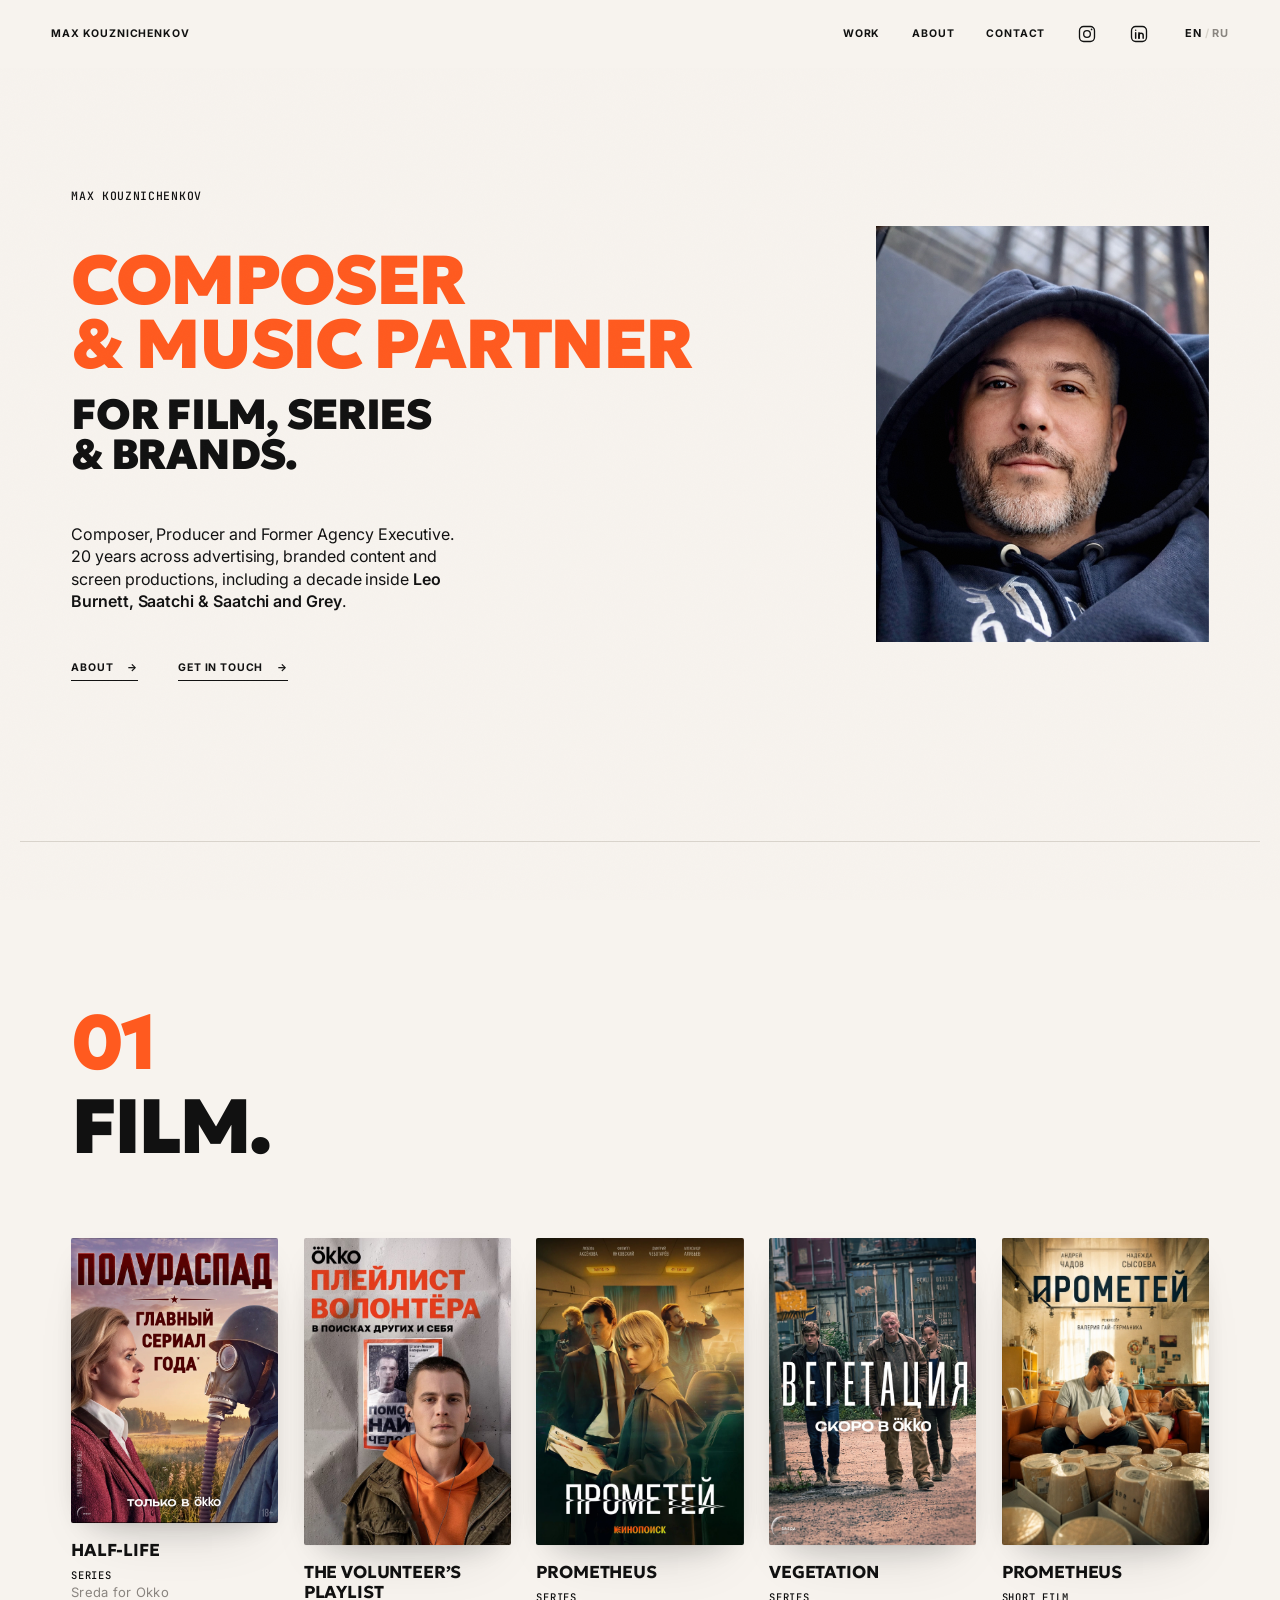
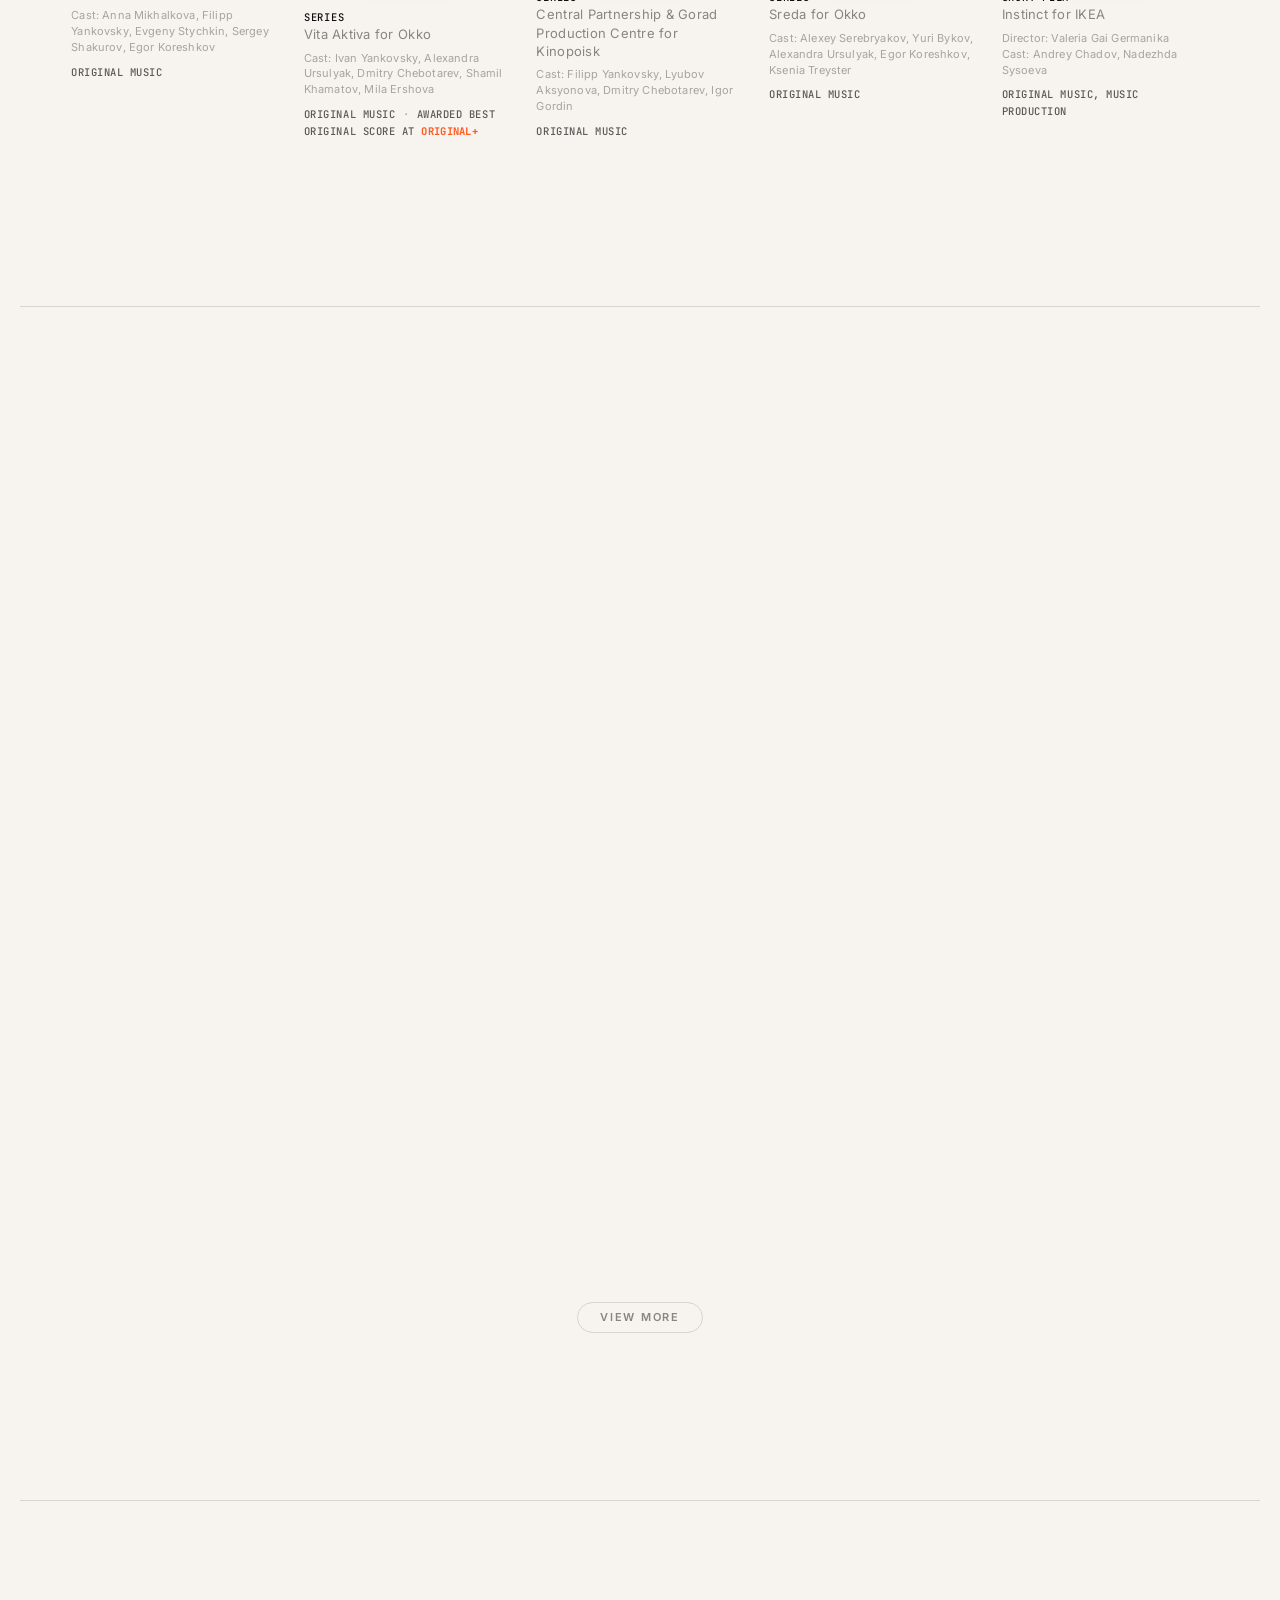
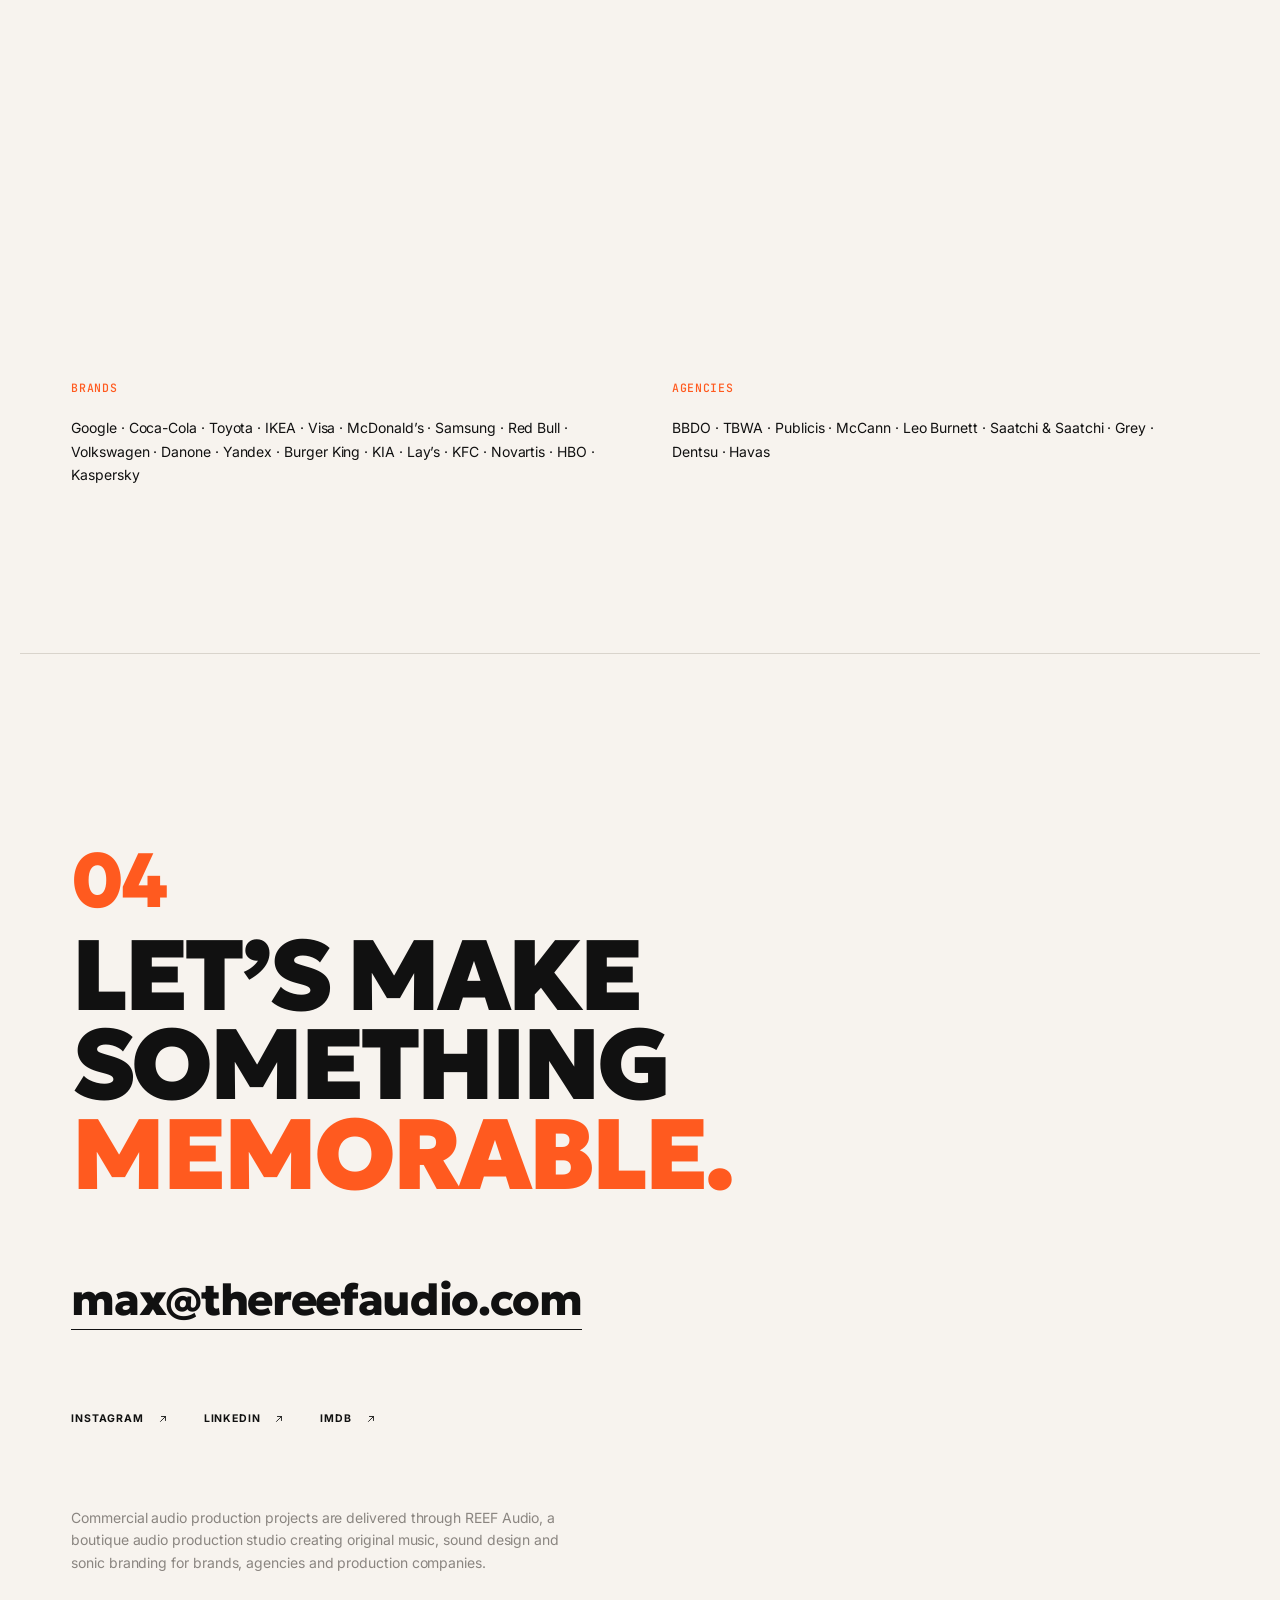
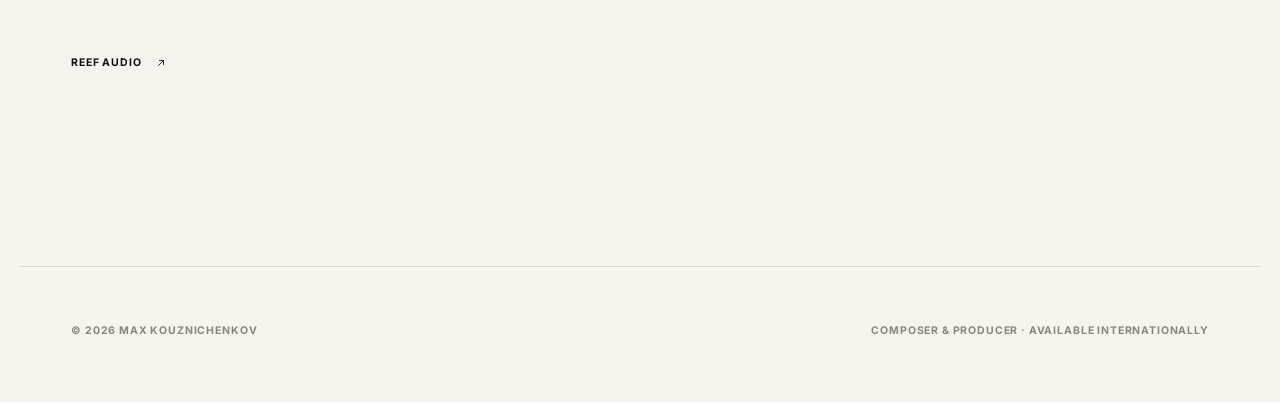
==== index.html @ 39903760 "Replace Poluraspad poster and feature it first in both languages" ====
<!doctype html>
<html lang="en">
  <head>
    <meta charset="utf-8" />
    <meta name="viewport" content="width=device-width, initial-scale=1" />
    <title>Max Kouznichenkov — Composer &amp; Music Partner</title>
    <meta
      name="description"
      content="Composer for film and series. Music partner for brands, agencies and productions. Max Kouznichenkov / Макс Кузниченков. 20 years across advertising and screen productions."
    />
    <meta property="og:title" content="Max Kouznichenkov — Composer &amp; Music Partner" />
    <meta
      property="og:description"
      content="Composer for film and series. Music partner for brands, agencies and productions."
    />
    <link rel="alternate" hreflang="en" href="https://maxkouznichenkov.com/" />
    <link rel="alternate" hreflang="ru" href="https://maxkouznichenkov.com/ru/" />
    <link rel="alternate" hreflang="x-default" href="https://maxkouznichenkov.com/" />
    <meta property="og:locale" content="en_US" />
    <meta property="og:type" content="website" />
    <link rel="canonical" href="https://maxkouznichenkov.com/" />
    <meta property="og:url" content="https://maxkouznichenkov.com/" />
    <meta property="og:site_name" content="Max Kouznichenkov" />
    <meta property="og:image" content="https://maxkouznichenkov.com/images/og-card.jpg" />
    <meta property="og:image:secure_url" content="https://maxkouznichenkov.com/images/og-card.jpg" />
    <meta property="og:image:type" content="image/jpeg" />
    <meta property="og:image:width" content="1200" />
    <meta property="og:image:height" content="630" />
    <meta property="og:image:alt" content="Max Kouznichenkov — Composer &amp; Music Partner" />
    <meta name="twitter:card" content="summary_large_image" />
    <meta name="twitter:title" content="Max Kouznichenkov — Composer &amp; Music Partner" />
    <meta name="twitter:description" content="Composer for film and series. Music partner for brands, agencies and productions." />
    <meta name="twitter:image" content="https://maxkouznichenkov.com/images/og-card.jpg" />
    <meta name="twitter:image:alt" content="Max Kouznichenkov — Composer &amp; Music Partner" />

    <link rel="icon" href="/favicon.ico" sizes="any" />
    <link rel="icon" type="image/png" sizes="32x32" href="/icons/favicon-32.png" />
    <link rel="icon" type="image/png" sizes="192x192" href="/icons/favicon-192.png" />
    <link rel="icon" type="image/png" sizes="512x512" href="/icons/favicon-512.png" />
    <link rel="apple-touch-icon" sizes="180x180" href="/icons/apple-touch-icon.png" />
    <meta name="theme-color" content="#ff5733" />

    <link rel="preconnect" href="https://fonts.googleapis.com" />
    <link rel="preconnect" href="https://fonts.gstatic.com" crossorigin />
    <link
      href="https://fonts.googleapis.com/css2?family=Geologica:wght@500;600;700;800;900&family=Inter:wght@400;500;600;700&family=JetBrains+Mono:wght@500&display=swap"
      rel="stylesheet"
    />
    <link rel="stylesheet" href="/styles.css?v=20261025-poster" />

    <script type="application/ld+json">
    {
      "@context": "https://schema.org",
      "@type": "Person",
      "name": "Max Kouznichenkov",
      "alternateName": ["Maxim Kouznichenkov", "Макс Кузниченков"],
      "url": "https://maxkouznichenkov.com/",
      "image": "https://maxkouznichenkov.com/images/og-card.jpg",
      "jobTitle": "Composer & Music Partner",
      "description": "Composer for film and series. Music partner for brands, agencies and productions. 20 years across advertising and screen productions.",
      "knowsAbout": [
        "Music Composition",
        "Sonic Branding",
        "Sound Design",
        "Advertising Music",
        "Film & TV Scoring",
        "Music Production"
      ],
      "worksFor": {
        "@type": "Organization",
        "name": "REEF Audio",
        "url": "https://www.thereefaudio.com/"
      },
      "sameAs": [
        "https://www.linkedin.com/in/maxkouznichenkov",
        "https://www.imdb.com/name/nm18171581/",
        "https://www.instagram.com/maxkouznichenkov/",
        "https://www.thereefaudio.com/"
      ]
    }
    </script>
    <script src="/motion.js?v=20261009-2" defer></script>
  </head>
  <body>
    <svg width="0" height="0" style="position:absolute" aria-hidden="true" focusable="false">
<path d="M47.26 81.48 C45.18 77.68 38.80 73.98 38.80 73.98 C33.63 73.46 31.64 73.59 31.64 73.59 C32.78 76.11 37.38 79.89 37.38 79.89 C43.89 82.09 47.26 81.48 47.26 81.48 Z" fill="currentColor"/>
<path d="M43.17 74.41 C41.80 70.45 36.33 65.94 36.33 65.94 C31.50 64.65 29.58 64.46 29.58 64.46 C30.27 67.03 34.03 71.36 34.03 71.36 C39.87 74.46 43.17 74.41 43.17 74.41 Z" fill="currentColor"/>
<path d="M41.51 70.55 C40.02 72.14 39.27 75.75 39.27 75.75 C39.85 78.29 40.23 79.21 40.23 79.21 C41.25 78.27 42.32 75.49 42.32 75.49 C42.34 72.06 41.51 70.55 41.51 70.55 Z" fill="currentColor"/>
<path d="M40.10 66.52 C39.35 62.56 34.76 57.52 34.76 57.52 C30.33 55.64 28.54 55.21 28.54 55.21 C28.82 57.76 31.81 62.39 31.81 62.39 C36.94 66.13 40.10 66.52 40.10 66.52 Z" fill="currentColor"/>
<path d="M38.94 62.34 C37.32 63.66 36.14 67.00 36.14 67.00 C36.37 69.49 36.61 70.42 36.61 70.42 C37.71 69.66 39.09 67.16 39.09 67.16 C39.55 63.89 38.94 62.34 38.94 62.34 Z" fill="currentColor"/>
<path d="M38.05 58.06 C37.83 54.19 34.09 48.83 34.09 48.83 C30.10 46.52 28.43 45.89 28.43 45.89 C28.39 48.36 30.65 53.13 30.65 53.13 C35.08 57.31 38.05 58.06 38.05 58.06 Z" fill="currentColor"/>
<path d="M37.41 53.68 C35.70 54.74 34.18 57.79 34.18 57.79 C34.12 60.18 34.24 61.10 34.24 61.10 C35.38 60.51 37.00 58.29 37.00 58.29 C37.81 55.23 37.41 53.68 37.41 53.68 Z" fill="currentColor"/>
<path d="M37.03 49.26 C37.28 45.55 34.34 40.03 34.34 40.03 C30.80 37.38 29.29 36.60 29.29 36.60 C28.95 38.95 30.55 43.75 30.55 43.75 C34.28 48.22 37.03 49.26 37.03 49.26 Z" fill="currentColor"/>
<path d="M36.92 44.81 C35.16 45.62 33.37 48.34 33.37 48.34 C33.05 50.61 33.07 51.50 33.07 51.50 C34.22 51.07 36.02 49.14 36.02 49.14 C37.13 46.33 36.92 44.81 36.92 44.81 Z" fill="currentColor"/>
<path d="M37.06 40.37 C37.74 36.87 35.57 31.30 35.57 31.30 C32.50 28.40 31.15 27.49 31.15 27.49 C30.55 29.68 31.52 34.42 31.52 34.42 C34.55 39.08 37.06 40.37 37.06 40.37 Z" fill="currentColor"/>
<path d="M37.47 35.96 C35.71 36.52 33.70 38.89 33.70 38.89 C33.14 41.02 33.06 41.86 33.06 41.86 C34.21 41.59 36.13 39.97 36.13 39.97 C37.51 37.43 37.47 35.96 37.47 35.96 Z" fill="currentColor"/>
<path d="M38.15 31.62 C39.21 28.38 37.82 22.86 37.82 22.86 C35.25 19.76 34.06 18.75 34.06 18.75 C33.23 20.76 33.57 25.36 33.57 25.36 C35.91 30.12 38.15 31.62 38.15 31.62 Z" fill="currentColor"/>
<path d="M39.09 27.37 C37.34 27.68 35.15 29.68 35.15 29.68 C34.37 31.62 34.19 32.41 34.19 32.41 C35.32 32.30 37.34 31.01 37.34 31.01 C38.95 28.77 39.09 27.37 39.09 27.37 Z" fill="currentColor"/>
<path d="M40.29 23.25 C41.73 20.34 41.13 14.96 41.13 14.96 C39.09 11.71 38.09 10.61 38.09 10.61 C37.03 12.40 36.76 16.78 36.76 16.78 C38.36 21.56 40.29 23.25 40.29 23.25 Z" fill="currentColor"/>
<path d="M41.77 19.29 C40.08 19.33 37.75 20.91 37.75 20.91 C36.75 22.64 36.48 23.37 36.48 23.37 C37.56 23.42 39.65 22.48 39.65 22.48 C41.46 20.59 41.77 19.29 41.77 19.29 Z" fill="currentColor"/>
<path d="M43.52 15.51 C45.31 12.98 45.53 7.86 45.53 7.86 C44.06 4.52 43.28 3.34 43.28 3.34 C42.01 4.87 41.11 8.93 41.11 8.93 C41.93 13.64 43.52 15.51 43.52 15.51 Z" fill="currentColor"/>
<path d="M45.53 11.95 C43.94 11.71 41.51 12.83 41.51 12.83 C40.31 14.30 39.95 14.94 39.95 14.94 C40.96 15.16 43.06 14.62 43.06 14.62 C45.04 13.12 45.53 11.95 45.53 11.95 Z" fill="currentColor"/>
<path d="M47.82 8.63 C49.94 6.58 51.00 1.85 51.00 1.85 C50.18 -1.51 49.64 -2.73 49.64 -2.73 C48.19 -1.53 46.66 2.10 46.66 2.10 C46.64 6.62 47.82 8.63 47.82 8.63 Z" fill="currentColor"/>
<path d="M50.00 6.00 C52.57 4.90 55.12 1.06 55.12 1.06 C55.52 -2.20 55.46 -3.47 55.46 -3.47 C53.76 -2.89 51.18 -0.18 51.18 -0.18 C49.63 3.82 50.00 6.00 50.00 6.00 Z" fill="currentColor"/></g>
<g transform="translate(210 0) scale(-1 1)"><path d="M54.00 89.00 C33.00 71.00 31.00 27.00 50.00 6.00" fill="none" stroke="currentColor" stroke-width="1.7" stroke-linecap="round"/>
<path d="M47.26 81.48 C45.18 77.68 38.80 73.98 38.80 73.98 C33.63 73.46 31.64 73.59 31.64 73.59 C32.78 76.11 37.38 79.89 37.38 79.89 C43.89 82.09 47.26 81.48 47.26 81.48 Z" fill="currentColor"/>
<path d="M43.17 74.41 C41.80 70.45 36.33 65.94 36.33 65.94 C31.50 64.65 29.58 64.46 29.58 64.46 C30.27 67.03 34.03 71.36 34.03 71.36 C39.87 74.46 43.17 74.41 43.17 74.41 Z" fill="currentColor"/>
<path d="M41.51 70.55 C40.02 72.14 39.27 75.75 39.27 75.75 C39.85 78.29 40.23 79.21 40.23 79.21 C41.25 78.27 42.32 75.49 42.32 75.49 C42.34 72.06 41.51 70.55 41.51 70.55 Z" fill="currentColor"/>
<path d="M40.10 66.52 C39.35 62.56 34.76 57.52 34.76 57.52 C30.33 55.64 28.54 55.21 28.54 55.21 C28.82 57.76 31.81 62.39 31.81 62.39 C36.94 66.13 40.10 66.52 40.10 66.52 Z" fill="currentColor"/>
<path d="M38.94 62.34 C37.32 63.66 36.14 67.00 36.14 67.00 C36.37 69.49 36.61 70.42 36.61 70.42 C37.71 69.66 39.09 67.16 39.09 67.16 C39.55 63.89 38.94 62.34 38.94 62.34 Z" fill="currentColor"/>
<path d="M38.05 58.06 C37.83 54.19 34.09 48.83 34.09 48.83 C30.10 46.52 28.43 45.89 28.43 45.89 C28.39 48.36 30.65 53.13 30.65 53.13 C35.08 57.31 38.05 58.06 38.05 58.06 Z" fill="currentColor"/>
<path d="M37.41 53.68 C35.70 54.74 34.18 57.79 34.18 57.79 C34.12 60.18 34.24 61.10 34.24 61.10 C35.38 60.51 37.00 58.29 37.00 58.29 C37.81 55.23 37.41 53.68 37.41 53.68 Z" fill="currentColor"/>
<path d="M37.03 49.26 C37.28 45.55 34.34 40.03 34.34 40.03 C30.80 37.38 29.29 36.60 29.29 36.60 C28.95 38.95 30.55 43.75 30.55 43.75 C34.28 48.22 37.03 49.26 37.03 49.26 Z" fill="currentColor"/>
<path d="M36.92 44.81 C35.16 45.62 33.37 48.34 33.37 48.34 C33.05 50.61 33.07 51.50 33.07 51.50 C34.22 51.07 36.02 49.14 36.02 49.14 C37.13 46.33 36.92 44.81 36.92 44.81 Z" fill="currentColor"/>
<path d="M37.06 40.37 C37.74 36.87 35.57 31.30 35.57 31.30 C32.50 28.40 31.15 27.49 31.15 27.49 C30.55 29.68 31.52 34.42 31.52 34.42 C34.55 39.08 37.06 40.37 37.06 40.37 Z" fill="currentColor"/>
<path d="M37.47 35.96 C35.71 36.52 33.70 38.89 33.70 38.89 C33.14 41.02 33.06 41.86 33.06 41.86 C34.21 41.59 36.13 39.97 36.13 39.97 C37.51 37.43 37.47 35.96 37.47 35.96 Z" fill="currentColor"/>
<path d="M38.15 31.62 C39.21 28.38 37.82 22.86 37.82 22.86 C35.25 19.76 34.06 18.75 34.06 18.75 C33.23 20.76 33.57 25.36 33.57 25.36 C35.91 30.12 38.15 31.62 38.15 31.62 Z" fill="currentColor"/>
<path d="M39.09 27.37 C37.34 27.68 35.15 29.68 35.15 29.68 C34.37 31.62 34.19 32.41 34.19 32.41 C35.32 32.30 37.34 31.01 37.34 31.01 C38.95 28.77 39.09 27.37 39.09 27.37 Z" fill="currentColor"/>
<path d="M40.29 23.25 C41.73 20.34 41.13 14.96 41.13 14.96 C39.09 11.71 38.09 10.61 38.09 10.61 C37.03 12.40 36.76 16.78 36.76 16.78 C38.36 21.56 40.29 23.25 40.29 23.25 Z" fill="currentColor"/>
<path d="M41.77 19.29 C40.08 19.33 37.75 20.91 37.75 20.91 C36.75 22.64 36.48 23.37 36.48 23.37 C37.56 23.42 39.65 22.48 39.65 22.48 C41.46 20.59 41.77 19.29 41.77 19.29 Z" fill="currentColor"/>
<path d="M43.52 15.51 C45.31 12.98 45.53 7.86 45.53 7.86 C44.06 4.52 43.28 3.34 43.28 3.34 C42.01 4.87 41.11 8.93 41.11 8.93 C41.93 13.64 43.52 15.51 43.52 15.51 Z" fill="currentColor"/>
<path d="M45.53 11.95 C43.94 11.71 41.51 12.83 41.51 12.83 C40.31 14.30 39.95 14.94 39.95 14.94 C40.96 15.16 43.06 14.62 43.06 14.62 C45.04 13.12 45.53 11.95 45.53 11.95 Z" fill="currentColor"/>
<path d="M47.82 8.63 C49.94 6.58 51.00 1.85 51.00 1.85 C50.18 -1.51 49.64 -2.73 49.64 -2.73 C48.19 -1.53 46.66 2.10 46.66 2.10 C46.64 6.62 47.82 8.63 47.82 8.63 Z" fill="currentColor"/>
<path d="M50.00 6.00 C52.57 4.90 55.12 1.06 55.12 1.06 C55.52 -2.20 55.46 -3.47 55.46 -3.47 C53.76 -2.89 51.18 -0.18 51.18 -0.18 C49.63 3.82 50.00 6.00 50.00 6.00 Z" fill="currentColor"/></g></symbol>
    </svg>
    <header class="site-header">
      <a href="#" class="wordmark" aria-label="Max Kouznichenkov, home">
        <span>Max&nbsp;Kouznichenkov</span>
      </a>

      <nav aria-label="Primary">
        <a href="#film">Work</a>
        <a href="/about/">About</a>
        <a href="#contact">Contact</a>
        <a
          href="https://www.instagram.com/maxkouznichenkov/"
          target="_blank"
          rel="noopener noreferrer"
          class="social-icon"
          aria-label="Instagram"
        >
          <svg viewBox="0 0 24 24" width="20" height="20" fill="none" stroke="currentColor" stroke-width="1.6" stroke-linecap="round" stroke-linejoin="round" aria-hidden="true">
            <rect x="3" y="3" width="18" height="18" rx="5" ry="5"></rect>
            <circle cx="12" cy="12" r="4"></circle>
            <circle cx="17.5" cy="6.5" r="1" fill="currentColor" stroke="none"></circle>
          </svg>
        </a>
        <a
          href="https://www.linkedin.com/in/maxkouznichenkov"
          target="_blank"
          rel="noopener noreferrer"
          class="social-icon"
          aria-label="LinkedIn"
        >
          <svg viewBox="0 0 24 24" width="20" height="20" fill="none" stroke="currentColor" stroke-width="1.6" stroke-linecap="round" stroke-linejoin="round" aria-hidden="true">
            <rect x="3" y="3" width="18" height="18" rx="5" ry="5"></rect>
            <path d="M8 10.5v6.5" stroke-width="1.8"></path>
            <circle cx="8" cy="7.6" r="0.9" fill="currentColor" stroke="none"></circle>
            <path d="M12 17v-3.5a2.5 2.5 0 0 1 5 0V17" stroke-width="1.8"></path>
            <path d="M12 17v-6.5" stroke-width="1.8"></path>
          </svg>
        </a>
        <a href="/ru/" class="lang-switch" hreflang="ru" aria-label="Перейти на русскую версию"><span class="lang-cur">EN</span><span class="lang-sep">/</span><span class="lang-alt">RU</span></a>
      </nav>
      <a href="#contact" class="header-cta">Contact</a>
      <button
        class="nav-toggle"
        type="button"
        aria-expanded="false"
        aria-controls="mobile-nav"
        aria-label="Open menu"
      >
        <span class="nav-toggle-bars" aria-hidden="true">
          <span></span>
          <span></span>
        </span>
      </button>
    </header>
    <div class="mobile-nav" id="mobile-nav" hidden>
      <nav class="mobile-nav-links" aria-label="Mobile primary">
        <a href="#film">Film</a>
        <a href="#commercial">Commercial</a>
        <a href="#clients">Clients</a>
        <a href="/about/">About</a>
        <a href="#contact">Contact</a>
      </nav>
      <div class="mobile-nav-foot">
        <a href="https://www.instagram.com/maxkouznichenkov/" target="_blank" rel="noopener noreferrer">Instagram</a>
        <a href="https://www.linkedin.com/in/maxkouznichenkov" target="_blank" rel="noopener noreferrer">LinkedIn</a>
        <a href="https://www.imdb.com/name/nm18171581/" target="_blank" rel="noopener noreferrer">IMDb</a>
      </div>
    </div>


    <main>
      <!-- 1. HERO -->
      <section class="hero" aria-labelledby="hero-name">
        <div class="hero-inner">
          <div class="hero-text">
            <p class="eyebrow">Max Kouznichenkov</p>
            <h1 id="hero-name" class="hero-title"><span class="accent"><span class="hero-accent-line">COMPOSER</span><span class="hero-accent-line">&amp;&nbsp;MUSIC PARTNER</span></span><span class="hero-rest"><span class="hero-line">FOR FILM, SERIES</span><span class="hero-line">&amp;&nbsp;BRANDS.</span></span></h1>

            <p class="hero-lede">
              Composer, Producer and Former Agency Executive. 20 years across advertising,
              branded content and screen productions, including a decade inside
              <strong>Leo Burnett, Saatchi &amp; Saatchi and Grey</strong>.
            </p>

            <div class="hero-actions">
              <a class="link-action" href="/about/"><span>About</span><span aria-hidden="true">→</span></a>
              <a class="link-action" href="#contact"><span>Get in touch</span><span aria-hidden="true">→</span></a>
            </div>
          </div>

          <figure class="hero-portrait" aria-hidden="true">
            <img src="images/max-portrait.jpg" alt="" loading="eager" />
          </figure>

        </div>
      </section>

      <hr class="rule" />

      <!-- 01. FILM -->
      <section id="film" class="cinematic reveal" aria-labelledby="cinematic-h">
        <p class="section-num">01</p>
        <h2 id="cinematic-h" class="section-display">FILM.</h2>

        <ul class="cinematic-grid" role="list">
          <li class="cinematic-item">
            <figure>
              <div class="poster poster--poluraspad">
                <img src="images/cinematic/poluraspad-20261025.jpg" alt="Half-Life (Poluraspad) — series poster" loading="lazy" width="1320" height="2603" />
              </div>
              <figcaption>
                <p class="cinematic-title">Half-Life</p>
                <p class="cinematic-meta"><span class="meta-type">Series</span><br />Sreda for Okko</p>
                <p class="cinematic-cast">Cast: Anna Mikhalkova, Filipp Yankovsky, Evgeny Stychkin, Sergey Shakurov, Egor Koreshkov</p>
                <p class="cinematic-credit">Original music</p>
              </figcaption>
            </figure>
          </li>
          <li class="cinematic-item">
            <figure>
              <div class="poster">
                <img src="images/cinematic/volunteer-playlist.jpg" alt="The Volunteer’s Playlist — series poster" loading="lazy" width="600" height="889" />
              </div>
              <figcaption>
                <p class="cinematic-title">The Volunteer’s Playlist</p>
                <p class="cinematic-meta"><span class="meta-type">Series</span><br />Vita Aktiva for Okko</p>
                <p class="cinematic-cast">Cast: Ivan Yankovsky, Alexandra Ursulyak, Dmitry Chebotarev, Shamil Khamatov, Mila Ershova</p>
                <p class="cinematic-credit">Original music <span class="award-sep" aria-hidden="true">&middot;</span> Awarded Best Original Score at <span class="award-fest">ORIGINAL+</span></p>
              </figcaption>
            </figure>
          </li>
          <li class="cinematic-item">
            <figure>
              <div class="poster">
                <img src="images/cinematic/prometheus.jpg" alt="Prometheus — series poster" loading="lazy" width="600" height="889" />
              </div>
              <figcaption>
                <p class="cinematic-title">Prometheus</p>
                <p class="cinematic-meta"><span class="meta-type">Series</span><br />Central Partnership &amp; Gorad Production Centre for Kinopoisk</p>
                <p class="cinematic-cast">Cast: Filipp Yankovsky, Lyubov Aksyonova, Dmitry Chebotarev, Igor Gordin</p>
                <p class="cinematic-credit">Original music</p>
              </figcaption>
            </figure>
          </li>
          <li class="cinematic-item">
            <figure>
              <div class="poster">
                <img src="images/cinematic/vegetation.jpg" alt="Vegetation — series poster" loading="lazy" width="600" height="889" />
              </div>
              <figcaption>
                <p class="cinematic-title">Vegetation</p>
                <p class="cinematic-meta"><span class="meta-type">Series</span><br />Sreda for Okko</p>
                <p class="cinematic-cast">Cast: Alexey Serebryakov, Yuri Bykov, Alexandra Ursulyak, Egor Koreshkov, Ksenia Treyster</p>
                <p class="cinematic-credit">Original music</p>
              </figcaption>
            </figure>
          </li>
          <li class="cinematic-item">
            <figure>
              <div class="poster">
                <img src="images/cinematic/prometheus-short.jpg" alt="Prometheus — short film poster" loading="lazy" width="600" height="889" />
              </div>
              <figcaption>
                <p class="cinematic-title">Prometheus</p>
                <p class="cinematic-meta"><span class="meta-type">Short film</span><br />Instinct for IKEA</p>
                <p class="cinematic-cast">Director: Valeria Gai Germanika<br />Cast: Andrey Chadov, Nadezhda Sysoeva</p>
                <p class="cinematic-credit">Original music, music production</p>
              </figcaption>
            </figure>
          </li>
        </ul>
      </section>

      <hr class="rule" />

      <!-- 02. COMMERCIAL -->
      <section id="commercial" class="cinematic commercial reveal" aria-labelledby="commercial-h">
        <p class="section-num">02</p>
        <h2 id="commercial-h" class="section-display">COMMERCIAL.</h2>

        <ul class="reel-grid" id="reel-grid" role="list">
          <li class="reel-item">
            <button class="reel-open" type="button" data-vimeo="849692144" data-label="California Realtors — Dear California Dream" aria-label="Play California Realtors — Dear California Dream">
              <span class="reel-frame">
                <img src="images/commercial/ca-realtors.jpg" alt="California Realtors — Dear California Dream — commercial still" loading="lazy" width="1280" height="720" />
                <span class="reel-play" aria-hidden="true">
                  <svg viewBox="0 0 24 24" width="22" height="22" aria-hidden="true"><path d="M8 5.5v13l11-6.5z" fill="currentColor"/></svg>
                </span>
              </span>
              <span class="reel-caption">
                <span class="reel-brand">California Realtors</span><span class="reel-campaign">Dear California Dream</span>
              </span>
            </button>
          </li>
          <li class="reel-item">
            <button class="reel-open" type="button" data-vimeo="969668366" data-label="Haval H3 — A Brighter Life" aria-label="Play Haval H3 — A Brighter Life">
              <span class="reel-frame">
                <img src="images/commercial/haval-h3.jpg" alt="Haval H3 — A Brighter Life — commercial still" loading="lazy" width="1280" height="720" />
                <span class="reel-play" aria-hidden="true">
                  <svg viewBox="0 0 24 24" width="22" height="22" aria-hidden="true"><path d="M8 5.5v13l11-6.5z" fill="currentColor"/></svg>
                </span>
              </span>
              <span class="reel-caption">
                <span class="reel-brand">Haval H3</span><span class="reel-campaign">A Brighter Life</span>
              </span>
            </button>
          </li>
          <li class="reel-item">
            <button class="reel-open" type="button" data-vimeo="468648611" data-label="Adrenaline Gold — Baroque Bang" aria-label="Play Adrenaline Gold — Baroque Bang">
              <span class="reel-frame">
                <img src="images/commercial/adrenaline-gold.jpg" alt="Adrenaline Gold — Baroque Bang — commercial still" loading="lazy" width="1280" height="720" />
                <span class="reel-play" aria-hidden="true">
                  <svg viewBox="0 0 24 24" width="22" height="22" aria-hidden="true"><path d="M8 5.5v13l11-6.5z" fill="currentColor"/></svg>
                </span>
              </span>
              <span class="reel-caption">
                <span class="reel-brand">Adrenaline Gold</span><span class="reel-campaign">Baroque Bang</span>
              </span>
            </button>
          </li>
          <li class="reel-item">
            <button class="reel-open" type="button" data-vimeo="1053336088" data-label="KIA — Follow Your Way" aria-label="Play KIA — Follow Your Way">
              <span class="reel-frame">
                <img src="images/commercial/kia-k5.jpg" alt="KIA — Follow Your Way — commercial still" loading="lazy" width="1280" height="720" />
                <span class="reel-play" aria-hidden="true">
                  <svg viewBox="0 0 24 24" width="22" height="22" aria-hidden="true"><path d="M8 5.5v13l11-6.5z" fill="currentColor"/></svg>
                </span>
              </span>
              <span class="reel-caption">
                <span class="reel-brand">KIA</span><span class="reel-campaign">Follow Your Way</span>
              </span>
            </button>
          </li>
          <li class="reel-item">
            <button class="reel-open" type="button" data-vimeo="373855292" data-label="Danone — If" aria-label="Play Danone — If">
              <span class="reel-frame">
                <img src="images/commercial/danone-if.jpg" alt="Danone — If — commercial still" loading="lazy" width="1280" height="720" />
                <span class="reel-play" aria-hidden="true">
                  <svg viewBox="0 0 24 24" width="22" height="22" aria-hidden="true"><path d="M8 5.5v13l11-6.5z" fill="currentColor"/></svg>
                </span>
              </span>
              <span class="reel-caption">
                <span class="reel-brand">Danone</span><span class="reel-campaign">If</span>
              </span>
            </button>
          </li>
          <li class="reel-item">
            <button class="reel-open" type="button" data-vimeo="264404893" data-label="Asian Games — Colors" aria-label="Play Asian Games — Colors">
              <span class="reel-frame">
                <img src="images/commercial/asian-games.jpg" alt="Asian Games — Colors — commercial still" loading="lazy" width="1280" height="720" />
                <span class="reel-play" aria-hidden="true">
                  <svg viewBox="0 0 24 24" width="22" height="22" aria-hidden="true"><path d="M8 5.5v13l11-6.5z" fill="currentColor"/></svg>
                </span>
              </span>
              <span class="reel-caption">
                <span class="reel-brand">Asian Games</span><span class="reel-campaign">Colors</span>
              </span>
            </button>
          </li>
                  <li class="reel-item is-more" hidden>
            <button class="reel-open" type="button" data-vimeo="882659457" data-label="YANGO Maps — A Perfect Way" aria-label="Play YANGO Maps — A Perfect Way">
              <span class="reel-frame">
                <img src="images/commercial/yango-maps.jpg" alt="YANGO Maps — A Perfect Way — commercial still" loading="lazy" width="1280" height="720" />
                <span class="reel-play" aria-hidden="true">
                  <svg viewBox="0 0 24 24" width="22" height="22" aria-hidden="true"><path d="M8 5.5v13l11-6.5z" fill="currentColor"/></svg>
                </span>
              </span>
              <span class="reel-caption">
                <span class="reel-brand">YANGO Maps</span><span class="reel-campaign">A Perfect Way</span>
              </span>
            </button>
          </li>
          <li class="reel-item is-more" hidden>
            <button class="reel-open" type="button" data-vimeo="568883704" data-label="Academy Sports — Further" aria-label="Play Academy Sports — Further">
              <span class="reel-frame">
                <img src="images/commercial/academy-sports.jpg" alt="Academy Sports — Further — commercial still" loading="lazy" width="1280" height="720" />
                <span class="reel-play" aria-hidden="true">
                  <svg viewBox="0 0 24 24" width="22" height="22" aria-hidden="true"><path d="M8 5.5v13l11-6.5z" fill="currentColor"/></svg>
                </span>
              </span>
              <span class="reel-caption">
                <span class="reel-brand">Academy Sports</span><span class="reel-campaign">Further</span>
              </span>
            </button>
          </li>
          <li class="reel-item is-more" hidden>
            <button class="reel-open" type="button" data-vimeo="554243009" data-label="Whole Foods — Food For Our Future" aria-label="Play Whole Foods — Food For Our Future">
              <span class="reel-frame">
                <img src="images/commercial/whole-foods.jpg" alt="Whole Foods — Food For Our Future — commercial still" loading="lazy" width="1280" height="720" />
                <span class="reel-play" aria-hidden="true">
                  <svg viewBox="0 0 24 24" width="22" height="22" aria-hidden="true"><path d="M8 5.5v13l11-6.5z" fill="currentColor"/></svg>
                </span>
              </span>
              <span class="reel-caption">
                <span class="reel-brand">Whole Foods</span><span class="reel-campaign">Food For Our Future</span>
              </span>
            </button>
          </li>
          <li class="reel-item is-more" hidden>
            <button class="reel-open" type="button" data-vimeo="367822805" data-label="IKEA — Play And Study" aria-label="Play IKEA — Play And Study">
              <span class="reel-frame">
                <img src="images/commercial/ikea.jpg" alt="IKEA — Play And Study — commercial still" loading="lazy" width="1280" height="720" />
                <span class="reel-play" aria-hidden="true">
                  <svg viewBox="0 0 24 24" width="22" height="22" aria-hidden="true"><path d="M8 5.5v13l11-6.5z" fill="currentColor"/></svg>
                </span>
              </span>
              <span class="reel-caption">
                <span class="reel-brand">IKEA</span><span class="reel-campaign">Play And Study</span>
              </span>
            </button>
          </li>
          <li class="reel-item is-more" hidden>
            <button class="reel-open" type="button" data-vimeo="215650034" data-label="Toyota — The Boxer" aria-label="Play Toyota — The Boxer">
              <span class="reel-frame">
                <img src="images/commercial/toyota.jpg" alt="Toyota — The Boxer — commercial still" loading="lazy" width="1280" height="720" />
                <span class="reel-play" aria-hidden="true">
                  <svg viewBox="0 0 24 24" width="22" height="22" aria-hidden="true"><path d="M8 5.5v13l11-6.5z" fill="currentColor"/></svg>
                </span>
              </span>
              <span class="reel-caption">
                <span class="reel-brand">Toyota</span><span class="reel-campaign">The Boxer</span>
              </span>
            </button>
          </li>
          <li class="reel-item is-more" hidden>
            <button class="reel-open" type="button" data-vimeo="394209969" data-label="St. Regis — Wonder" aria-label="Play St. Regis — Wonder">
              <span class="reel-frame">
                <img src="images/commercial/st-regis.jpg" alt="St. Regis — Wonder — commercial still" loading="lazy" width="1280" height="720" />
                <span class="reel-play" aria-hidden="true">
                  <svg viewBox="0 0 24 24" width="22" height="22" aria-hidden="true"><path d="M8 5.5v13l11-6.5z" fill="currentColor"/></svg>
                </span>
              </span>
              <span class="reel-caption">
                <span class="reel-brand">St. Regis</span><span class="reel-campaign">Wonder</span>
              </span>
            </button>
          </li>
</ul>
        <div class="reel-more-wrap">
          <button class="reel-more" type="button" aria-controls="reel-grid">View more</button>
        </div>
      </section>

      <hr class="rule" />

      <!-- 03. CLIENTS -->
      <section id="clients" class="clients reveal" aria-labelledby="clients-h">
        <p class="section-num">03</p>
        <h2 id="clients-h" class="section-display">TRUSTED<br />BY.</h2>

        <div class="clients-grid">
          <div>
            <p class="micro-label">Brands</p>
            <p class="client-list">
              <span class="cli">Google&nbsp;&middot;</span> <span class="cli">Coca-Cola&nbsp;&middot;</span> <span class="cli">Toyota&nbsp;&middot;</span> <span class="cli">IKEA&nbsp;&middot;</span> <span class="cli">Visa&nbsp;&middot;</span> <span class="cli">McDonald&rsquo;s&nbsp;&middot;</span> <span class="cli">Samsung&nbsp;&middot;</span> <span class="cli">Red&nbsp;Bull&nbsp;&middot;</span> <span class="cli">Volkswagen&nbsp;&middot;</span> <span class="cli">Danone&nbsp;&middot;</span> <span class="cli">Yandex&nbsp;&middot;</span> <span class="cli">Burger&nbsp;King&nbsp;&middot;</span> <span class="cli">KIA&nbsp;&middot;</span> <span class="cli">Lay&rsquo;s&nbsp;&middot;</span> <span class="cli">KFC&nbsp;&middot;</span> <span class="cli">Novartis&nbsp;&middot;</span> <span class="cli">HBO&nbsp;&middot;</span> <span class="cli">Kaspersky</span>
            </p>
          </div>
          <div>
            <p class="micro-label">Agencies</p>
            <p class="client-list">
              <span class="cli">BBDO&nbsp;&middot;</span> <span class="cli">TBWA&nbsp;&middot;</span> <span class="cli">Publicis&nbsp;&middot;</span> <span class="cli">McCann&nbsp;&middot;</span> <span class="cli">Leo&nbsp;Burnett&nbsp;&middot;</span> <span class="cli">Saatchi&nbsp;&amp;&nbsp;Saatchi&nbsp;&middot;</span> <span class="cli">Grey&nbsp;&middot;</span> <span class="cli">Dentsu&nbsp;&middot;</span> <span class="cli">Havas</span>
            </p>
          </div>
        </div>
      </section>

      <hr class="rule" />

      <!-- 04. CONTACT -->
      <section id="contact" class="contact reveal" aria-labelledby="contact-h">
        <p class="section-num">04</p>
        <h2 id="contact-h" class="contact-headline">
          LET&rsquo;S MAKE<br />SOMETHING<br /><span class="accent">MEMORABLE.</span>
        </h2>

        <p class="contact-email">
          <a href="mailto:max@thereefaudio.com">max@thereefaudio.com</a>
        </p>

        <ul class="contact-links">
          <li><a href="https://instagram.com/maxkouznichenkov" target="_blank" rel="noopener">Instagram<svg class="link-arrow" viewBox="0 0 16 16" width="14" height="14" fill="none" stroke="currentColor" stroke-width="1.4" stroke-linecap="round" stroke-linejoin="round" aria-hidden="true"><path d="M4 12L12 4"/><path d="M5.5 4H12v6.5"/></svg></a></li>
          <li><a href="https://www.linkedin.com/in/maxkouznichenkov" target="_blank" rel="noopener">LinkedIn<svg class="link-arrow" viewBox="0 0 16 16" width="14" height="14" fill="none" stroke="currentColor" stroke-width="1.4" stroke-linecap="round" stroke-linejoin="round" aria-hidden="true"><path d="M4 12L12 4"/><path d="M5.5 4H12v6.5"/></svg></a></li>
          <li><a href="https://www.imdb.com/name/nm18171581/" target="_blank" rel="noopener">IMDb<svg class="link-arrow" viewBox="0 0 16 16" width="14" height="14" fill="none" stroke="currentColor" stroke-width="1.4" stroke-linecap="round" stroke-linejoin="round" aria-hidden="true"><path d="M4 12L12 4"/><path d="M5.5 4H12v6.5"/></svg></a></li>
        </ul>

        <p class="contact-note">
          Commercial audio production projects are delivered through
          REEF Audio, a boutique audio production studio creating original
          music, sound design and sonic branding for brands, agencies and
          production companies.
        </p>

        <ul class="contact-links">
          <li><a href="https://www.thereefaudio.com" target="_blank" rel="noopener">REEF Audio<svg class="link-arrow" viewBox="0 0 16 16" width="14" height="14" fill="none" stroke="currentColor" stroke-width="1.4" stroke-linecap="round" stroke-linejoin="round" aria-hidden="true"><path d="M4 12L12 4"/><path d="M5.5 4H12v6.5"/></svg></a></li>
        </ul>
      </section>
    </main>

    <footer class="site-footer">
      <p>&copy; <span id="year"></span> Max Kouznichenkov</p>
      <p class="footer-meta">Composer &amp; Producer · Available internationally</p>
    </footer>

    <div class="lightbox" id="lightbox" role="dialog" aria-modal="true" aria-label="Video player" hidden>
      <button class="lightbox-close" type="button" aria-label="Close video">
        <svg viewBox="0 0 24 24" width="22" height="22" fill="none" stroke="currentColor" stroke-width="1.6" stroke-linecap="round" aria-hidden="true"><path d="M6 6l12 12M18 6L6 18"/></svg>
      </button>
      <div class="lightbox-stage">
        <div class="lightbox-frame" id="lightbox-frame"></div>
        <p class="lightbox-meta">
          <span id="lightbox-label"></span>
        </p>
      </div>
    </div>

    <script>
      document.getElementById('year').textContent = new Date().getFullYear();

      // Reveal-on-scroll animation
      /* mobile menu */
      (function () {
        var toggle = document.querySelector('.nav-toggle');
        var panel = document.getElementById('mobile-nav');
        if (!toggle || !panel) return;

        function open() {
          panel.hidden = false;
          document.body.classList.add('no-scroll');
          toggle.setAttribute('aria-expanded', 'true');
          toggle.setAttribute('aria-label', 'Close menu');
          requestAnimationFrame(function () { panel.classList.add('is-open'); });
        }

        function close() {
          panel.classList.remove('is-open');
          document.body.classList.remove('no-scroll');
          toggle.setAttribute('aria-expanded', 'false');
          toggle.setAttribute('aria-label', 'Open menu');
          window.setTimeout(function () {
            if (!panel.classList.contains('is-open')) panel.hidden = true;
          }, 300);
        }

        toggle.addEventListener('click', function () {
          if (toggle.getAttribute('aria-expanded') === 'true') close();
          else open();
        });

        panel.querySelectorAll('a').forEach(function (a) {
          a.addEventListener('click', close);
        });

        var mark = document.querySelector('.wordmark');
        if (mark) {
          mark.addEventListener('click', function () {
            if (toggle.getAttribute('aria-expanded') === 'true') close();
          });
        }

        document.addEventListener('keydown', function (e) {
          if (e.key === 'Escape' && toggle.getAttribute('aria-expanded') === 'true') {
            close();
            toggle.focus();
          }
        });

        window.addEventListener('resize', function () {
          if (window.innerWidth > 720 && toggle.getAttribute('aria-expanded') === 'true') close();
        });
      })();

      /* состояние прокрутки для шапки (мобильный CTA) */
      (function () {
        var t = false;
        function sync() {
          document.documentElement.classList.toggle('is-scrolled', window.scrollY > 120);
          t = false;
        }
        window.addEventListener('scroll', function () {
          if (!t) { t = true; window.requestAnimationFrame(sync); }
        }, { passive: true });
        sync();
      })();


      // Commercial reels: progressive reveal
      (function () {
        var btn = document.querySelector('.reel-more');
        var grid = document.getElementById('reel-grid');
        if (!btn || !grid) return;
        var STEP = 6;

        function hiddenItems() {
          return Array.prototype.slice.call(grid.querySelectorAll('.reel-item[hidden]'));
        }

        function sync() {
          var left = hiddenItems().length;
          var wrap = btn.closest('.reel-more-wrap');
          if (!left) {
            if (wrap && wrap.parentNode) wrap.parentNode.removeChild(wrap);
            return;
          }
        }

        btn.addEventListener('click', function () {
          var batch = hiddenItems().slice(0, STEP);
          batch.forEach(function (li, i) {
            li.hidden = false;
          });
          sync();
        });

        sync();
      })();

      // Commercial reel lightbox
      (function () {
        var box = document.getElementById('lightbox');
        if (!box) return;
        var frame = document.getElementById('lightbox-frame');
        var label = document.getElementById('lightbox-label');
        var closeBtn = box.querySelector('.lightbox-close');
        var lastFocus = null;

        function open(id, text) {
          lastFocus = document.activeElement;
          label.textContent = text || '';
          frame.innerHTML =
            '<iframe src="https://player.vimeo.com/video/' + id +
            '?autoplay=1&title=0&byline=0&portrait=0&dnt=1" allow="autoplay; fullscreen; picture-in-picture" allowfullscreen title="' +
            (text || 'Video') + '"></iframe>';
          box.hidden = false;
          document.body.classList.add('no-scroll');
          requestAnimationFrame(function () { box.classList.add('is-open'); });
          closeBtn.focus();
        }

        function close() {
          box.classList.remove('is-open');
          document.body.classList.remove('no-scroll');
          window.setTimeout(function () {
            box.hidden = true;
            frame.innerHTML = '';
          }, 220);
          if (lastFocus && lastFocus.focus) lastFocus.focus();
        }

        document.querySelectorAll('.reel-open').forEach(function (btn) {
          btn.addEventListener('click', function () {
            open(btn.getAttribute('data-vimeo'), btn.getAttribute('data-label'));
          });
        });

        closeBtn.addEventListener('click', close);
        box.addEventListener('click', function (e) {
          if (e.target === box || e.target.classList.contains('lightbox-stage')) close();
        });
        document.addEventListener('keydown', function (e) {
          if (e.key === 'Escape' && !box.hidden) close();
        });
      })();

      // Subtle hero portrait parallax
      (function () {
        var img = document.querySelector('.hero-portrait img');
        if (!img) return;
        var reduce = window.matchMedia('(prefers-reduced-motion: reduce)').matches;
        if (reduce) return;
        var ticking = false;
        window.addEventListener('scroll', function () {
          if (!ticking) {
            window.requestAnimationFrame(function () {
              var y = Math.min(window.scrollY, 600);
              img.style.transform = 'translate3d(0,' + (y * 0.04) + 'px,0)';
              ticking = false;
            });
            ticking = true;
          }
        }, { passive: true });
      })();

    </script>
  </body>
</html>
---- styles.css ----
/* ============================================================
   Max Kouznichenkov — Advertising Composer & Producer
   Editorial / executive tone. Geologica display + Inter body
   Neue body. Brand orange #ff5733 used as a single accent.
   ============================================================ */

:root {
  /* Palette — orange editorial grotesk */
  --ink: #111111;
  --ink-soft: #2a2a2a;
  --ink-mute: #8a8580;
  --paper: #f7f3ee;
  --paper-alt: #efeae3;
  --rule: #d9d4cc;
  --accent: #ff5a1f;
  --accent-hover: #e64a10;

  /* Fonts — Geologica display (латиница + кириллица в одной системе) + Inter body */
  --font-display: 'Geologica', 'Helvetica Neue', Arial, sans-serif;
  --font-body: 'Inter', 'Helvetica Neue', 'Helvetica', Arial, sans-serif;

  /* Layout */
  --max: 1240px;
  --gutter: clamp(20px, 4vw, 56px);

  /* Type scale per brief */
  --text-xs: 11px;
  --text-sm: 12px;
  --text-base: 16px;
  --text-md: 17px;
  --text-lg: 19px;
  --text-statement: clamp(23px, 3.5vw, 42px);
  --text-hero: clamp(42px, 8.6vw, 122px);
  --text-section: clamp(33px, 6vw, 84px);
  --text-contact: clamp(42px, 7.8vw, 104px);
  --text-mega: clamp(48px, 8.6vw, 116px);
}

* {
  box-sizing: border-box;
}

html,
body {
  margin: 0;
  padding: 0;
}

body {
  background: var(--paper);
  color: var(--ink);
  font-family: var(--font-body);
  font-size: var(--text-base);
  line-height: 1.55;
  letter-spacing: -0.005em;
  -webkit-font-smoothing: antialiased;
  -moz-osx-font-smoothing: grayscale;
  text-rendering: optimizeLegibility;
}

::selection {
  background: var(--accent);
  color: #ffffff;
}

a {
  color: inherit;
  text-decoration: none;
}

p {
  margin: 0;
}

.sr-only {
  position: absolute;
  width: 1px;
  height: 1px;
  padding: 0;
  margin: -1px;
  overflow: hidden;
  clip: rect(0, 0, 0, 0);
  white-space: nowrap;
  border: 0;
}

/* ---------- header ---------- */
.site-header {
  position: sticky;
  top: 0;
  z-index: 40;
  display: flex;
  align-items: center;
  justify-content: space-between;
  padding: 22px var(--gutter);
  background: color-mix(in oklab, var(--paper) 92%, transparent);
  backdrop-filter: blur(10px);
  -webkit-backdrop-filter: blur(10px);
}

.wordmark {
  display: inline-flex;
  align-items: center;
  gap: 12px;
  font-family: var(--font-body);
  font-weight: 700;
  font-size: var(--text-xs);
  letter-spacing: 0.08em;
  text-transform: uppercase;
  color: var(--ink);
}

.site-header nav {
  display: flex;
  gap: 32px;
  font-family: var(--font-body);
  font-weight: 700;
  font-size: var(--text-xs);
  letter-spacing: 0.08em;
  text-transform: uppercase;
  color: var(--ink);
}

/* Header nav: animated underline reveal */
.site-header nav a {
  position: relative;
  padding: 4px 0;
  transition: color 0.3s ease;
}

.site-header nav a::after {
  content: '';
  position: absolute;
  left: 0;
  right: 0;
  bottom: 0;
  height: 1px;
  background: var(--accent);
  transform: scaleX(0);
  transform-origin: left center;
  transition: transform 0.35s cubic-bezier(0.2, 0.8, 0.2, 1);
}

.site-header nav a:hover {
  color: var(--accent);
}

.site-header nav a:hover::after {
  transform: scaleX(1);
}

/* Social icons in header */
.site-header nav a.social-icon {
  display: inline-flex;
  align-items: center;
  justify-content: center;
  padding: 0;
  color: var(--ink);
  transition: color 0.3s ease, transform 0.3s ease;
}

.site-header nav a.social-icon::after {
  display: none;
}

.site-header nav a.social-icon:hover {
  color: var(--accent);
  transform: translateY(-1px);
}

.site-header nav a.social-icon svg {
  display: block;
}

/* ---------- hero ---------- */
.hero {
  max-width: var(--max);
  margin: 0 auto;
  padding: clamp(72px, 10vw, 120px) var(--gutter) clamp(96px, 13vw, 160px);
}

.hero-inner {
  display: grid;
  grid-template-columns: minmax(0, 1fr) clamp(260px, 26vw, 340px);
  gap: clamp(40px, 6vw, 96px);
  align-items: start;
}

.hero-text {
  min-width: 0;
}

.hero-portrait {
  margin: clamp(24px, 3vw, 48px) 0 0;
  width: 100%;
  aspect-ratio: 4 / 5;
  overflow: hidden;
  background: #efece5;
  position: relative;
}

.hero-portrait img {
  width: 100%;
  height: 100%;
  object-fit: cover;
  object-position: center 30%;
  display: block;
  will-change: transform;
  transition: transform 0.6s cubic-bezier(0.2, 0.8, 0.2, 1);
}

.hero-portrait:hover img {
  transform: scale(1.02);
}

.eyebrow {
  font-family: var(--font-body);
  font-weight: 700;
  font-size: var(--text-xs);
  letter-spacing: 0.08em;
  text-transform: uppercase;
  color: var(--ink);
  margin-bottom: clamp(24px, 3.5vw, 48px);
}

.hero-title {
  font-family: var(--font-display);
  font-weight: 900;
  font-size: var(--text-hero);
  line-height: 0.9;
  letter-spacing: -0.04em;
  margin: 0 0 clamp(28px, 4vw, 48px);
  color: var(--ink);
  text-transform: uppercase;
  overflow-wrap: break-word;
  word-break: normal;
}

.hero-title .accent {
  color: var(--accent);
}

/* Black continuation: sized to match section headings visually,
   constrained by the narrower hero text column so two lines fit. */
.hero-title .hero-rest {
  display: block;
  font-size: clamp(28px, 3.6vw, 50px);
  line-height: 0.95;
  letter-spacing: -0.03em;
  margin-top: clamp(8px, 1.2vw, 18px);
}

.hero-title .hero-line {
  display: block;
  white-space: normal;
  overflow-wrap: break-word;
}

.hero-lede {
  font-family: var(--font-body);
  font-weight: 400;
  font-size: var(--text-lg);
  line-height: 1.5;
  color: var(--ink);
  max-width: 38ch;
  margin: 0 0 clamp(28px, 4vw, 48px);
}

.hero-lede strong {
  font-weight: 600;
  color: var(--ink);
}

.hero-actions {
  display: flex;
  flex-wrap: wrap;
  gap: 28px 40px;
}

.link-action {
  display: inline-flex;
  align-items: center;
  gap: 14px;
  font-family: var(--font-body);
  font-weight: 700;
  font-size: var(--text-xs);
  letter-spacing: 0.08em;
  text-transform: uppercase;
  color: var(--ink);
  border-bottom: 1px solid var(--ink);
  padding-bottom: 4px;
  transition: color 0.3s ease, border-color 0.3s ease, gap 0.3s ease;
}

.link-action:hover {
  color: var(--accent);
  border-bottom-color: var(--accent);
  gap: 20px;
}

/* ---------- rule between sections ---------- */
.rule {
  border: 0;
  height: 1px;
  background: var(--rule);
  max-width: var(--max);
  margin: 0 auto;
}

/* ---------- shared section spacing (+more air) ---------- */
.about,
.why-early,
.work,
.clients,
.cinematic,
.recognition,
.services,
.contact {
  max-width: var(--max);
  margin: 0 auto;
  padding: clamp(96px, 13vw, 168px) var(--gutter);
}

/* ---------- cinematic ---------- */
.cinematic .section-display {
  max-width: none;
  margin-bottom: clamp(48px, 6vw, 88px);
}

.cinematic-grid {
  list-style: none;
  padding: 0;
  margin: 0;
  display: grid;
  grid-template-columns: repeat(5, 1fr);
  gap: clamp(18px, 2vw, 32px);
}

.cinematic-item {
  margin: 0;
}

.cinematic-item figure {
  margin: 0;
  display: flex;
  flex-direction: column;
  gap: clamp(14px, 1.4vw, 22px);
}

.poster {
  position: relative;
  aspect-ratio: 27 / 40;
  overflow: hidden;
  background: var(--paper-alt);
  border-radius: 2px;
  box-shadow:
    0 1px 0 rgba(0, 0, 0, 0.02),
    0 12px 32px -18px rgba(17, 17, 17, 0.28),
    0 30px 60px -30px rgba(17, 17, 17, 0.18);
  transform: translateZ(0);
  transition: transform 0.5s cubic-bezier(0.2, 0.8, 0.2, 1),
    box-shadow 0.5s cubic-bezier(0.2, 0.8, 0.2, 1);
}

.poster img {
  width: 100%;
  height: 100%;
  object-fit: cover;
  display: block;
  transition: transform 0.6s cubic-bezier(0.2, 0.8, 0.2, 1);
}

.cinematic-item:hover .poster {
  transform: translateY(-4px);
  box-shadow:
    0 1px 0 rgba(0, 0, 0, 0.02),
    0 18px 40px -18px rgba(17, 17, 17, 0.36),
    0 40px 80px -30px rgba(17, 17, 17, 0.24);
}

.cinematic-item:hover .poster img {
  transform: scale(1.03);
}

.cinematic-title {
  font-family: var(--font-display);
  font-weight: 700;
  font-size: clamp(16px, 1.35vw, 20px);
  letter-spacing: -0.01em;
  color: var(--ink);
  margin: 0;
  text-transform: uppercase;
  line-height: 1.15;
}

.cinematic-meta {
  font-family: var(--font-body);
  font-size: 13px;
  line-height: 1.4;
  color: var(--ink-mute);
  margin: 4px 0 0;
  letter-spacing: 0.02em;
}

/* состав: мельче подписи и светлее, чтобы не спорить с названием */
.cinematic-cast {
  font-family: var(--font-body);
  font-size: 11.5px;
  line-height: 1.5;
  color: var(--ink-mute);
  opacity: 0.72;
  margin: 7px 0 0;
  letter-spacing: 0.015em;
}

/* моя роль в проекте — тише состава, но тоном ближе к основному тексту */
.cinematic-credit {
  font-family: var(--font-body);
  font-size: 11.5px;
  line-height: 1.5;
  letter-spacing: 0.015em;
  color: rgba(17, 17, 17, 0.62);
  margin: 6px 0 0;
}

/* Награда — внутри строки роли: акцент только на названии премии */
.award-fest {
  font-weight: 700;
  color: var(--accent);
  letter-spacing: 0.03em;
}

.award-sep {
  color: rgba(17, 17, 17, 0.34);
  padding: 0 1px;
}


/* Large editorial section number — own line, accent color */
.section-num {
  font-family: var(--font-display);
  font-weight: 900;
  font-size: var(--text-section);
  line-height: 0.9;
  letter-spacing: -0.04em;
  color: var(--accent);
  margin: 0 0 clamp(8px, 1.2vw, 20px);
  display: block;
}

/* Section display heading — black per brief */
.section-display {
  font-family: var(--font-display);
  font-weight: 900;
  font-size: var(--text-section);
  line-height: 0.9;
  letter-spacing: -0.04em;
  color: var(--ink);
  margin: 0 0 clamp(56px, 7vw, 96px);
  text-transform: uppercase;
  max-width: 12ch;
}

/* ---------- about / prose ---------- */
.prose {
  max-width: 62ch;
  margin: 0;
}

.prose p {
  font-family: var(--font-body);
  font-size: var(--text-md);
  line-height: 1.55;
  color: var(--ink);
  margin-bottom: 1.4em;
  font-weight: 400;
  max-width: 680px;
}

.prose p:last-child {
  margin-bottom: 0;
}

.prose .prose-close {
  font-weight: 500;
}

/* ---------- inline link ---------- */
.inline-link {
  color: inherit;
  text-decoration: underline;
  text-decoration-thickness: 1px;
  text-underline-offset: 3px;
  text-decoration-color: var(--ink-mute);
  transition: color 0.2s ease, text-decoration-color 0.2s ease;
}

.inline-link:hover {
  color: var(--accent);
  text-decoration-color: var(--accent);
}

.inline-link strong {
  font-weight: 600;
  color: inherit;
}

/* ---------- HOW I CONTRIBUTE — editorial list with orange numbers ---------- */
.service-list {
  list-style: none;
  margin: 0;
  padding: 0;
  border-top: 1px solid var(--rule);
}

.service-list li {
  display: grid;
  grid-template-columns: clamp(60px, 7vw, 84px) minmax(0, 1fr) minmax(0, 1.3fr);
  gap: clamp(20px, 3vw, 48px);
  padding: clamp(32px, 3.6vw, 48px) 0;
  border-bottom: 1px solid var(--rule);
  align-items: baseline;
}

.service-list li:last-child {
  border-bottom: 0;
}

.service-num {
  font-family: var(--font-body);
  font-weight: 700;
  font-size: 10px;
  letter-spacing: 0.08em;
  color: var(--ink-mute);
  text-transform: uppercase;
  line-height: 1;
  display: inline-flex;
  align-items: baseline;
  gap: 4px;
  white-space: nowrap;
}

.service-num .num-parent {
  color: var(--ink-mute);
}

.service-num .num-sep {
  color: var(--ink-mute);
  opacity: 0.6;
  font-weight: 400;
}

.service-num .num-child {
  color: var(--ink);
}

.service-title {
  font-family: var(--font-display);
  font-weight: 800;
  font-size: clamp(22px, 2.4vw, 30px);
  line-height: 1.05;
  letter-spacing: -0.025em;
  color: var(--ink);
  margin: 0;
  text-transform: none;
}

.service-body {
  font-family: var(--font-body);
  font-weight: 400;
  font-size: var(--text-md);
  line-height: 1.5;
  color: var(--ink-soft);
  margin: 0;
  max-width: 52ch;
}

/* ---------- BEYOND THE MUSIC — editorial numbered list ---------- */
.why-list {
  list-style: none;
  margin: 0;
  padding: 0;
  border-top: 1px solid var(--rule);
  counter-reset: why;
}

.why-list li {
  display: grid;
  grid-template-columns: clamp(60px, 7vw, 84px) minmax(0, 1fr);
  gap: clamp(20px, 3vw, 48px);
  align-items: baseline;
  font-family: var(--font-body);
  font-weight: 400;
  font-size: var(--text-md);
  line-height: 1.5;
  color: var(--ink);
  padding: clamp(20px, 2.4vw, 28px) 0;
  border-bottom: 1px solid var(--rule);
  letter-spacing: -0.005em;
  counter-increment: why;
}

.why-list li::before {
  content: '03 / ' counter(why, decimal-leading-zero);
  font-family: var(--font-body);
  font-weight: 700;
  font-size: 10px;
  letter-spacing: 0.08em;
  color: var(--ink-mute);
  line-height: 1;
  white-space: nowrap;
}

/* ---------- CLIENTS — flowing list with middots ---------- */
.clients-grid {
  display: grid;
  grid-template-columns: 1fr 1fr;
  gap: clamp(32px, 5vw, 80px);
}

.micro-label {
  font-family: var(--font-body);
  font-weight: 700;
  font-size: var(--text-xs);
  letter-spacing: 0.08em;
  text-transform: uppercase;
  color: var(--accent);
  margin: 0 0 20px;
}

.client-list {
  font-family: var(--font-body);
  font-weight: 400;
  font-size: var(--text-md);
  line-height: 1.85;
  color: var(--ink);
  letter-spacing: -0.005em;
}

/* ---------- CONTACT — Apple-style balanced ---------- */
.contact {
  padding-top: clamp(112px, 15vw, 192px);
  padding-bottom: clamp(112px, 15vw, 192px);
}

.contact-headline {
  font-family: var(--font-display);
  font-weight: 900;
  font-size: var(--text-contact);
  line-height: 0.9;
  letter-spacing: -0.04em;
  color: var(--ink);
  margin: 0 0 clamp(48px, 6vw, 80px);
  text-transform: uppercase;
  max-width: 14ch;
}

.contact-headline .accent {
  color: var(--accent);
}

.contact-email {
  font-family: var(--font-display);
  font-weight: 800;
  font-size: clamp(26px, 3.6vw, 44px);
  line-height: 1.05;
  letter-spacing: -0.03em;
  margin: 0 0 clamp(48px, 6vw, 80px);
  text-transform: lowercase;
}

.contact-email a {
  display: inline-block;
  padding-bottom: 6px;
  border-bottom: 1px solid var(--ink);
  transition: color 0.3s ease, border-color 0.3s ease;
}

.contact-email a:hover {
  color: var(--accent);
  border-bottom-color: var(--accent);
}

.contact-links {
  list-style: none;
  margin: 0;
  padding: 0;
  display: flex;
  flex-wrap: wrap;
  gap: 14px 36px;
  font-family: var(--font-body);
  font-weight: 700;
  font-size: var(--text-xs);
  letter-spacing: 0.08em;
  text-transform: uppercase;
  color: var(--ink);
}

.contact-links a {
  position: relative;
  display: inline-flex;
  align-items: center;
  gap: 6px;
  padding: 4px 0;
  color: var(--ink);
  transition: color 0.3s ease;
}

.contact-links a::after {
  content: '';
  position: absolute;
  left: 0;
  right: 0;
  bottom: 0;
  height: 1px;
  background: var(--accent);
  transform: scaleX(0);
  transform-origin: left center;
  transition: transform 0.35s cubic-bezier(0.2, 0.8, 0.2, 1);
}

.contact-links a:hover {
  color: var(--accent);
}

.contact-links a:hover::after {
  transform: scaleX(1);
}

.contact-note {
  font-family: var(--font-body);
  font-weight: 400;
  font-size: var(--text-base);
  line-height: 1.6;
  color: var(--ink-mute);
  max-width: 56ch;
  margin: clamp(48px, 6vw, 80px) 0;
}

.contact-note + .contact-links {
  margin-top: clamp(48px, 6vw, 80px);
}

.link-arrow {
  display: inline-block;
  width: 0.95em;
  height: 0.95em;
  color: inherit;
  margin-left: 8px;
  vertical-align: -0.08em;
  overflow: visible;
  transition: transform 0.3s cubic-bezier(0.2, 0.8, 0.2, 1);
}

.contact-links a:hover .link-arrow {
  transform: translate(2px, -2px);
}

/* ---------- footer ---------- */
.site-footer {
  max-width: var(--max);
  margin: 0 auto;
  padding: 56px var(--gutter) 64px;
  display: flex;
  justify-content: space-between;
  align-items: baseline;
  gap: 24px;
  font-family: var(--font-body);
  font-weight: 700;
  font-size: var(--text-xs);
  letter-spacing: 0.08em;
  text-transform: uppercase;
  color: var(--ink-mute);
  border-top: 1px solid var(--rule);
}

.footer-meta {
  text-align: right;
}

/* ---------- REVEAL ANIMATION ---------- */
/* Content stays visible if JavaScript is unavailable. */
/* Subtle hover — single color shift, no movement */
.service-list li,
.why-list li,
.service-title,
.service-num .num-child,
.why-list li::before {
  transition: color 0.35s ease;
}

.service-list li:hover .service-title,
.service-list li:hover .num-child {
  color: var(--accent);
}

.why-list li:hover {
  color: var(--accent);
}

.why-list li:hover::before {
  color: var(--ink);
}

/* Soft entrance for the hero on initial load */
.hero-text .eyebrow,
.hero-text .hero-title,
.hero-text .hero-lede,
.hero-text .hero-actions {
  opacity: 0;
  transform: translateY(16px);
  animation: hero-in 1s cubic-bezier(0.2, 0.8, 0.2, 1) forwards;
}
.hero-text .eyebrow { animation-delay: 0.05s; }
.hero-text .hero-title { animation-delay: 0.15s; }
.hero-text .hero-lede { animation-delay: 0.4s; }
.hero-text .hero-actions { animation-delay: 0.55s; }

.hero-portrait {
  opacity: 0;
  animation: hero-in 1.2s cubic-bezier(0.2, 0.8, 0.2, 1) 0.25s forwards;
}

@keyframes hero-in {
  to {
    opacity: 1;
    transform: translateY(0);
  }
}

@media (prefers-reduced-motion: reduce) {
  .reveal,
  .reveal .stagger {
    opacity: 1;
    transform: none;
    transition: none;
  }
  .hero-text .eyebrow,
  .hero-text .hero-title,
  .hero-text .hero-lede,
  .hero-text .hero-actions,
  .hero-portrait {
    opacity: 1;
    transform: none;
    animation: none;
  }
  .hero-portrait img,
  .link-action,
  .contact-links a,
  .service-list li,
  .why-list li,
  .why-list li::before {
    transition: none !important;
  }
}

/* ---------- responsive ---------- */
@media (max-width: 960px) {
  .service-list li {
    grid-template-columns: clamp(40px, 7vw, 56px) 1fr;
    gap: 10px 20px;
  }
  .service-list li .service-body {
    grid-column: 2 / -1;
  }

  .why-list li {
    grid-template-columns: clamp(40px, 7vw, 56px) 1fr;
  }

  .clients-grid {
    grid-template-columns: 1fr;
  }

  .cinematic-grid {
    grid-template-columns: repeat(2, 1fr);
    gap: 24px;
  }
}

@media (max-width: 720px) {
  :root {
    --text-base: 15px;
    --text-md: 15px;
    --text-lg: 16px;
    --text-hero: clamp(40px, 10.5vw, 56px);
    --text-section: clamp(32px, 9.5vw, 46px);
    --text-contact: clamp(38px, 11vw, 56px);
    --text-statement: clamp(21px, 5.2vw, 27px);
  }

  .site-header nav {
    gap: 20px;
  }

  .hero {
    padding-top: 80px;
  }

  .hero-inner {
    grid-template-columns: 1fr;
    gap: 48px;
  }

  .hero-portrait {
    order: -1;
    max-width: 260px;
    aspect-ratio: 4 / 5;
  }

  .cinematic-grid {
    grid-template-columns: 1fr;
    gap: clamp(28px, 6vw, 40px);
  }

  .cinematic-item figure {
    gap: 14px;
  }

  .poster {
    max-width: 460px;
    margin: 0 auto;
    width: 100%;
  }

  .cinematic-item figcaption {
    text-align: left;
    padding: 0 2px;
  }

  .hero-title {
    max-width: 14ch;
  }

  .hero-title .hero-rest {
    font-size: clamp(26px, 8vw, 42px);
  }

  .site-footer {
    flex-direction: column;
    align-items: flex-start;
  }
  .footer-meta {
    text-align: left;
  }
}

/* ---------- commercial reels ---------- */
.commercial .section-display {
  max-width: none;
  margin-bottom: clamp(48px, 6vw, 88px);
}

.reel-grid {
  list-style: none;
  padding: 0;
  margin: 0;
  display: grid;
  grid-template-columns: repeat(3, 1fr);
  gap: clamp(24px, 2.6vw, 44px) clamp(18px, 2vw, 32px);
}

.reel-item {
  margin: 0;
}

.reel-open {
  appearance: none;
  -webkit-appearance: none;
  display: flex;
  flex-direction: column;
  gap: clamp(14px, 1.4vw, 20px);
  width: 100%;
  padding: 0;
  border: 0;
  background: none;
  text-align: left;
  cursor: pointer;
  color: inherit;
  font: inherit;
}

.reel-frame {
  position: relative;
  display: block;
  aspect-ratio: 16 / 9;
  overflow: hidden;
  background: var(--paper-alt);
  border-radius: 2px;
  box-shadow:
    0 1px 0 rgba(0, 0, 0, 0.02),
    0 12px 32px -18px rgba(17, 17, 17, 0.28),
    0 30px 60px -30px rgba(17, 17, 17, 0.18);
  transform: translateZ(0);
  transition: transform 0.5s cubic-bezier(0.2, 0.8, 0.2, 1),
    box-shadow 0.5s cubic-bezier(0.2, 0.8, 0.2, 1);
}

.reel-frame img {
  width: 100%;
  height: 100%;
  object-fit: cover;
  display: block;
  transition: transform 0.6s cubic-bezier(0.2, 0.8, 0.2, 1);
}

.reel-play {
  position: absolute;
  inset: auto auto 14px 14px;
  display: inline-flex;
  align-items: center;
  justify-content: center;
  width: 44px;
  height: 44px;
  border-radius: 999px;
  color: #fff;
  background: rgba(17, 17, 17, 0.42);
  backdrop-filter: blur(6px);
  -webkit-backdrop-filter: blur(6px);
  border: 1px solid rgba(255, 255, 255, 0.34);
  transition: background 0.35s ease, transform 0.35s cubic-bezier(0.2, 0.8, 0.2, 1);
}

.reel-play svg {
  transform: translateX(1px);
}

.reel-open:focus-visible .reel-frame {
  transform: translateY(-4px);
  box-shadow:
    0 1px 0 rgba(0, 0, 0, 0.02),
    0 18px 40px -18px rgba(17, 17, 17, 0.36),
    0 40px 80px -30px rgba(17, 17, 17, 0.24);
}

.reel-open:focus-visible .reel-frame img {
  transform: scale(1.03);
}

.reel-open:focus-visible .reel-play {
  background: var(--accent);
  border-color: var(--accent);
  transform: scale(1.06);
}

/* hover effects only where a real pointer exists — avoids iOS sticky :hover */
@media (hover: hover) and (pointer: fine) {
  .reel-open:hover .reel-frame {
    transform: translateY(-4px);
    box-shadow:
      0 1px 0 rgba(0, 0, 0, 0.02),
      0 18px 40px -18px rgba(17, 17, 17, 0.36),
      0 40px 80px -30px rgba(17, 17, 17, 0.24);
  }

  .reel-open:hover .reel-frame img {
    transform: scale(1.03);
  }

  .reel-open:hover .reel-play {
    background: var(--accent);
    border-color: var(--accent);
    transform: scale(1.06);
  }
}

.reel-open:focus-visible {
  outline: 2px solid var(--accent);
  outline-offset: 6px;
}

.reel-caption {
  display: block;
}

.reel-brand {
  display: block;
  font-family: var(--font-display);
  font-weight: 700;
  font-size: clamp(16px, 1.35vw, 20px);
  letter-spacing: -0.01em;
  color: var(--ink);
  text-transform: uppercase;
  line-height: 1.15;
}

.reel-campaign {
  display: block;
  font-family: var(--font-body);
  font-weight: 500;
  font-size: 14px;
  line-height: 1.35;
  color: var(--ink);
  margin-top: 3px;
}

.reel-credits {
  display: block;
  font-family: var(--font-body);
  font-size: 13px;
  line-height: 1.4;
  color: var(--ink-mute);
  margin-top: 4px;
  letter-spacing: 0.02em;
}

/* ---------- lightbox ---------- */
body.no-scroll {
  overflow: hidden;
}

.lightbox {
  position: fixed;
  inset: 0;
  z-index: 200;
  display: flex;
  align-items: center;
  justify-content: center;
  padding: clamp(16px, 4vw, 56px);
  background: rgba(12, 11, 10, 0.94);
  opacity: 0;
  transition: opacity 0.22s ease;
}

.lightbox.is-open {
  opacity: 1;
}

.lightbox[hidden] {
  display: none;
}

.lightbox-stage {
  width: 100%;
  max-width: 1180px;
  display: flex;
  flex-direction: column;
  gap: 14px;
}

.lightbox-frame {
  position: relative;
  width: 100%;
  aspect-ratio: 16 / 9;
  background: #000;
  border-radius: 2px;
  overflow: hidden;
}

.lightbox-frame iframe {
  position: absolute;
  inset: 0;
  width: 100%;
  height: 100%;
  border: 0;
}

.lightbox-meta {
  display: flex;
  flex-wrap: wrap;
  align-items: baseline;
  justify-content: space-between;
  gap: 8px 24px;
  margin: 0;
  font-family: var(--font-body);
  font-size: 13px;
  letter-spacing: 0.02em;
  color: rgba(255, 255, 255, 0.62);
}

.lightbox-meta a {
  color: var(--accent);
  text-decoration: none;
  border-bottom: 1px solid transparent;
  transition: border-color 0.25s ease;
}

.lightbox-meta a:hover {
  border-bottom-color: var(--accent);
}

.lightbox-close {
  position: absolute;
  top: clamp(12px, 2.4vw, 28px);
  right: clamp(12px, 2.4vw, 28px);
  display: inline-flex;
  align-items: center;
  justify-content: center;
  width: 44px;
  height: 44px;
  padding: 0;
  border-radius: 999px;
  border: 1px solid rgba(255, 255, 255, 0.26);
  background: rgba(255, 255, 255, 0.06);
  color: #fff;
  cursor: pointer;
  transition: background 0.25s ease, border-color 0.25s ease;
}

.lightbox-close:hover,
.lightbox-close:focus-visible {
  background: var(--accent);
  border-color: var(--accent);
}

@media (max-width: 1024px) {
  .reel-grid {
    grid-template-columns: repeat(2, 1fr);
    gap: 28px 24px;
  }
}

@media (max-width: 720px) {
  .reel-grid {
    grid-template-columns: 1fr;
    gap: clamp(28px, 6vw, 40px);
  }

  .reel-frame {
    max-width: 560px;
    width: 100%;
  }

  .reel-play {
    width: 40px;
    height: 40px;
  }
}

@media (prefers-reduced-motion: reduce) {
  .reel-frame,
  .reel-frame img,
  .reel-play,
  .lightbox {
    transition: none;
  }
}

/* ---------- hero title: long two-part accent ---------- */
.hero-title .accent {
  display: block;
  font-size: clamp(34px, 5.4vw, 76px);
  line-height: 0.92;
  letter-spacing: -0.035em;
}

.hero-title .hero-accent-line {
  display: block;
  white-space: nowrap;
}

.hero-title .hero-rest {
  font-size: clamp(26px, 3.3vw, 46px);
  margin-top: clamp(10px, 1.4vw, 20px);
}

@media (max-width: 720px) {
  .hero-title .accent {
    font-size: clamp(32px, 8.6vw, 44px);
  }

  .hero-title .hero-rest {
    font-size: clamp(24px, 6.6vw, 34px);
  }
}

/* ---------- header: keep nav from colliding on narrow screens ---------- */
@media (max-width: 720px) {
  .site-header {
    gap: 16px;
  }

  .site-header nav {
    gap: 16px;
  }

}

/* ---------- grids: prevent content-driven column drift ---------- */
.cinematic-grid {
  grid-template-columns: repeat(5, minmax(0, 1fr));
}

.reel-grid {
  grid-template-columns: repeat(3, minmax(0, 1fr));
}

@media (max-width: 1024px) {
  .cinematic-grid {
    grid-template-columns: repeat(2, minmax(0, 1fr));
  }

  .reel-grid {
    grid-template-columns: repeat(2, minmax(0, 1fr));
  }
}

@media (max-width: 720px) {
  .cinematic-grid,
  .reel-grid {
    grid-template-columns: minmax(0, 1fr);
  }
}

/* ---------- mobile menu ---------- */
.nav-toggle {
  display: none;
  align-items: center;
  justify-content: center;
  width: 44px;
  height: 44px;
  margin-right: -10px;
  padding: 0;
  border: 0;
  background: none;
  color: var(--ink);
  cursor: pointer;
  position: relative;
  z-index: 30;
}

.nav-toggle-bars {
  display: block;
  position: relative;
  width: 26px;
  height: 12px;
}

.nav-toggle-bars span {
  position: absolute;
  left: 0;
  width: 100%;
  height: 2px;
  background: currentColor;
  transition: transform 0.34s cubic-bezier(0.2, 0.8, 0.2, 1),
    opacity 0.2s ease;
}

.nav-toggle-bars span:first-child {
  top: 0;
}

.nav-toggle-bars span:last-child {
  top: 10px;
}

.nav-toggle[aria-expanded='true'] .nav-toggle-bars span:first-child {
  transform: translateY(5px) rotate(45deg);
}

.nav-toggle[aria-expanded='true'] .nav-toggle-bars span:last-child {
  transform: translateY(-5px) rotate(-45deg);
}

.mobile-nav {
  position: fixed;
  inset: 0;
  z-index: 25;
  display: flex;
  flex-direction: column;
  justify-content: center;
  padding: clamp(92px, 20vw, 124px) 20px clamp(28px, 7vw, 44px);
  background: var(--paper);
  overflow-y: auto;
  opacity: 0;
  transition: opacity 0.28s ease;
}

.mobile-nav[hidden] {
  display: none;
}

.mobile-nav.is-open {
  opacity: 1;
}

.mobile-nav-links {
  display: flex;
  flex-direction: column;
  gap: 0;
}

.mobile-nav-links a {
  display: flex;
  align-items: baseline;
  gap: 14px;
  /* gap у списка обнулён, отступы подобраны так, чтобы просвет
     от линейки до верха прописных равнялся просвету от базовой
     до следующей линейки (проверено на 430/390/320) */
  padding: 13px 0 12px;
  font-family: var(--font-display);
  font-weight: 700;
  font-size: clamp(25px, 7.4vw, 38px);
  line-height: 1.05;
  letter-spacing: -0.03em;
  text-transform: uppercase;
  color: var(--ink);
  border-bottom: 1px solid var(--rule);
  opacity: 0;
  transform: translateY(12px);
}

.mobile-nav.is-open .mobile-nav-links a {
  animation: mnav-in 0.5s cubic-bezier(0.2, 0.8, 0.2, 1) forwards;
}

.mobile-nav.is-open .mobile-nav-links a:nth-child(1) { animation-delay: 0.06s; }
.mobile-nav.is-open .mobile-nav-links a:nth-child(2) { animation-delay: 0.11s; }
.mobile-nav.is-open .mobile-nav-links a:nth-child(3) { animation-delay: 0.16s; }
.mobile-nav.is-open .mobile-nav-links a:nth-child(4) { animation-delay: 0.21s; }
.mobile-nav.is-open .mobile-nav-links a:nth-child(5) { animation-delay: 0.26s; }
.mobile-nav.is-open .mobile-nav-links a:nth-child(6) { animation-delay: 0.31s; }

@keyframes mnav-in {
  to {
    opacity: 1;
    transform: none;
  }
}

.mobile-nav-num {
  font-family: var(--font-body);
  font-weight: 700;
  font-size: 12px;
  letter-spacing: 0.08em;
  color: var(--accent);
}

.mobile-nav-links a:active {
  color: var(--accent);
}

.mobile-nav-foot {
  display: flex;
  flex-wrap: wrap;
  gap: 10px 22px;
  margin-top: clamp(28px, 7vw, 44px);
  font-family: var(--font-body);
  font-weight: 700;
  font-size: 12px;
  letter-spacing: 0.08em;
  text-transform: uppercase;
  color: var(--ink-mute);
  opacity: 0;
  transition: opacity 0.3s ease 0.24s;
}

.mobile-nav.is-open .mobile-nav-foot {
  opacity: 1;
}

.mobile-nav-foot a {
  color: inherit;
}

@media (max-width: 720px) {
  /* на телефоне из шапки остаётся только переключатель языка —
     стоит слева от бургера, остальные ссылки уезжают в меню */
  .site-header nav {
    display: flex;
    align-items: center;
    gap: 0;
    margin-left: auto;
  }

  .site-header nav > a:not(.lang-switch),
  .site-header nav .social-icon {
    display: none;
  }

  .site-header nav a.lang-switch {
    margin: 0 18px 0 0;
    font-size: 12px;
  }

  .nav-toggle {
    display: inline-flex;
  }
}


/* ---------- mobile menu polish — 2026-10-02 ---------- */
@media (max-width: 720px) {
  .mobile-nav {
    justify-content: flex-start;
    padding: clamp(142px, 20vh, 188px) var(--gutter) 32px;
  }

  .mobile-nav-links a {
    padding: 12px 0 13px;
  }

  .mobile-nav-foot {
    margin-top: 30px;
  }

  /* Keep the open-menu header quiet: wordmark + close only. */
  body.no-scroll .site-header nav,
  body.no-scroll .site-header .header-cta {
    display: none !important;
  }
}

@media (prefers-reduced-motion: reduce) {
  .mobile-nav,
  .mobile-nav-foot,
  .nav-toggle-bars span {
    transition: none;
  }

  .mobile-nav.is-open .mobile-nav-links a {
    animation: none;
    opacity: 1;
    transform: none;
  }
}

/* ---------- commercial: view more ---------- */
.reel-item[hidden] {
  display: none;
}

.reel-more-wrap {
  display: flex;
  justify-content: center;
  margin-top: clamp(26px, 3vw, 44px);
}

.reel-more {
  appearance: none;
  cursor: pointer;
  font-family: var(--font-body);
  font-weight: 600;
  font-size: 11px;
  letter-spacing: 0.16em;
  text-transform: uppercase;
  color: var(--ink-mute);
  background: transparent;
  border: 1px solid var(--rule);
  border-radius: 999px;
  padding: 9px 22px;
  line-height: 1;
  transition: color 0.22s ease, border-color 0.22s ease;
}

.reel-more:focus-visible {
  color: var(--ink);
  border-color: var(--ink);
  outline: 2px solid var(--ink);
  outline-offset: 4px;
}

@media (hover: hover) and (pointer: fine) {
  .reel-more:hover {
    color: var(--ink);
    border-color: var(--ink);
  }
}

/* ---------- language switcher ---------- */
.site-header nav a.lang-switch {
  display: inline-flex;
  align-items: baseline;
  gap: 2px;
  padding: 4px 0;
  margin-left: 4px;
  font-size: 11px;
  letter-spacing: 0.1em;
  color: var(--ink-mute);
}
.site-header nav a.lang-switch::after {
  display: none;
}
.lang-switch .lang-cur {
  color: var(--ink);
}
.lang-switch .lang-sep {
  color: var(--rule);
}
.lang-switch .lang-alt {
  color: var(--ink-mute);
  transition: color 0.3s ease;
}
.site-header nav a.lang-switch:hover {
  color: var(--ink-mute);
}
.site-header nav a.lang-switch:hover .lang-alt {
  color: var(--accent);
}

/* блок оставлен на случай возврата: язык теперь в шапке */
.mobile-nav-lang {
  margin-top: clamp(24px, 6vw, 36px);
  font-family: var(--font-body);
  font-weight: 700;
  font-size: 13px;
  letter-spacing: 0.06em;
  text-transform: uppercase;
  opacity: 0;
  transition: opacity 0.3s ease 0.2s;
}
.mobile-nav.is-open .mobile-nav-lang {
  opacity: 1;
}
.mobile-nav-lang a {
  color: var(--accent);
}

/* ---------- russian version ----------
   Geologica несёт и латиницу, и кириллицу, поэтому отдельный
   display-шрифт и собственная типографическая шкала больше не нужны.
   Осталось только то, что связано с длиной русских слов. */

/* Типографическая шкала и трекинг — общие с английской версией.

   Интерлиньяж. Английские заголовки живут на 0.9, потому что латинские
   прописные не выходят ни вверх за cap-height, ни вниз за базовую.
   В Geologica cap-height = 0.70em, но у кириллицы два выхода за эти границы:
     — выносные Д У Ц Щ уходят на 0.18em ниже базовой;
     — краткая над Й и точки над Ё поднимаются до 0.96em.
   Выносные задают минимум около 0.9, поэтому база — 1.0. Краткая и точки
   требовали бы 1.12, поэтому в крупных заголовках Ё не используется
   («ПАРТНЕР»), а Й стоит в конце строки, где над ней пусто
   («КОМПОЗИТОР / И МУЗЫКАЛЬНЫЙ / ПАРТНЕР»). В основном тексте Ё остаётся. */
html[lang='ru'] .hero-title,
html[lang='ru'] .hero-title .accent,
html[lang='ru'] .hero-title .hero-rest,
html[lang='ru'] .section-display,
html[lang='ru'] .contact-headline {
  line-height: 1;
}

/* На 320px самая длинная строка героя «И МУЗЫКАЛЬНЫЙ»
   выходит за поле вёрстки на 20px. */
@media (max-width: 340px) {
  html[lang='ru'] .hero-title .accent {
    font-size: 29px;
  }
}

/* Очень узкие экраны (iPhone SE, 320px): почта одной неразрывной
   строкой выходила за поле вёрстки. */
@media (max-width: 380px) {
  .contact-email {
    font-size: 23px;
  }
}

/* ═══════════════════════════════════════════════════════════════
   REFINEMENT PASS — 2026-08-28
   Моно-слой микротипографики, scroll cue, hover строк услуг,
   sticky-заголовок в 03, горизонтальная лента постеров на мобильном.
   Блок автономный: удаление всего блока = полный откат стилей.
   ═══════════════════════════════════════════════════════════════ */

:root {
  --font-mono: 'JetBrains Mono', ui-monospace, 'SFMono-Regular', Menlo, monospace;
}

/* ---- 1. моно-слой: только лейблы и служебные строки ---- */
.eyebrow,
.micro-label,
.service-num,
.meta-type,
.cinematic-credit,
.header-cta {
  font-family: var(--font-mono);
  font-weight: 500;
  letter-spacing: 0.06em;
  text-transform: uppercase;
}

.eyebrow {
  font-size: 11.5px;
}

.micro-label {
  font-size: 11.5px;
}

.service-num {
  font-size: 11px;
  letter-spacing: 0.05em;
}

.meta-type {
  display: inline-block;
  font-size: 10.5px;
  letter-spacing: 0.07em;
  color: var(--ink);
  margin-bottom: 1px;
}

.cinematic-credit {
  font-size: 10.5px;
  line-height: 1.6;
  letter-spacing: 0.05em;
  color: rgba(17, 17, 17, 0.68);
  margin-top: 8px;
}

/* ---- 3. hover строк в списке услуг ---- */
.service-list li {
  position: relative;
  padding-left: 0;
}

.service-list li::before {
  content: '';
  position: absolute;
  left: 0;
  top: clamp(30px, 3.4vw, 46px);
  bottom: clamp(30px, 3.4vw, 46px);
  width: 1px;
  background: var(--accent);
  opacity: 0;
  transition: opacity 0.35s ease;
}

@media (hover: hover) and (pointer: fine) {
  .service-list li {
    transition: color 0.35s ease, padding-left 0.4s cubic-bezier(0.2, 0.8, 0.2, 1);
  }

  .service-list li:hover {
    padding-left: 14px;
  }

  .service-list li:hover::before {
    opacity: 1;
  }
}

/* ---- 4. sticky-заголовок в 03 ---- */
.about-grid {
  display: grid;
  grid-template-columns: minmax(0, 0.9fr) minmax(0, 1fr);
  gap: clamp(32px, 4.5vw, 64px);
  align-items: start;
}

.about-head {
  position: sticky;
  top: calc(clamp(72px, 8vw, 88px) + 24px);
}

.about-head .section-num,
.about-head .section-display {
  margin-bottom: 0;
}

.about-head .section-num {
  margin-bottom: clamp(8px, 1.2vw, 20px);
}

.about .prose {
  max-width: 62ch;
}

.about .prose p {
  max-width: none;
}

@media (max-width: 1024px) {
  .about-grid {
    grid-template-columns: minmax(0, 1fr);
    gap: clamp(28px, 4vw, 44px);
  }

  .about-head {
    position: static;
  }
}

/* ---- 5. горизонтальная лента постеров на мобильном ---- */
@media (max-width: 720px) {
  .cinematic-grid {
    display: flex;
    grid-template-columns: none;
    gap: 16px;
    overflow-x: auto;
    scroll-snap-type: x proximity;
    scroll-padding-inline: var(--gutter);
    -webkit-overflow-scrolling: touch;
    margin-inline: calc(var(--gutter) * -1);
    padding-inline: var(--gutter);
    padding-bottom: 14px;
    scrollbar-width: thin;
  }

  .cinematic-grid::-webkit-scrollbar {
    height: 4px;
  }

  .cinematic-grid::-webkit-scrollbar-track {
    background: rgba(17, 17, 17, 0.06);
    border-radius: 999px;
  }

  .cinematic-grid::-webkit-scrollbar-thumb {
    background: rgba(17, 17, 17, 0.22);
    border-radius: 999px;
  }

  .cinematic-item {
    flex: 0 0 64vw;
    scroll-snap-align: start;
  }

  .cinematic-item .poster {
    max-width: none;
    margin: 0;
  }

}

@media (prefers-reduced-motion: reduce) {
  .header-cta,
  .service-list li,
  .service-list li::before {
    transition: none !important;
  }
}

/* ═══ REFINEMENT PASS II — 2026-08-28 ═══════════════════════════════
   Убрать целиком, чтобы откатить: моно-строки контекста, строка-заявление,
   мобильный CTA в шапке, плёночное зерно. */

/* ---- 8. мобильный CTA в шапке ---- */
.header-cta {
  display: none;
  font-size: 11px;
  letter-spacing: 0.07em;
  color: var(--accent);
  text-decoration: none;
  border-bottom: 1px solid currentColor;
  padding-bottom: 2px;
  margin-left: auto;
  margin-right: 16px;
  animation: cta-in 0.35s ease both;
}

@keyframes cta-in {
  from {
    opacity: 0;
    transform: translateY(-5px);
  }
  to {
    opacity: 1;
    transform: none;
  }
}

/* на мобильном CTA появляется при прокрутке и занимает место переключателя языка */
@media (max-width: 720px) {
  html.is-scrolled .header-cta {
    display: inline-block;
  }

  html.is-scrolled .site-header nav .lang-switch {
    display: none;
  }
}

/* ---- 9. плёночное зерно ---- */
body::after {
  content: '';
  position: fixed;
  inset: 0;
  z-index: 5;
  pointer-events: none;
  opacity: 0.022;
  background-image: url("data:image/svg+xml,%3Csvg xmlns='http://www.w3.org/2000/svg' width='180' height='180'%3E%3Cfilter id='n'%3E%3CfeTurbulence type='fractalNoise' baseFrequency='0.82' numOctaves='3' stitchTiles='stitch'/%3E%3C/filter%3E%3Crect width='180' height='180' filter='url(%23n)'/%3E%3C/svg%3E");
}

/* ═══ TYPE COMPACTION — 2026-08-28 ═══
   Тело набора собраннее и мельче: тот же Inter, меньше кегль,
   плотнее интерлиньяж, короче межабзацные отбивки.
   Откат = удалить этот блок. */

:root {
  --text-xs: 10.5px;
  --text-sm: 11.5px;
  --text-base: 14px;
  --text-md: 14px;
  --text-lg: 16px;
}

body {
  line-height: 1.45;
}

.hero-lede {
  line-height: 1.4;
  max-width: 40ch;
}

.prose p {
  line-height: 1.5;
  margin-bottom: 1.3em;
  max-width: 31em;
}

/* перебиваем .about .prose p { max-width: none } — специфичность выше */
.about .prose p {
  max-width: 31em;
}

.client-list {
  line-height: 1.68;
}

.service-body {
  line-height: 1.45;
}

.cinematic-cast {
  font-size: 11px;
  line-height: 1.45;
}

@media (max-width: 720px) {
  :root {
    --text-base: 14px;
    --text-md: 14px;
    --text-lg: 15px;
  }

  body {
    line-height: 1.5;
  }

  .prose p {
    line-height: 1.55;
  }
}


/* ---------- numbering hierarchy — 2026-10-07 ---------- */
/* Numbers belong to the homepage sections only. Menus use typography + rules. */
.mobile-nav-links a {
  gap: 0;
}

.mobile-nav-links a[aria-current="page"] {
  color: var(--accent);
}

/* About-page capability rows no longer reserve a number column. */
.service-list li {
  grid-template-columns: minmax(0, 1fr) minmax(0, 1.3fr);
}

@media (max-width: 960px) {
  .service-list li {
    grid-template-columns: minmax(0, 1fr);
    gap: 12px 0;
  }

  .service-list li .service-body {
    grid-column: auto;
  }
}


/* ---------- About mobile layout hardening — 2026-10-07 ---------- */
@media (max-width: 960px) {
  .services .service-list li {
    display: block;
    padding: clamp(28px, 7vw, 40px) 0;
  }

  .services .service-title {
    display: block;
    margin: 0 0 14px;
    max-width: 14ch;
  }

  .services .service-body {
    display: block;
    margin: 0;
    max-width: 36ch;
  }
}

@media (max-width: 720px) {
  .services .service-title {
    font-size: clamp(26px, 8vw, 34px);
    line-height: 0.98;
  }

  .services .service-body {
    font-size: 14px;
    line-height: 1.55;
  }
}


/* ═══ ABOUT ART DIRECTION — 2026-10-07 ═════════════════════════════
   Softer hierarchy: charcoal display type, lighter service titles,
   warmer body copy, small orange editorial marks. Homepage untouched. */

.about-page .section-display {
  color: #1b1a19;
  font-weight: 800;
}

.about-page .about .prose p {
  color: #3f3d3a;
}

.about-page .services .service-list {
  border-top-color: #ded8d0;
}

.about-page .services .service-list li {
  border-bottom-color: #ded8d0;
}

.about-page .services .service-title {
  color: #2f2d2a;
  font-weight: 700;
}

.about-page .services .service-title::before {
  content: '';
  display: block;
  width: 24px;
  height: 2px;
  margin: 0 0 14px;
  background: var(--accent);
}

.about-page .services .service-body {
  color: #595550;
}

@media (max-width: 720px) {
  .about-page .section-display {
    font-weight: 800;
    letter-spacing: -0.035em;
  }

  .about-page .services .service-title {
    font-weight: 700;
    color: #302e2b;
  }

  .about-page .services .service-title::before {
    width: 22px;
    margin-bottom: 12px;
  }

  .about-page .services .service-body {
    color: #56524d;
  }
}


/* ---------- About portrait type scale — 2026-10-07 ---------- */
@media (max-width: 720px) and (orientation: portrait) {
  .about-page .section-display {
    font-size: clamp(30px, 8.2vw, 36px);
    line-height: 0.94;
  }

  .about-page .services .service-title {
    font-size: clamp(23px, 6.7vw, 28px);
    line-height: 1.02;
    max-width: 16ch;
  }
}


/* ---------- About portrait title weight — 2026-10-07 ---------- */
@media (max-width: 720px) and (orientation: portrait) {
  .about-page .services .service-title {
    font-weight: 600;
  }
}

/* Social links belong to the footer, on the same content grid. */
.about-page .services { padding-bottom: clamp(48px, 7vw, 88px); }
.about-page .site-footer {
  display: grid;
  grid-template-columns: 1fr auto;
  row-gap: 28px;
  padding-top: 32px;
}
.about-socials { grid-column: 1 / -1; }
@media (max-width: 720px) {
  .about-page .site-footer { grid-template-columns: 1fr; row-gap: 20px; }
}

/* Slow acceleration and a short travel keep entrances understated. */
.motion-ready,
.service-list > .motion-ready {
  transition: opacity 1400ms cubic-bezier(0.25, 0.1, 0.25, 1),
              transform 1600ms cubic-bezier(0.25, 0.1, 0.25, 1);
  transition-delay: var(--motion-delay, 0ms);
}
.motion-ready.motion-pending {
  opacity: 0;
  transform: translateY(12px);
}
.motion-ready:not(.motion-pending) {
  opacity: 1;
  transform: none;
}
@media (prefers-reduced-motion: reduce) {
  .motion-ready.motion-pending { opacity: 1; transform: none; }
  .motion-ready, .service-list > .motion-ready { transition: none; }
}

/* Show only the original poster artwork (y=262..2075), without resampling. */
.poster--poluraspad {
  aspect-ratio: 1320 / 1814;
}

.poster--poluraspad img {
  position: absolute;
  top: -14.4432194046%;
  left: 0;
  height: auto;
}
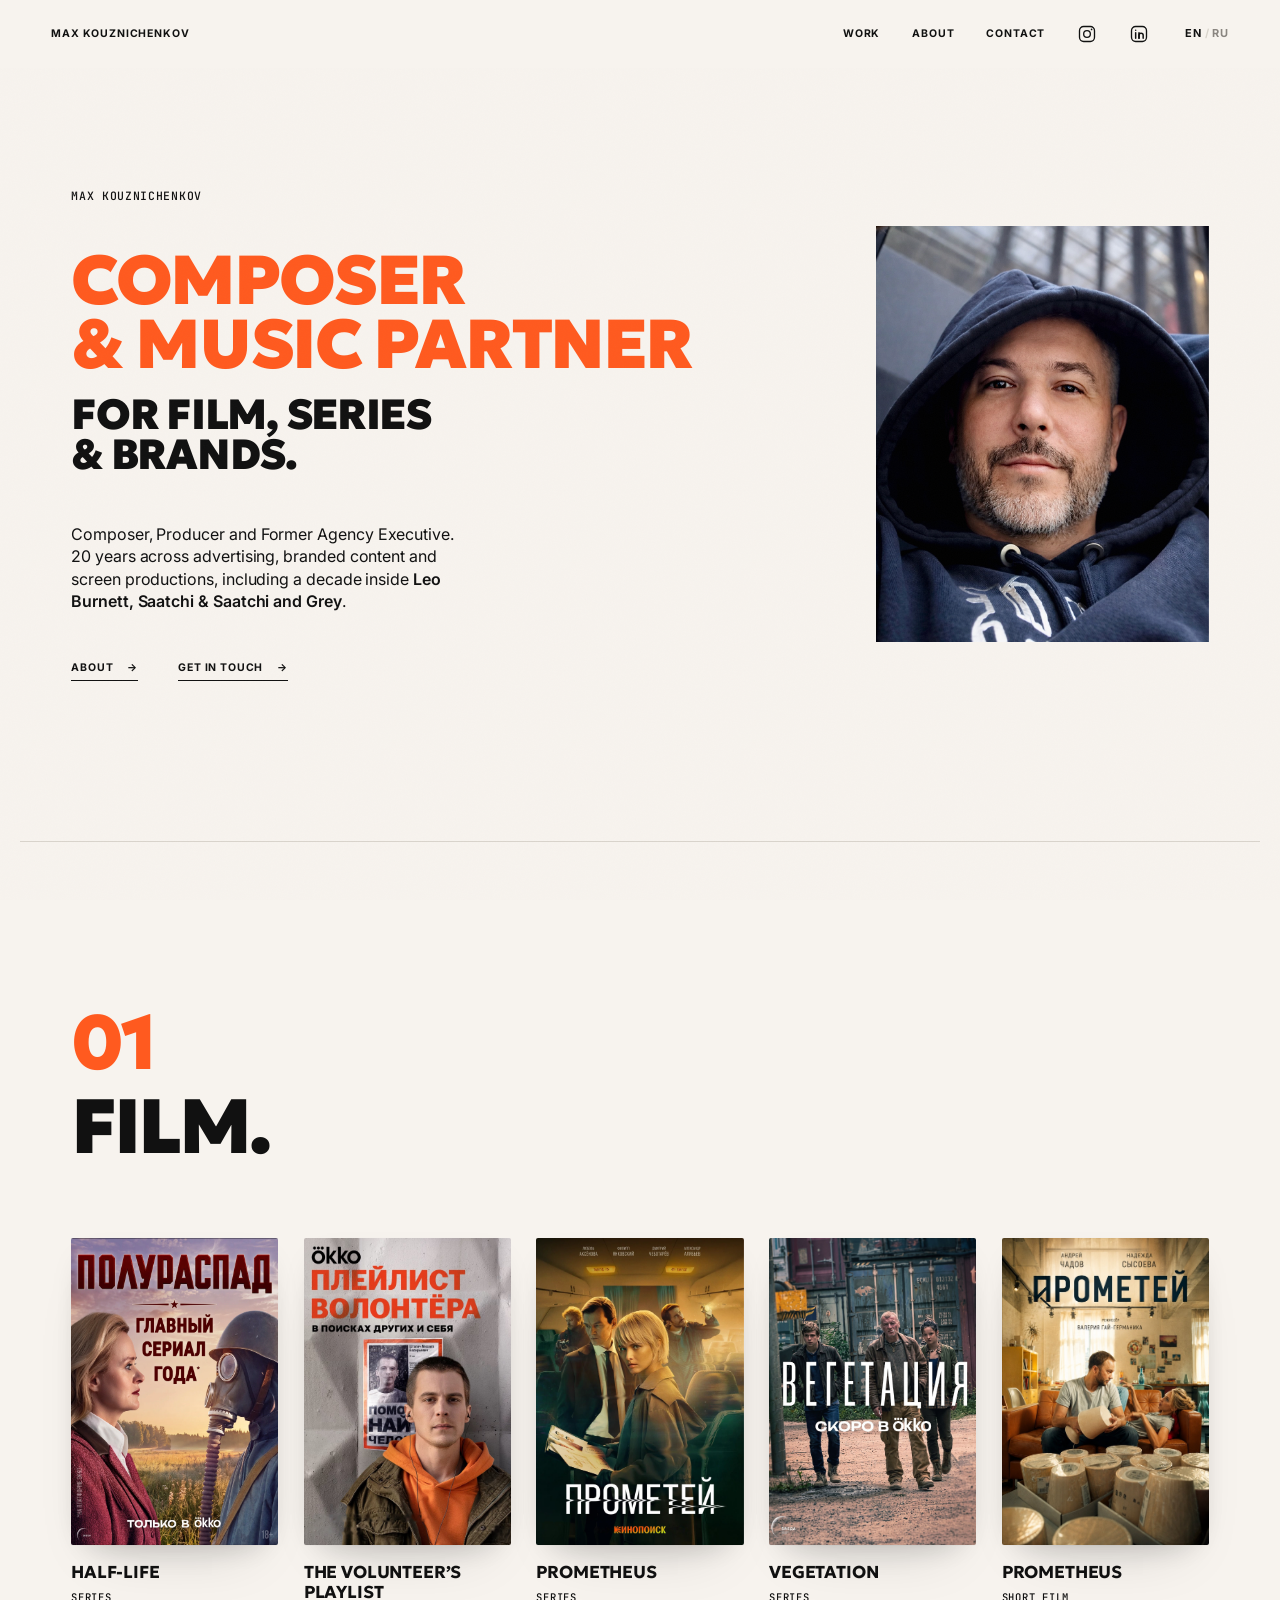
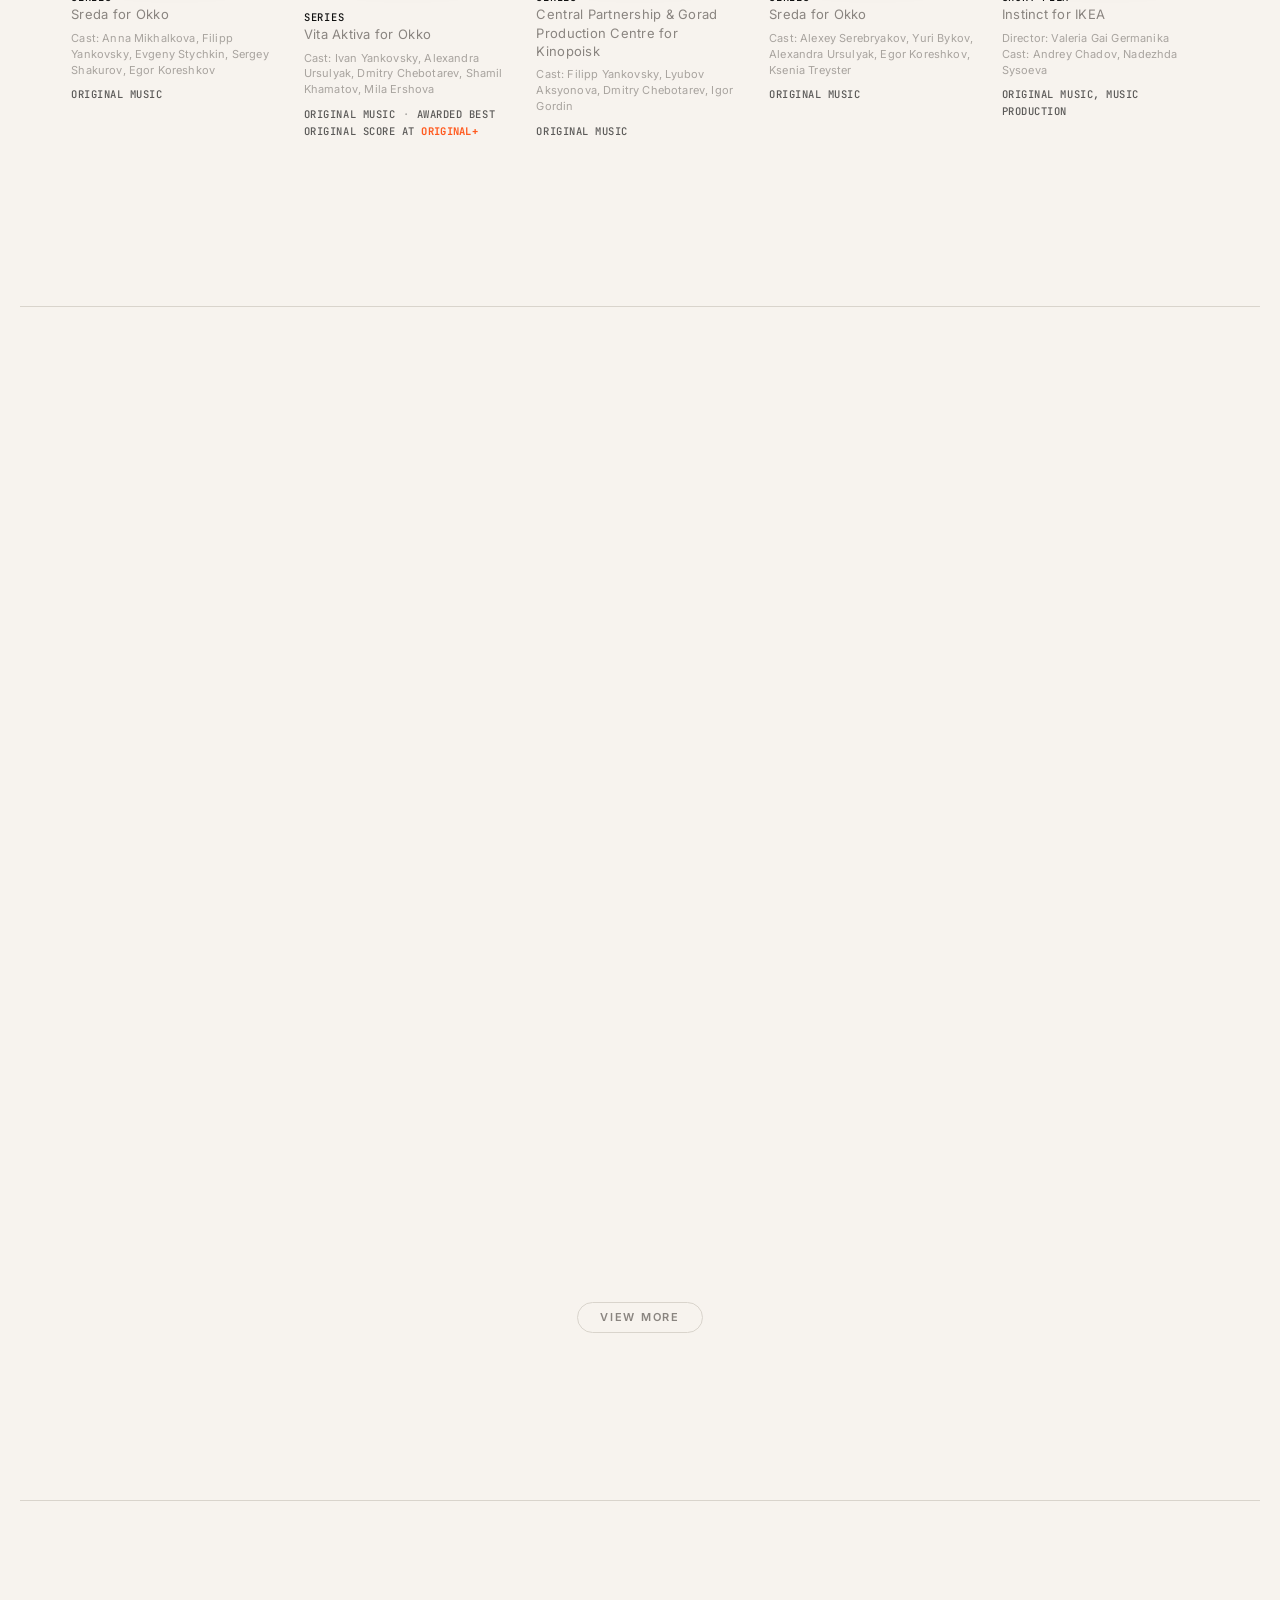
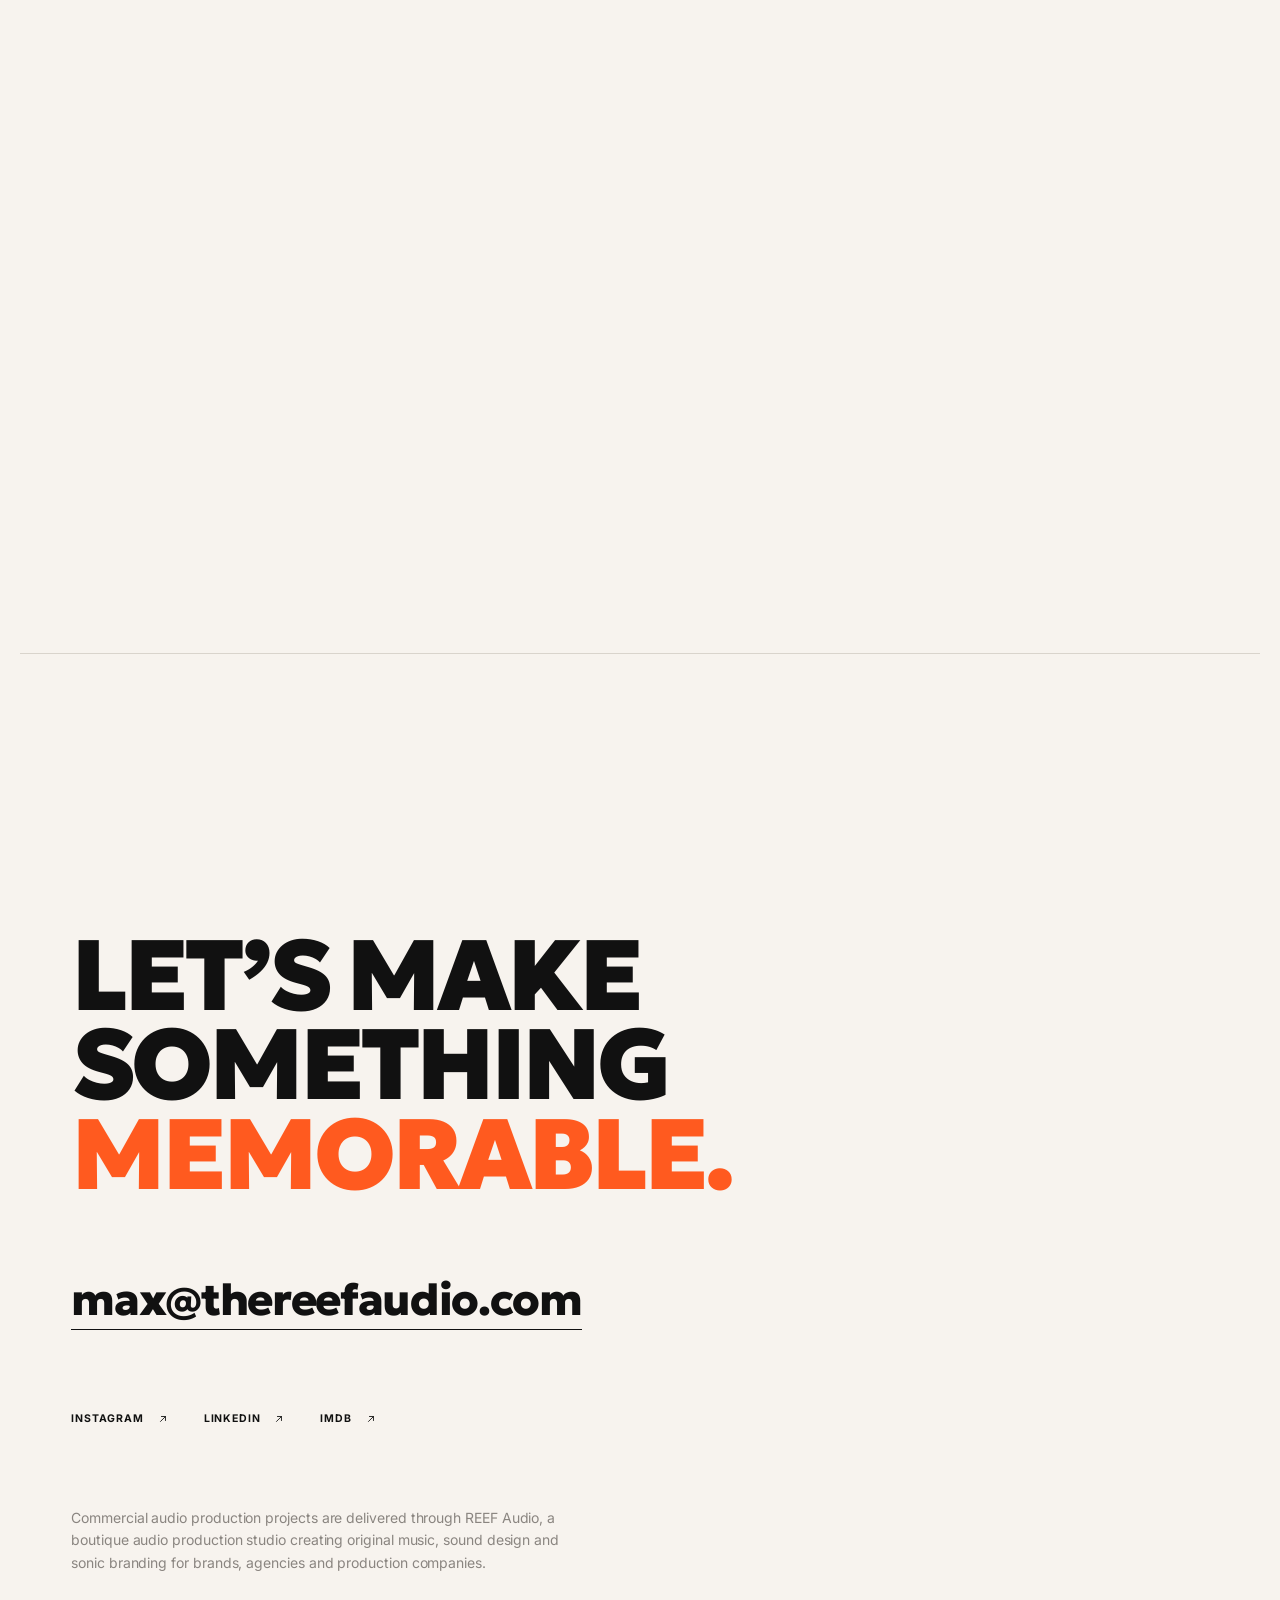
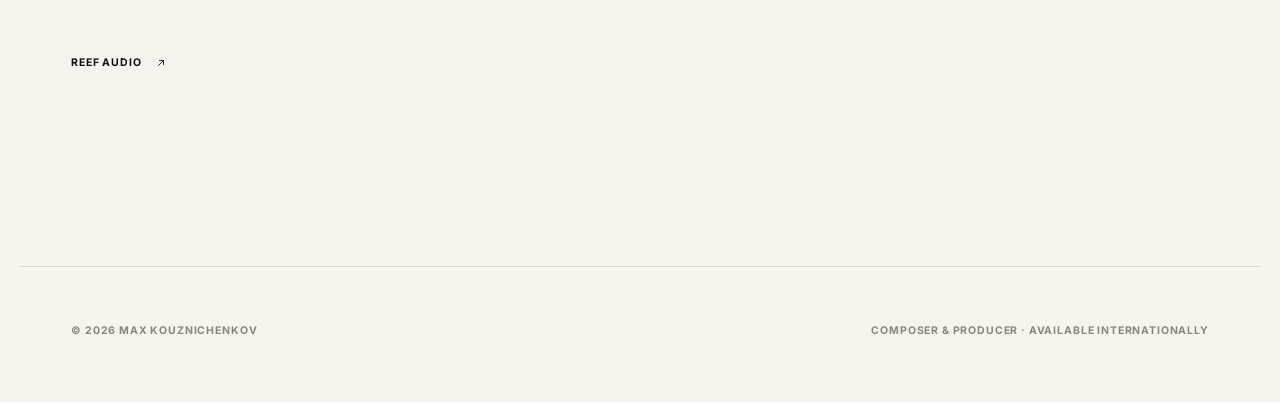
==== commit 735bde7e: "Match Poluraspad poster to the shared card size" ====
--- a/index.html
+++ b/index.html
@@ -46,7 +46,7 @@
       href="https://fonts.googleapis.com/css2?family=Geologica:wght@500;600;700;800;900&family=Inter:wght@400;500;600;700&family=JetBrains+Mono:wght@500&display=swap"
       rel="stylesheet"
     />
-    <link rel="stylesheet" href="/styles.css?v=20261025-poster" />
+    <link rel="stylesheet" href="/styles.css?v=20261025-poster-size" />
 
     <script type="application/ld+json">
     {
--- a/styles.css
+++ b/styles.css
@@ -2112,14 +2112,12 @@
   .motion-ready, .service-list > .motion-ready { transition: none; }
 }
 
-/* Show only the original poster artwork (y=262..2075), without resampling. */
-.poster--poluraspad {
-  aspect-ratio: 1320 / 1814;
-}
-
+/* Fit the complete poster artwork into the shared 27:40 card frame. */
 .poster--poluraspad img {
   position: absolute;
   top: -14.4432194046%;
   left: 0;
-  height: auto;
-}
+  width: 100%;
+  height: 143.4950385888%;
+  object-fit: fill;
+}
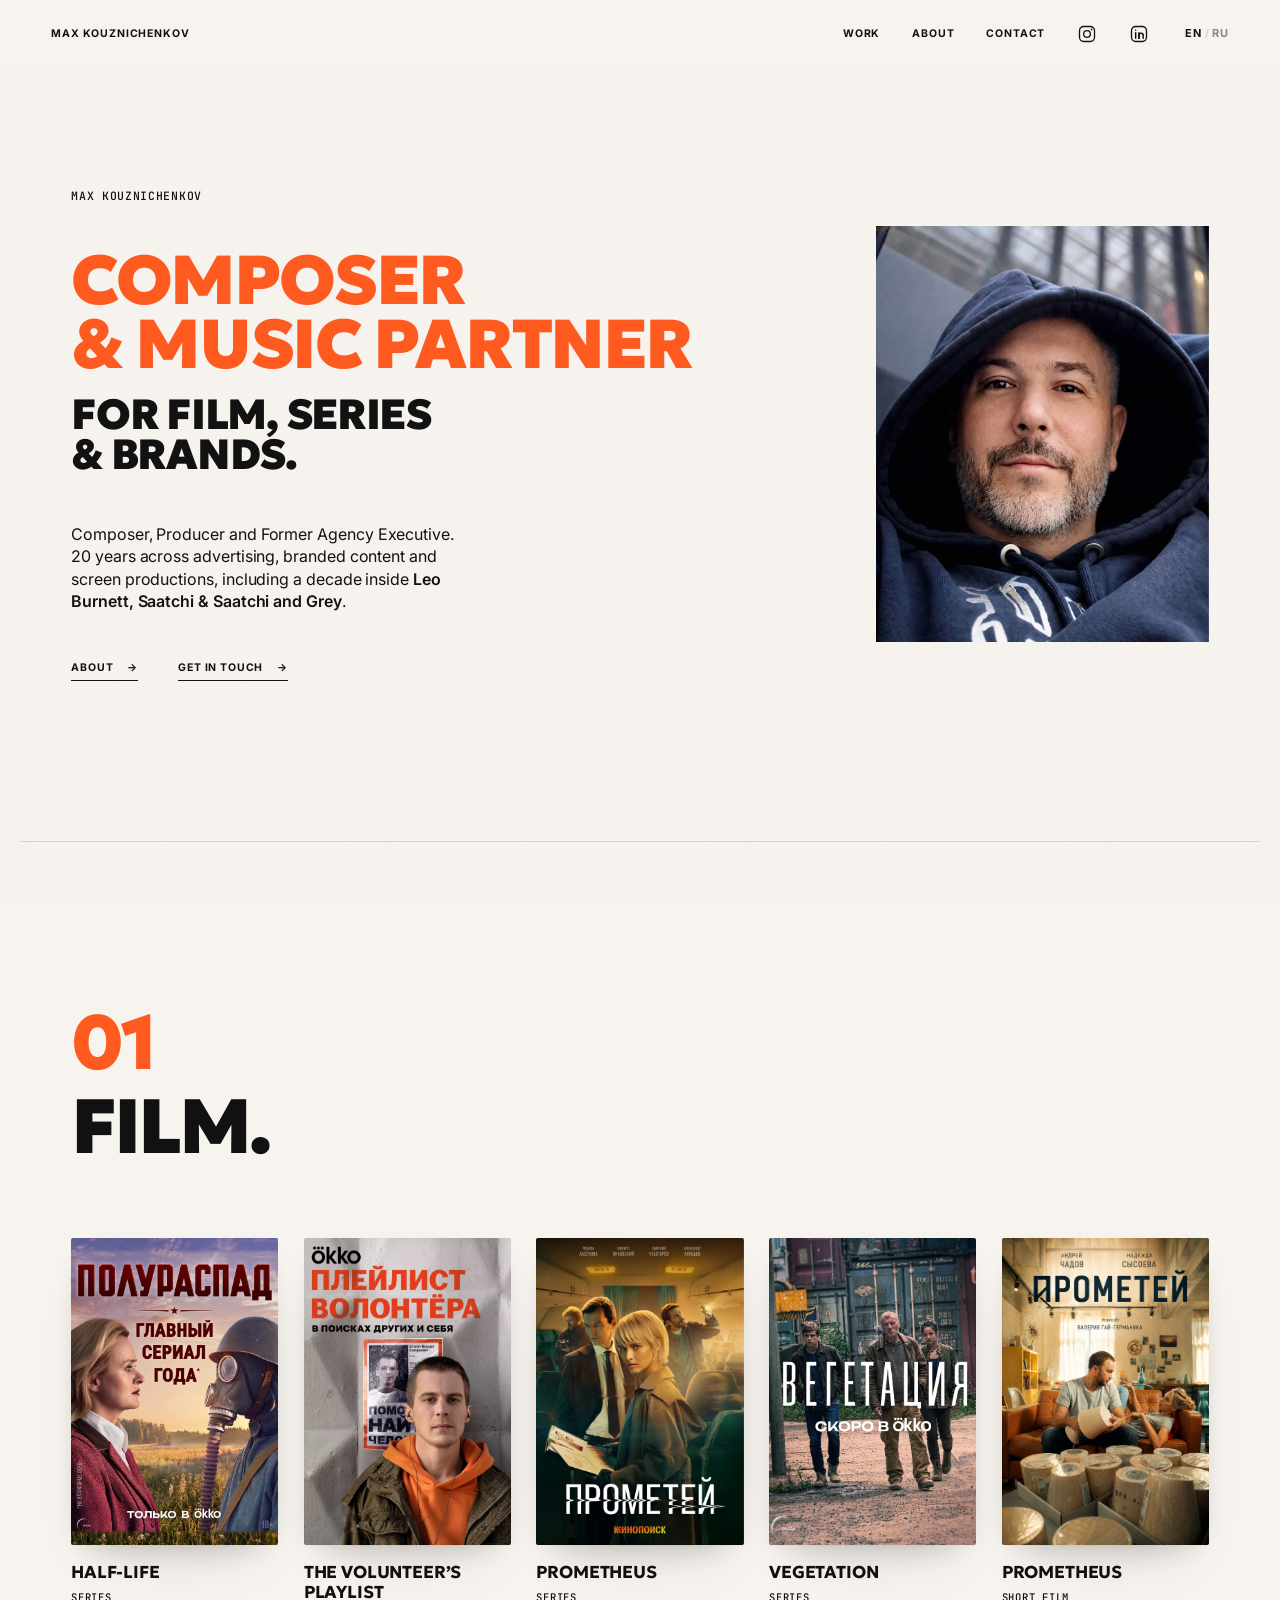
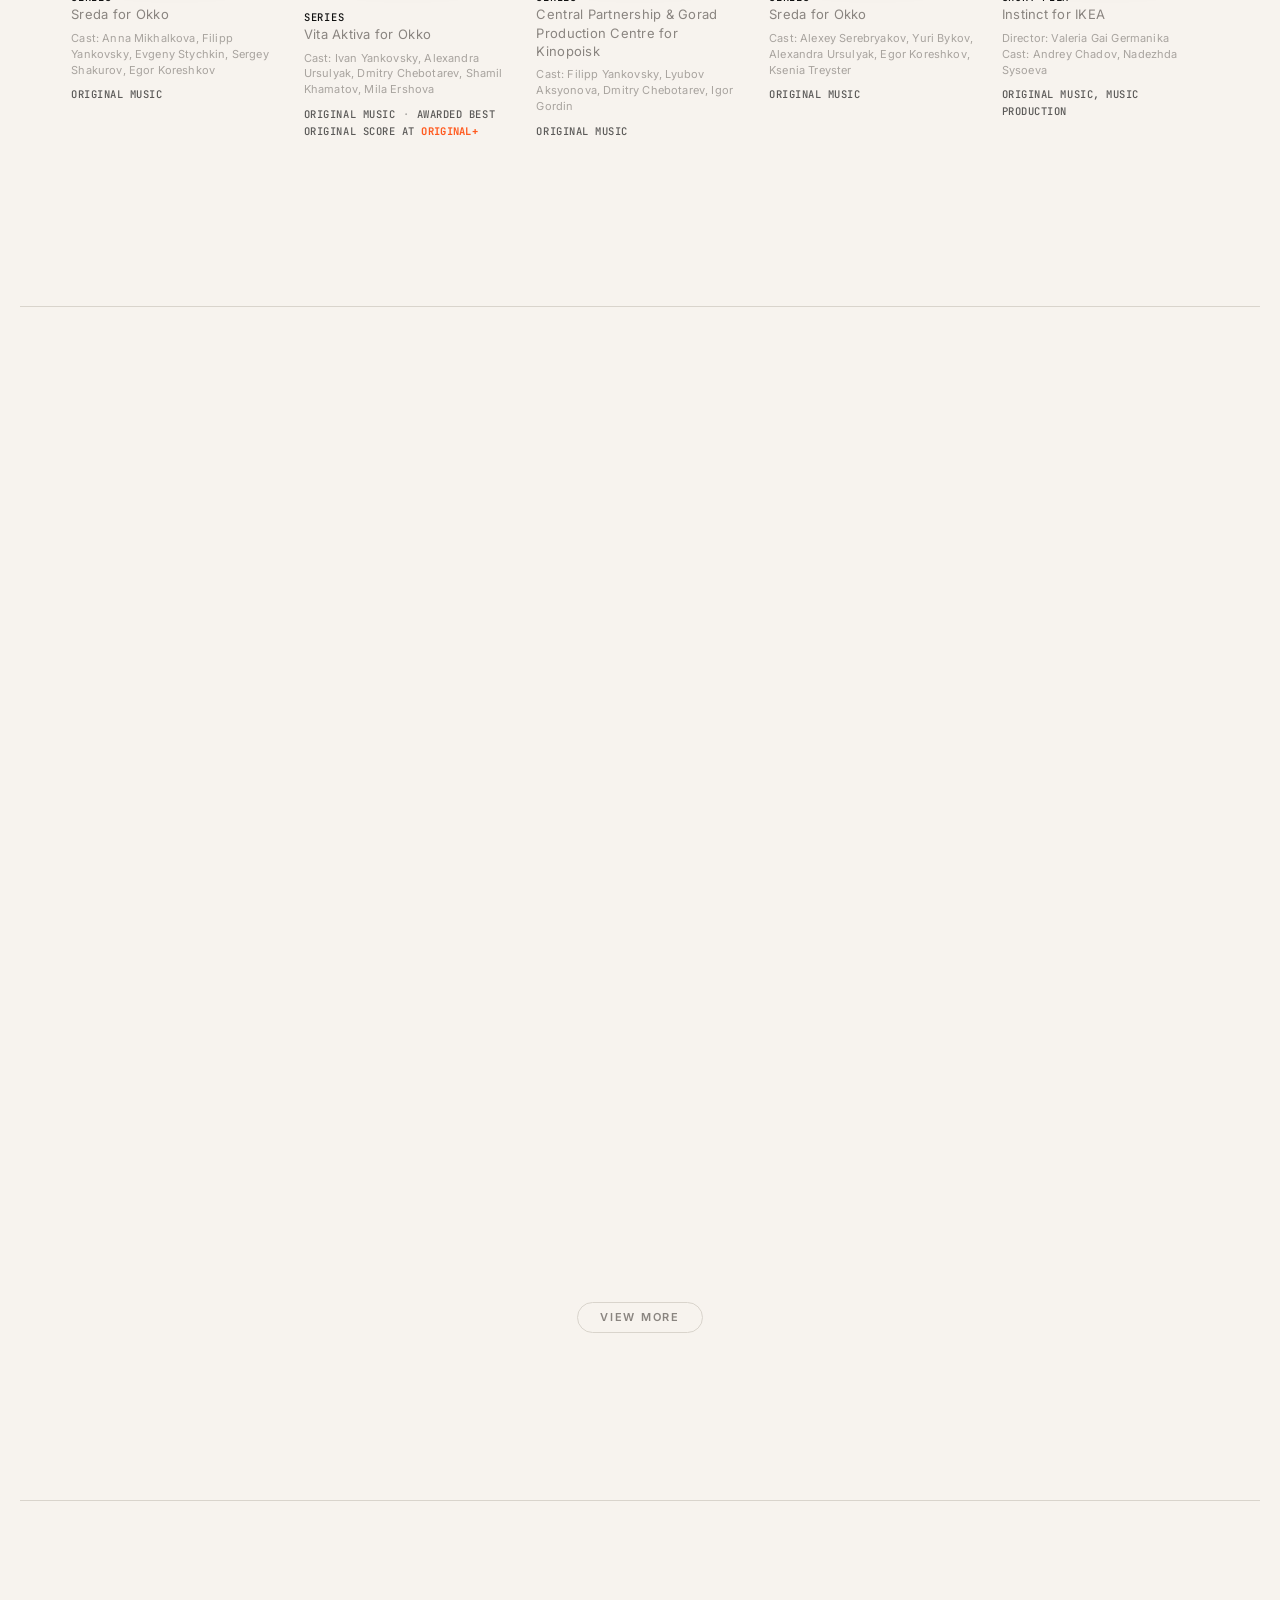
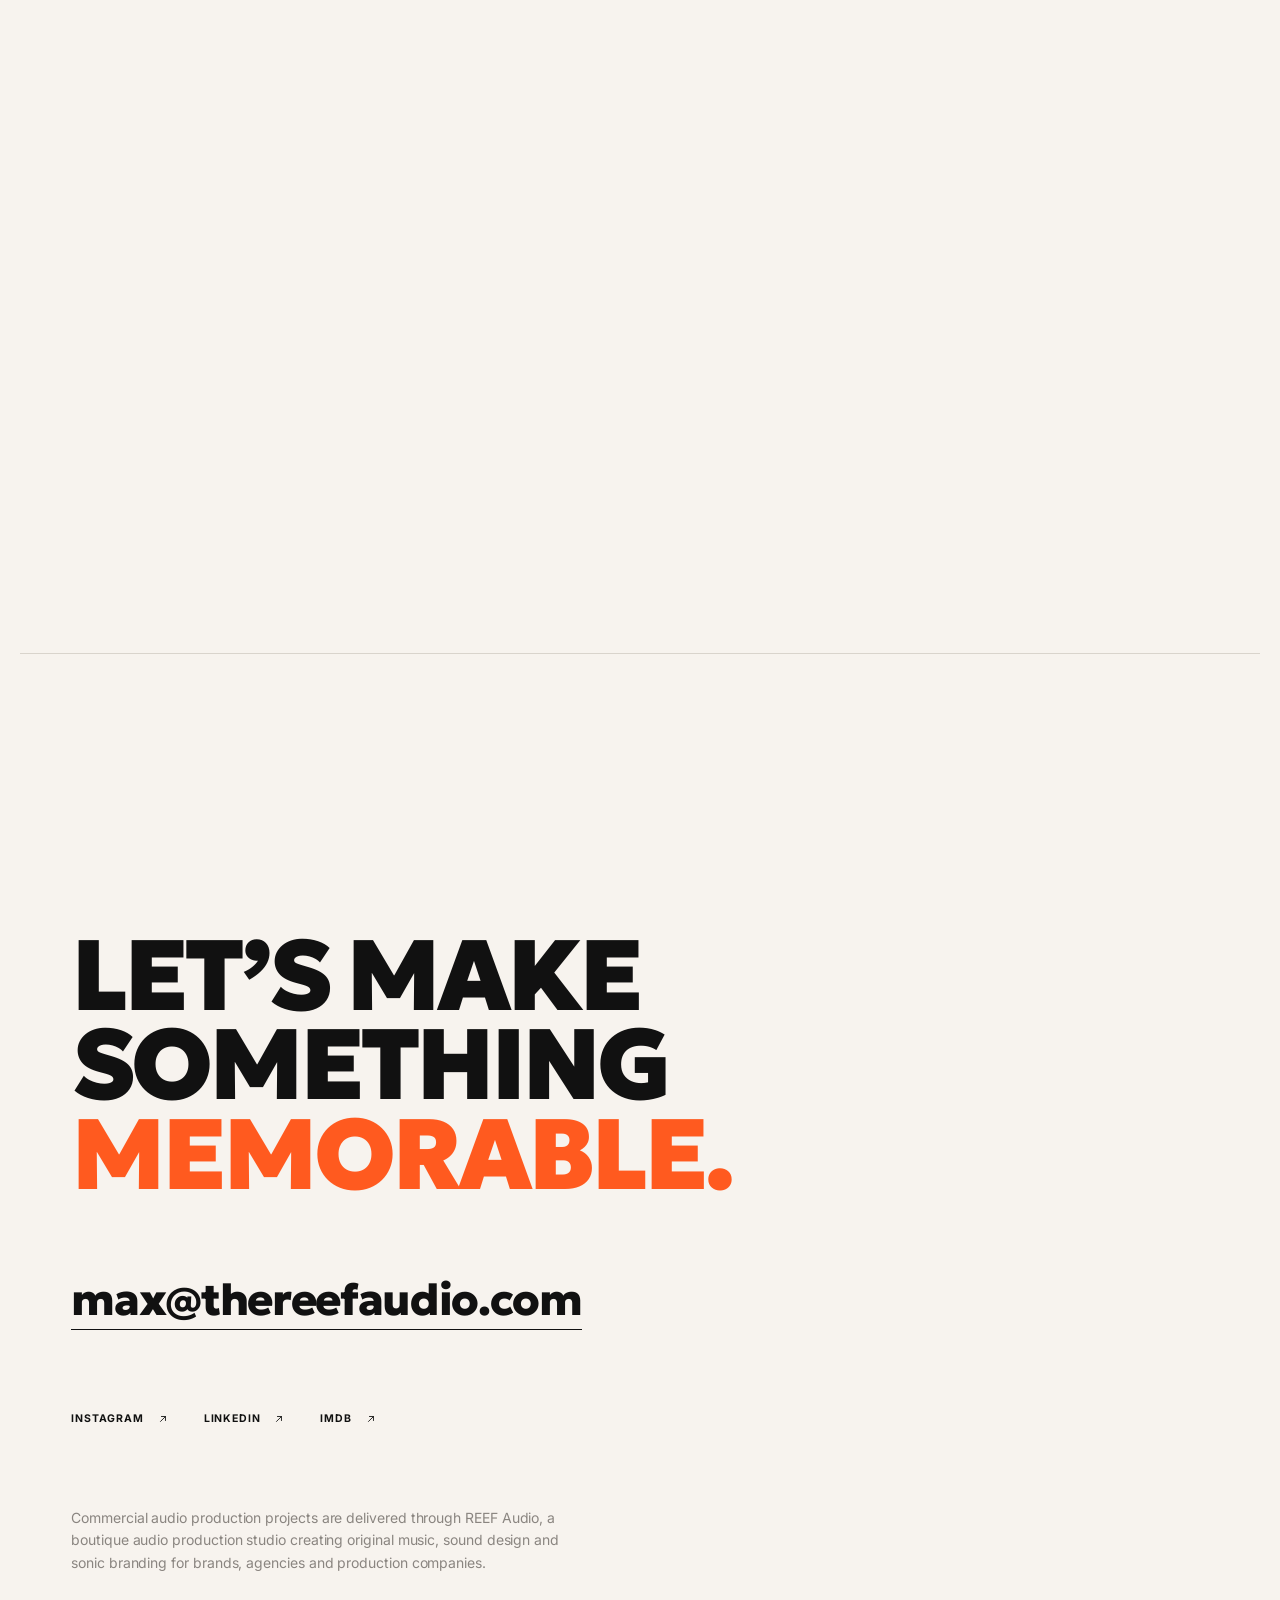
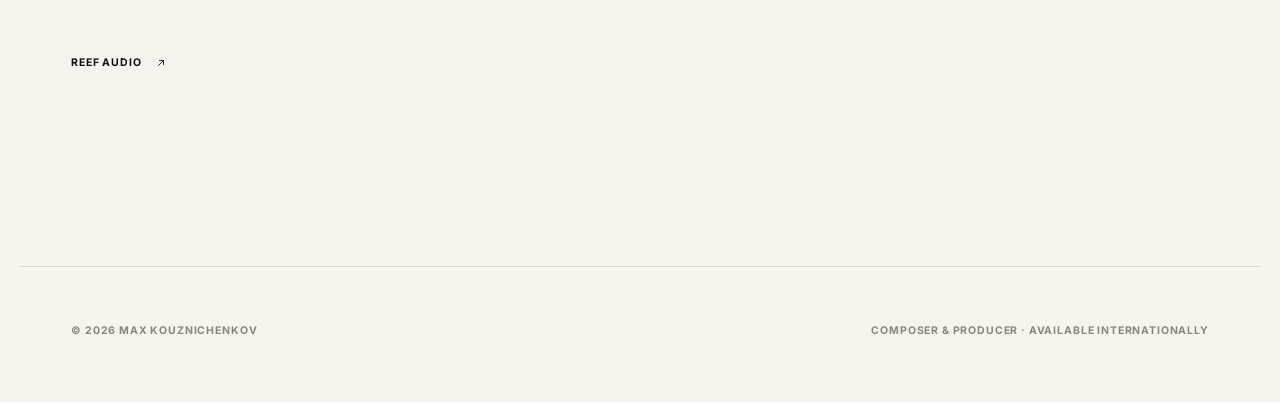
==== commit 3e49f477: "Extend Poluraspad background and preserve original artwork proportions" ====
--- a/index.html
+++ b/index.html
@@ -46,7 +46,7 @@
       href="https://fonts.googleapis.com/css2?family=Geologica:wght@500;600;700;800;900&family=Inter:wght@400;500;600;700&family=JetBrains+Mono:wght@500&display=swap"
       rel="stylesheet"
     />
-    <link rel="stylesheet" href="/styles.css?v=20261025-poster-size" />
+    <link rel="stylesheet" href="/styles.css?v=20261025-poster-extended" />
 
     <script type="application/ld+json">
     {
@@ -230,7 +230,9 @@
           <li class="cinematic-item">
             <figure>
               <div class="poster poster--poluraspad">
+                <span class="poster-artwork">
                 <img src="images/cinematic/poluraspad-20261025.jpg" alt="Half-Life (Poluraspad) — series poster" loading="lazy" width="1320" height="2603" />
+                </span>
               </div>
               <figcaption>
                 <p class="cinematic-title">Half-Life</p>
--- a/styles.css
+++ b/styles.css
@@ -2112,12 +2112,54 @@
   .motion-ready, .service-list > .motion-ready { transition: none; }
 }
 
-/* Fit the complete poster artwork into the shared 27:40 card frame. */
+/* Keep the shared card size while preserving the poster's original proportions. */
+.poster--poluraspad {
+  display: flex;
+  align-items: center;
+}
+
+.poster--poluraspad::before,
+.poster--poluraspad::after {
+  content: "";
+  position: absolute;
+  left: 0;
+  right: 0;
+  height: 50%;
+  background-image: url("/images/cinematic/poluraspad-extension-20261025.webp");
+  background-size: 100% auto;
+  background-repeat: no-repeat;
+}
+
+.poster--poluraspad::before {
+  top: 0;
+  background-position: center top;
+}
+
+.poster--poluraspad::after {
+  bottom: 0;
+  background-position: center bottom;
+}
+
+.poster--poluraspad .poster-artwork {
+  position: relative;
+  z-index: 1;
+  display: block;
+  flex: none;
+  width: 100%;
+  aspect-ratio: 1320 / 1814;
+  overflow: hidden;
+  mask-image: linear-gradient(to bottom, transparent, #000 1.6%, #000 98.4%, transparent);
+  -webkit-mask-image: linear-gradient(to bottom, transparent, #000 1.6%, #000 98.4%, transparent);
+}
+
 .poster--poluraspad img {
   position: absolute;
   top: -14.4432194046%;
   left: 0;
   width: 100%;
-  height: 143.4950385888%;
-  object-fit: fill;
-}
+  height: auto;
+}
+
+.cinematic-item:hover .poster--poluraspad img {
+  transform: none;
+}
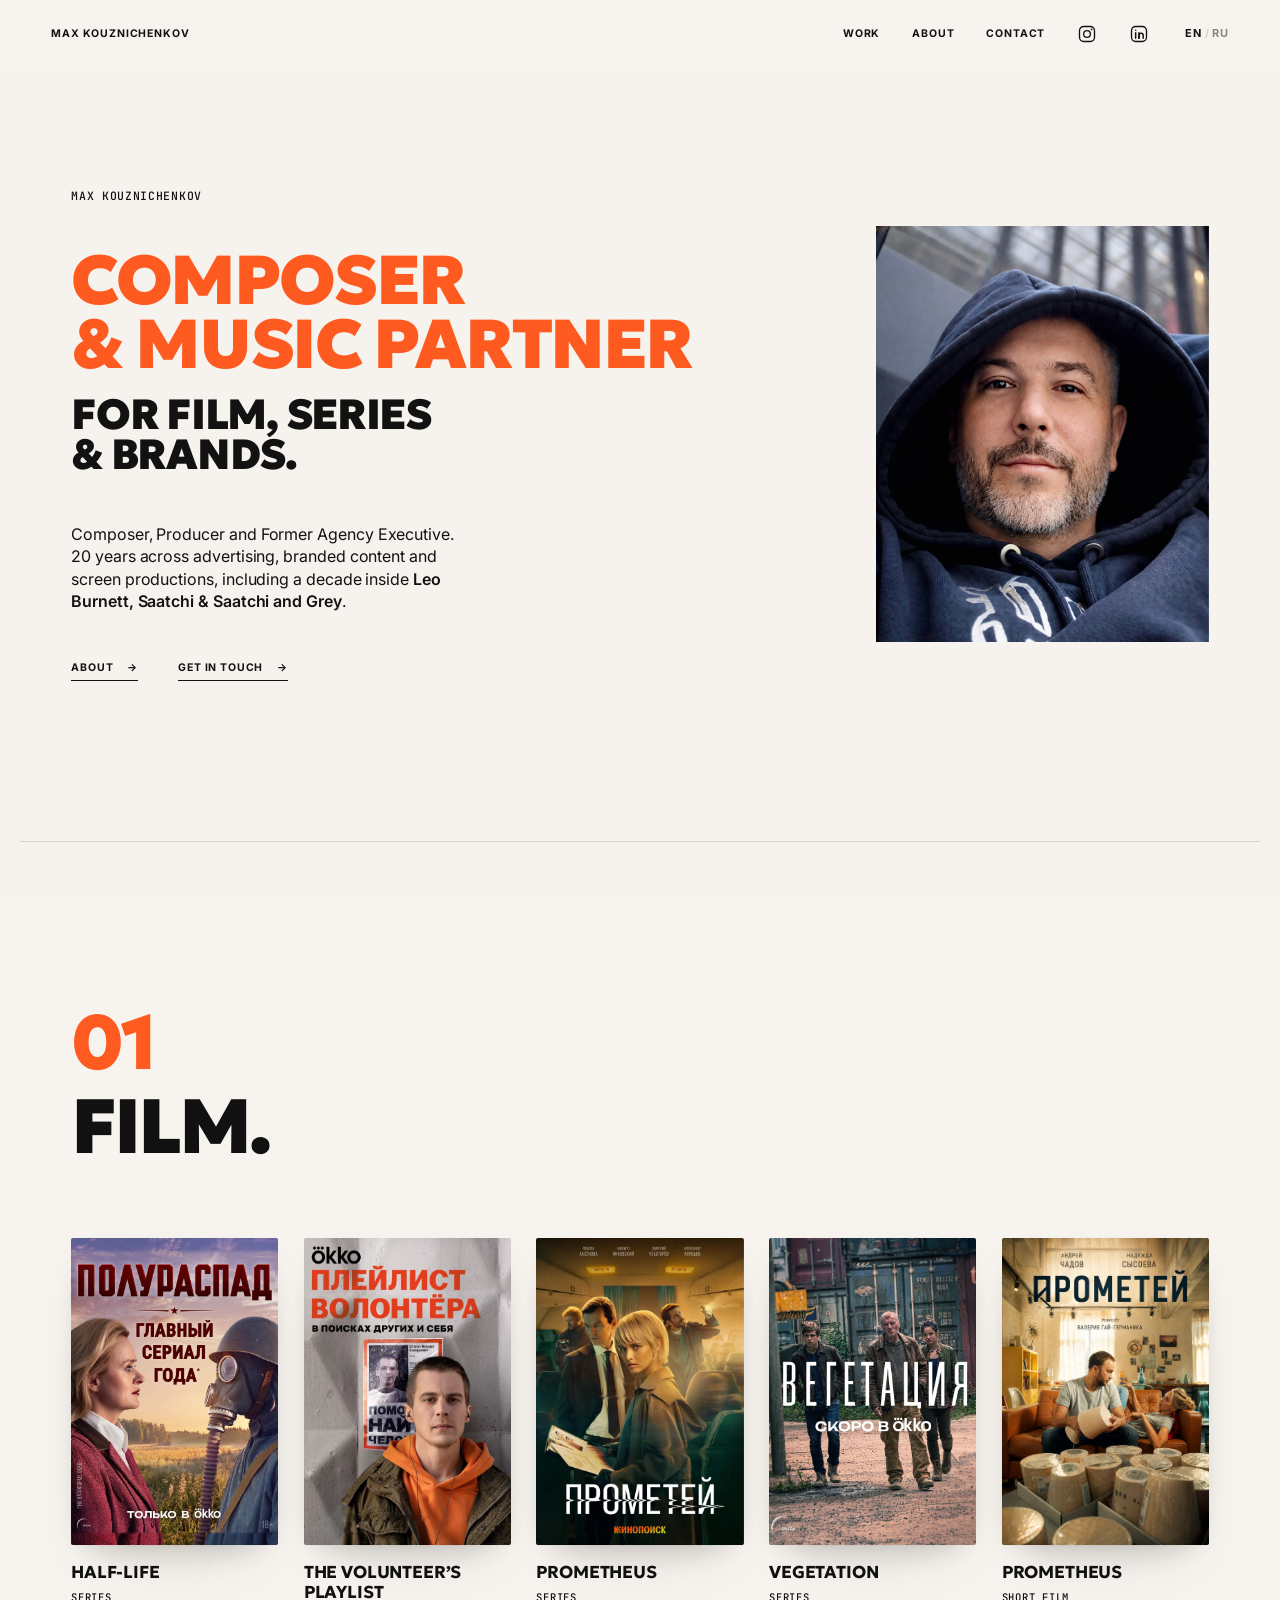
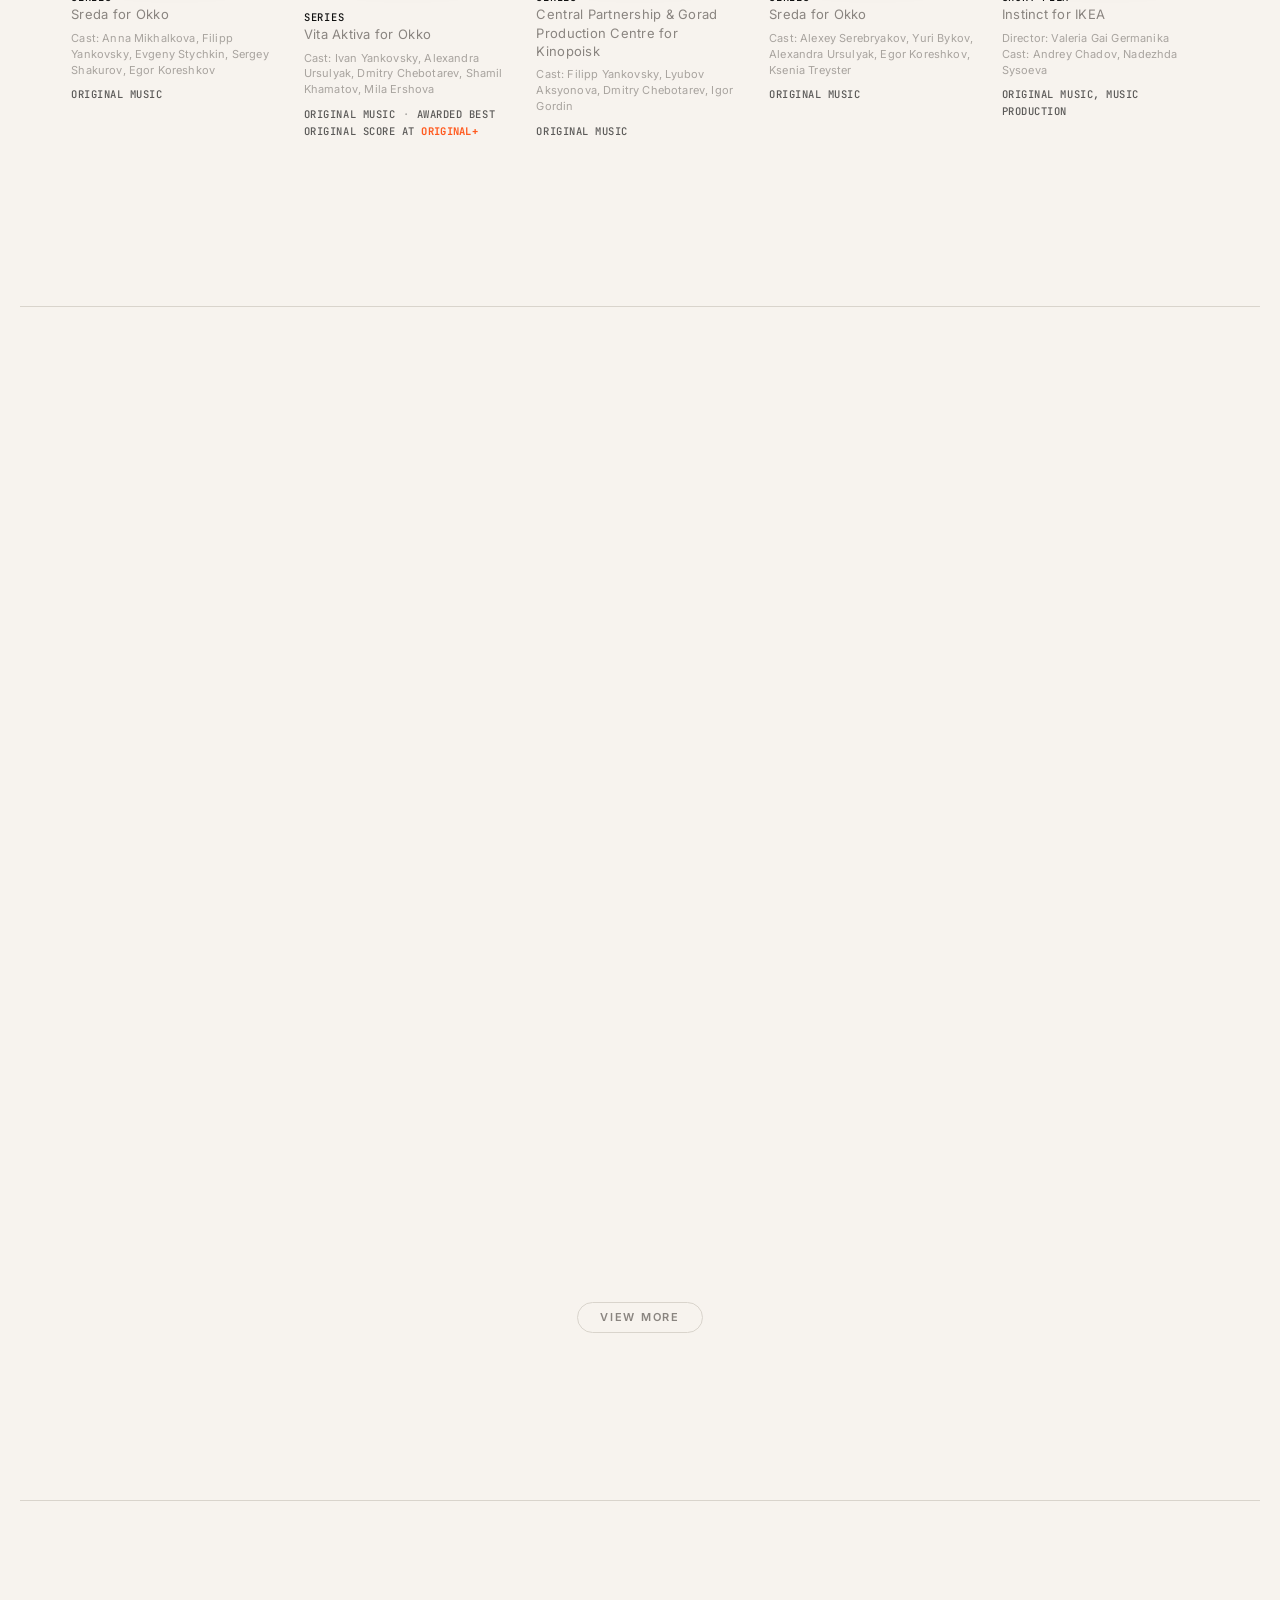
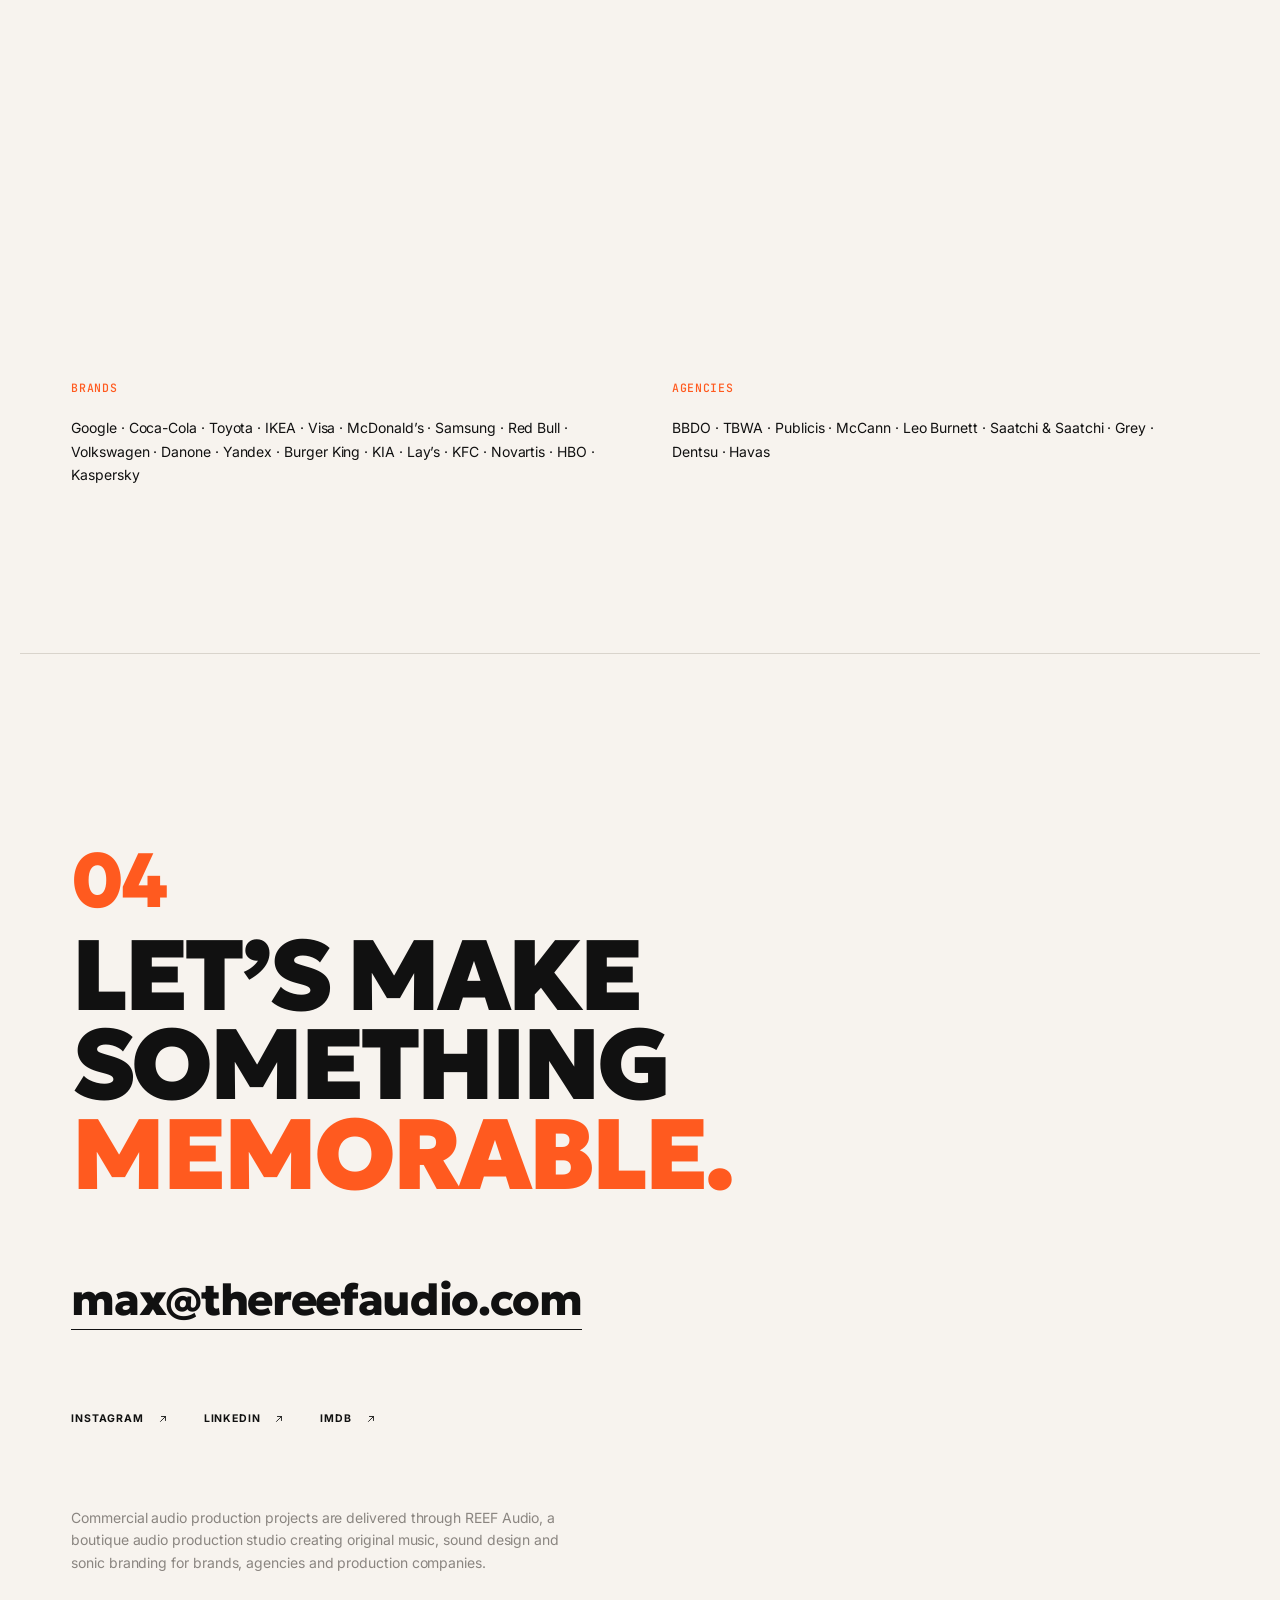
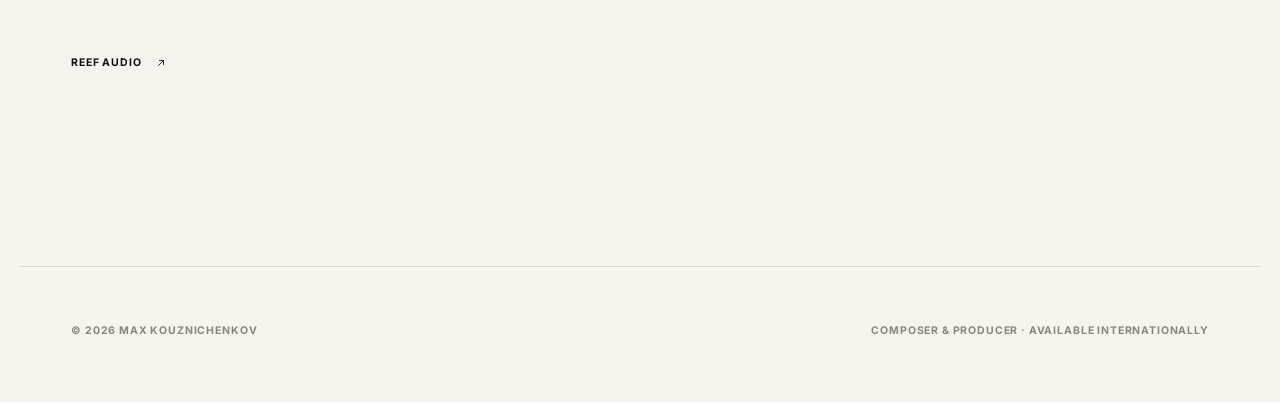
==== commit 1b6b160e: "Continue poster figures to the bottom edge without foreground grass" ====
--- a/index.html
+++ b/index.html
@@ -46,7 +46,7 @@
       href="https://fonts.googleapis.com/css2?family=Geologica:wght@500;600;700;800;900&family=Inter:wght@400;500;600;700&family=JetBrains+Mono:wght@500&display=swap"
       rel="stylesheet"
     />
-    <link rel="stylesheet" href="/styles.css?v=20261025-poster-extended" />
+    <link rel="stylesheet" href="/styles.css?v=20261025-poster-figures" />
 
     <script type="application/ld+json">
     {
--- a/styles.css
+++ b/styles.css
@@ -2137,7 +2137,8 @@
 
 .poster--poluraspad::after {
   bottom: 0;
-  background-position: center bottom;
+  background-image: url("/images/cinematic/poluraspad-figures-extension-20261025.webp");
+  background-position: center 86%;
 }
 
 .poster--poluraspad .poster-artwork {
@@ -2148,8 +2149,8 @@
   width: 100%;
   aspect-ratio: 1320 / 1814;
   overflow: hidden;
-  mask-image: linear-gradient(to bottom, transparent, #000 1.6%, #000 98.4%, transparent);
-  -webkit-mask-image: linear-gradient(to bottom, transparent, #000 1.6%, #000 98.4%, transparent);
+  mask-image: linear-gradient(to bottom, transparent, #000 1.6%, #000 99.2%, transparent);
+  -webkit-mask-image: linear-gradient(to bottom, transparent, #000 1.6%, #000 99.2%, transparent);
 }
 
 .poster--poluraspad img {
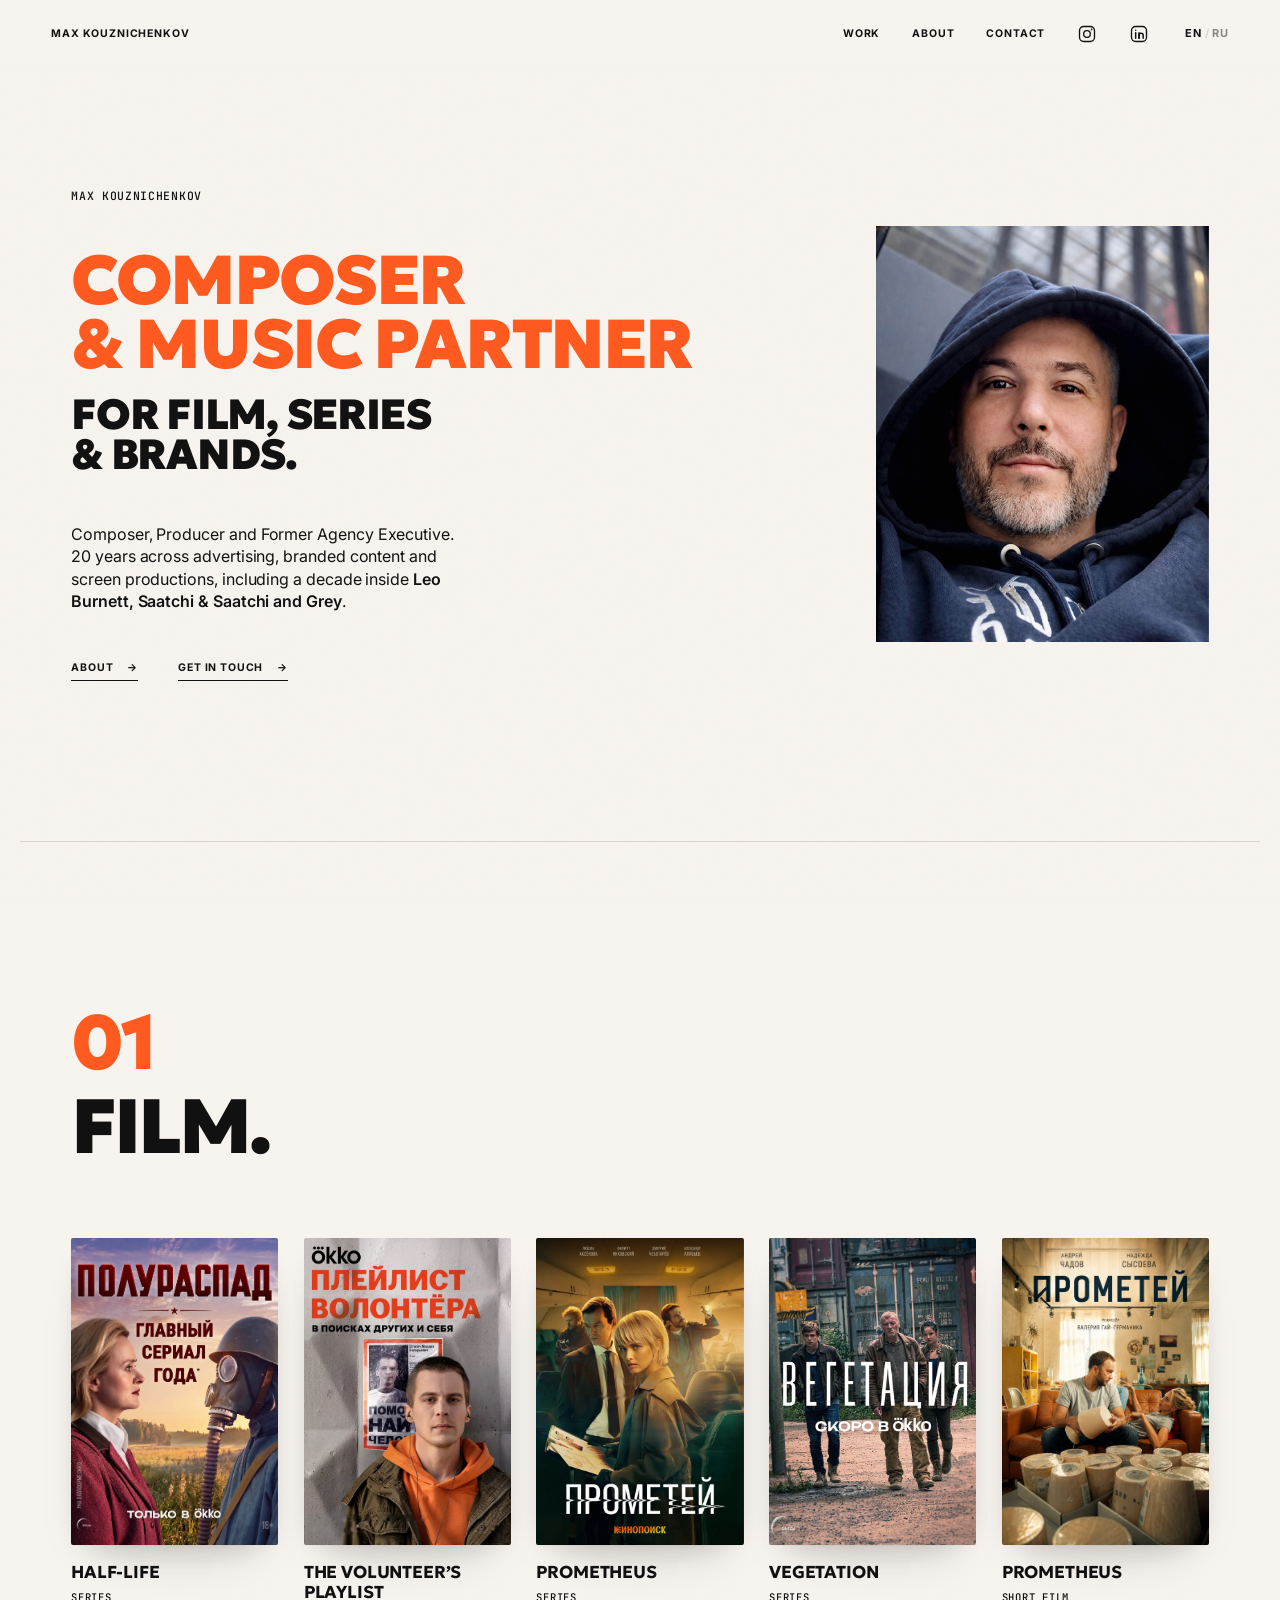
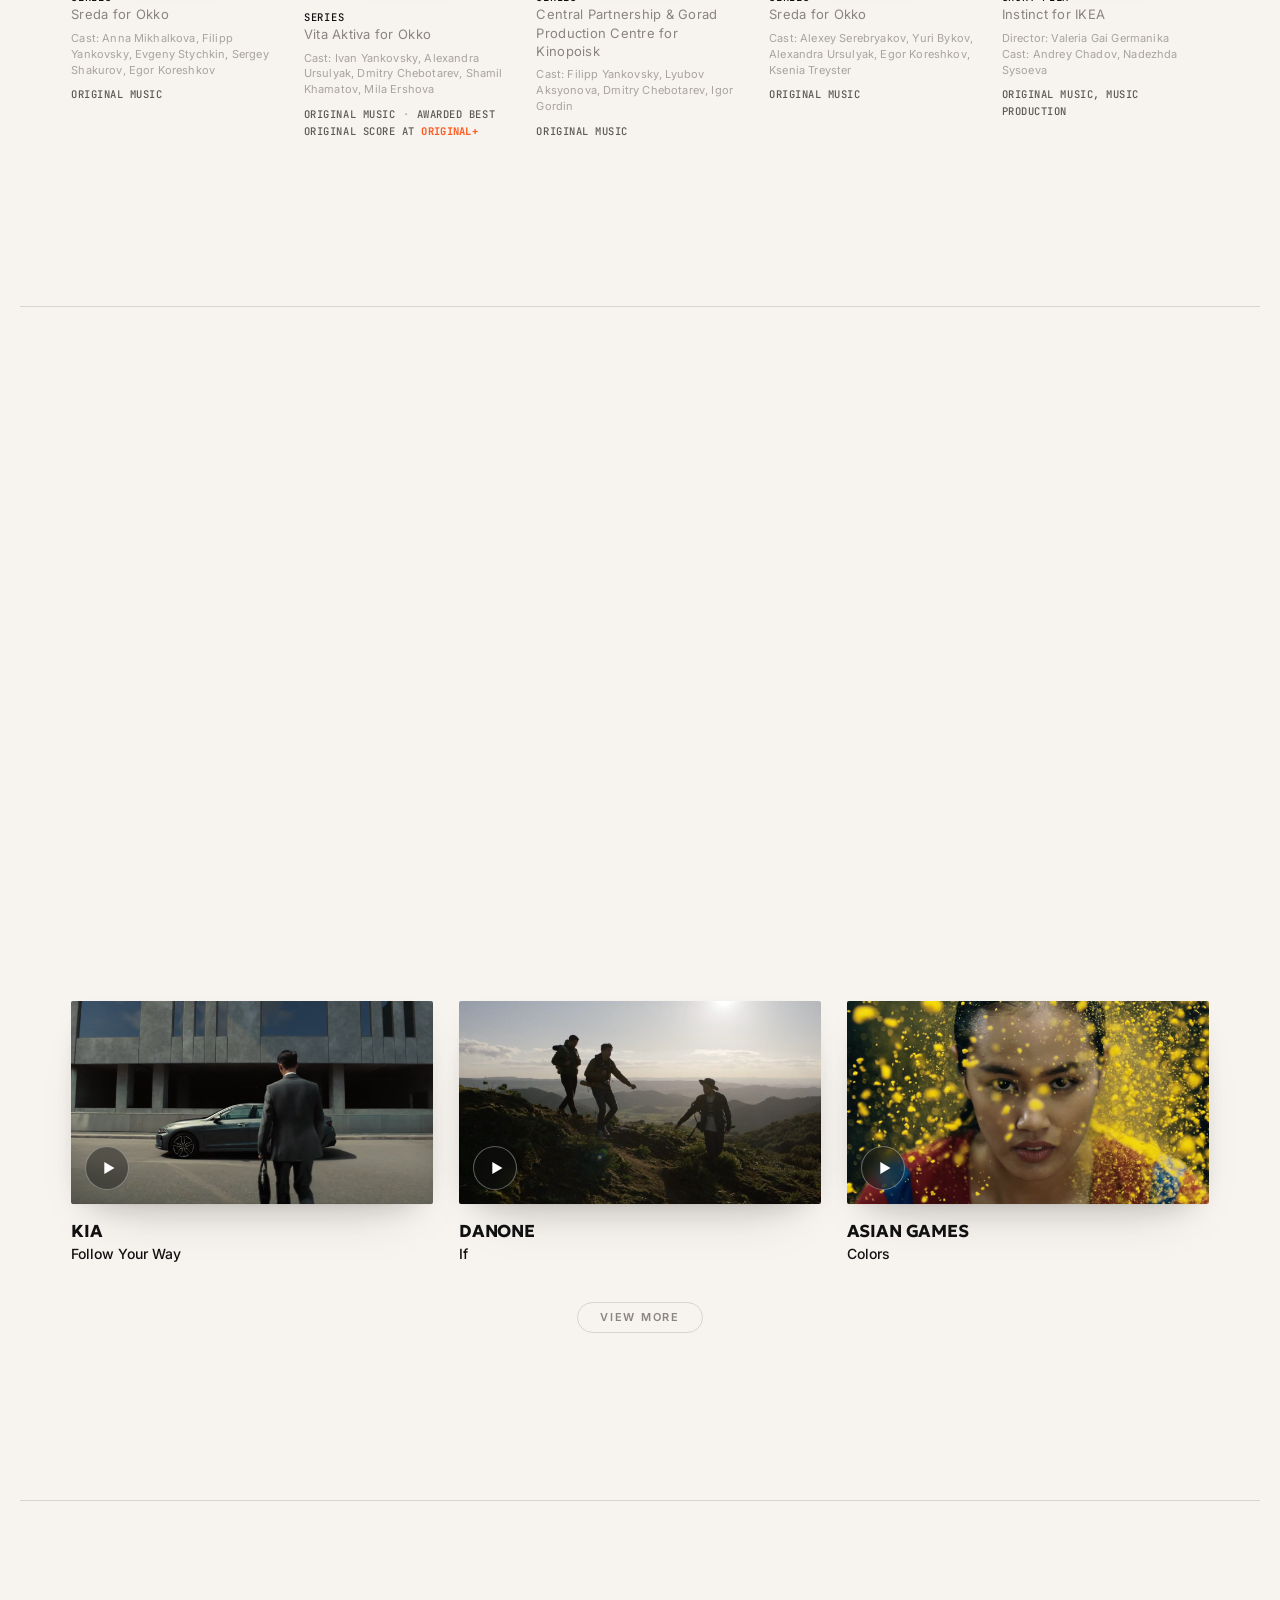
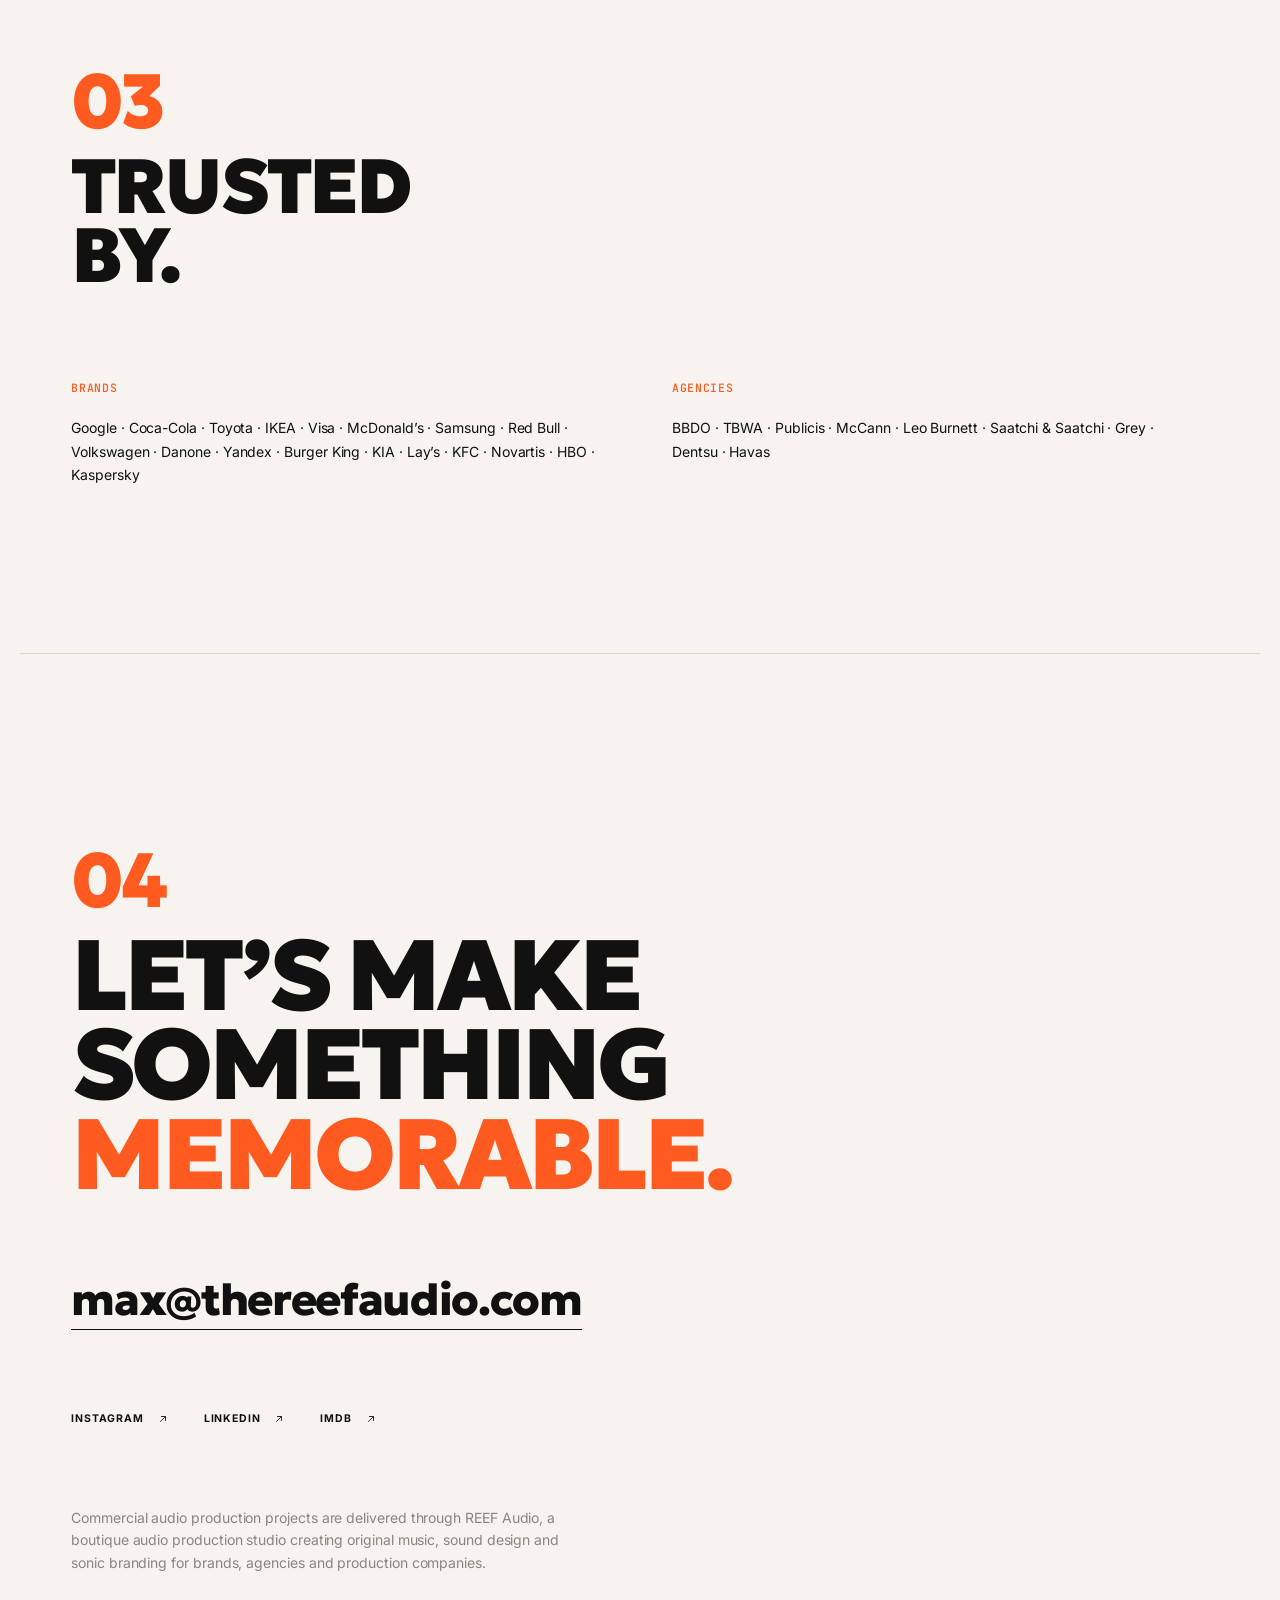
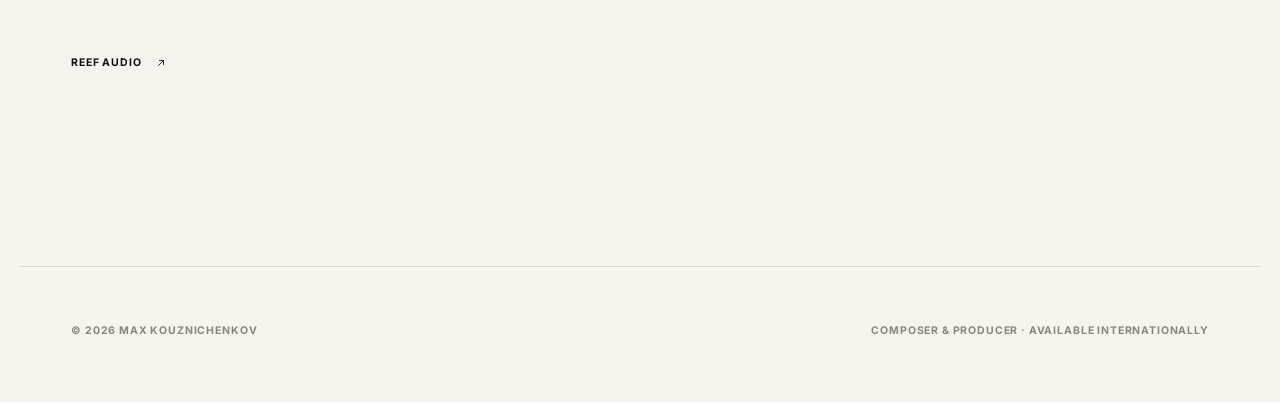
==== commit fdbd65a6: "Replace layered poster with a single seamless image in the shared card format" ====
--- a/index.html
+++ b/index.html
@@ -46,7 +46,7 @@
       href="https://fonts.googleapis.com/css2?family=Geologica:wght@500;600;700;800;900&family=Inter:wght@400;500;600;700&family=JetBrains+Mono:wght@500&display=swap"
       rel="stylesheet"
     />
-    <link rel="stylesheet" href="/styles.css?v=20261025-poster-figures" />
+    <link rel="stylesheet" href="/styles.css?v=20261025-poster-final" />
 
     <script type="application/ld+json">
     {
@@ -229,10 +229,8 @@
         <ul class="cinematic-grid" role="list">
           <li class="cinematic-item">
             <figure>
-              <div class="poster poster--poluraspad">
-                <span class="poster-artwork">
-                <img src="images/cinematic/poluraspad-20261025.jpg" alt="Half-Life (Poluraspad) — series poster" loading="lazy" width="1320" height="2603" />
-                </span>
+              <div class="poster">
+                <img src="images/cinematic/poluraspad-final-20261025.webp" alt="Half-Life (Poluraspad) — series poster" loading="lazy" width="1030" height="1526" />
               </div>
               <figcaption>
                 <p class="cinematic-title">Half-Life</p>
--- a/styles.css
+++ b/styles.css
@@ -2111,56 +2111,3 @@
   .motion-ready.motion-pending { opacity: 1; transform: none; }
   .motion-ready, .service-list > .motion-ready { transition: none; }
 }
-
-/* Keep the shared card size while preserving the poster's original proportions. */
-.poster--poluraspad {
-  display: flex;
-  align-items: center;
-}
-
-.poster--poluraspad::before,
-.poster--poluraspad::after {
-  content: "";
-  position: absolute;
-  left: 0;
-  right: 0;
-  height: 50%;
-  background-image: url("/images/cinematic/poluraspad-extension-20261025.webp");
-  background-size: 100% auto;
-  background-repeat: no-repeat;
-}
-
-.poster--poluraspad::before {
-  top: 0;
-  background-position: center top;
-}
-
-.poster--poluraspad::after {
-  bottom: 0;
-  background-image: url("/images/cinematic/poluraspad-figures-extension-20261025.webp");
-  background-position: center 86%;
-}
-
-.poster--poluraspad .poster-artwork {
-  position: relative;
-  z-index: 1;
-  display: block;
-  flex: none;
-  width: 100%;
-  aspect-ratio: 1320 / 1814;
-  overflow: hidden;
-  mask-image: linear-gradient(to bottom, transparent, #000 1.6%, #000 99.2%, transparent);
-  -webkit-mask-image: linear-gradient(to bottom, transparent, #000 1.6%, #000 99.2%, transparent);
-}
-
-.poster--poluraspad img {
-  position: absolute;
-  top: -14.4432194046%;
-  left: 0;
-  width: 100%;
-  height: auto;
-}
-
-.cinematic-item:hover .poster--poluraspad img {
-  transform: none;
-}
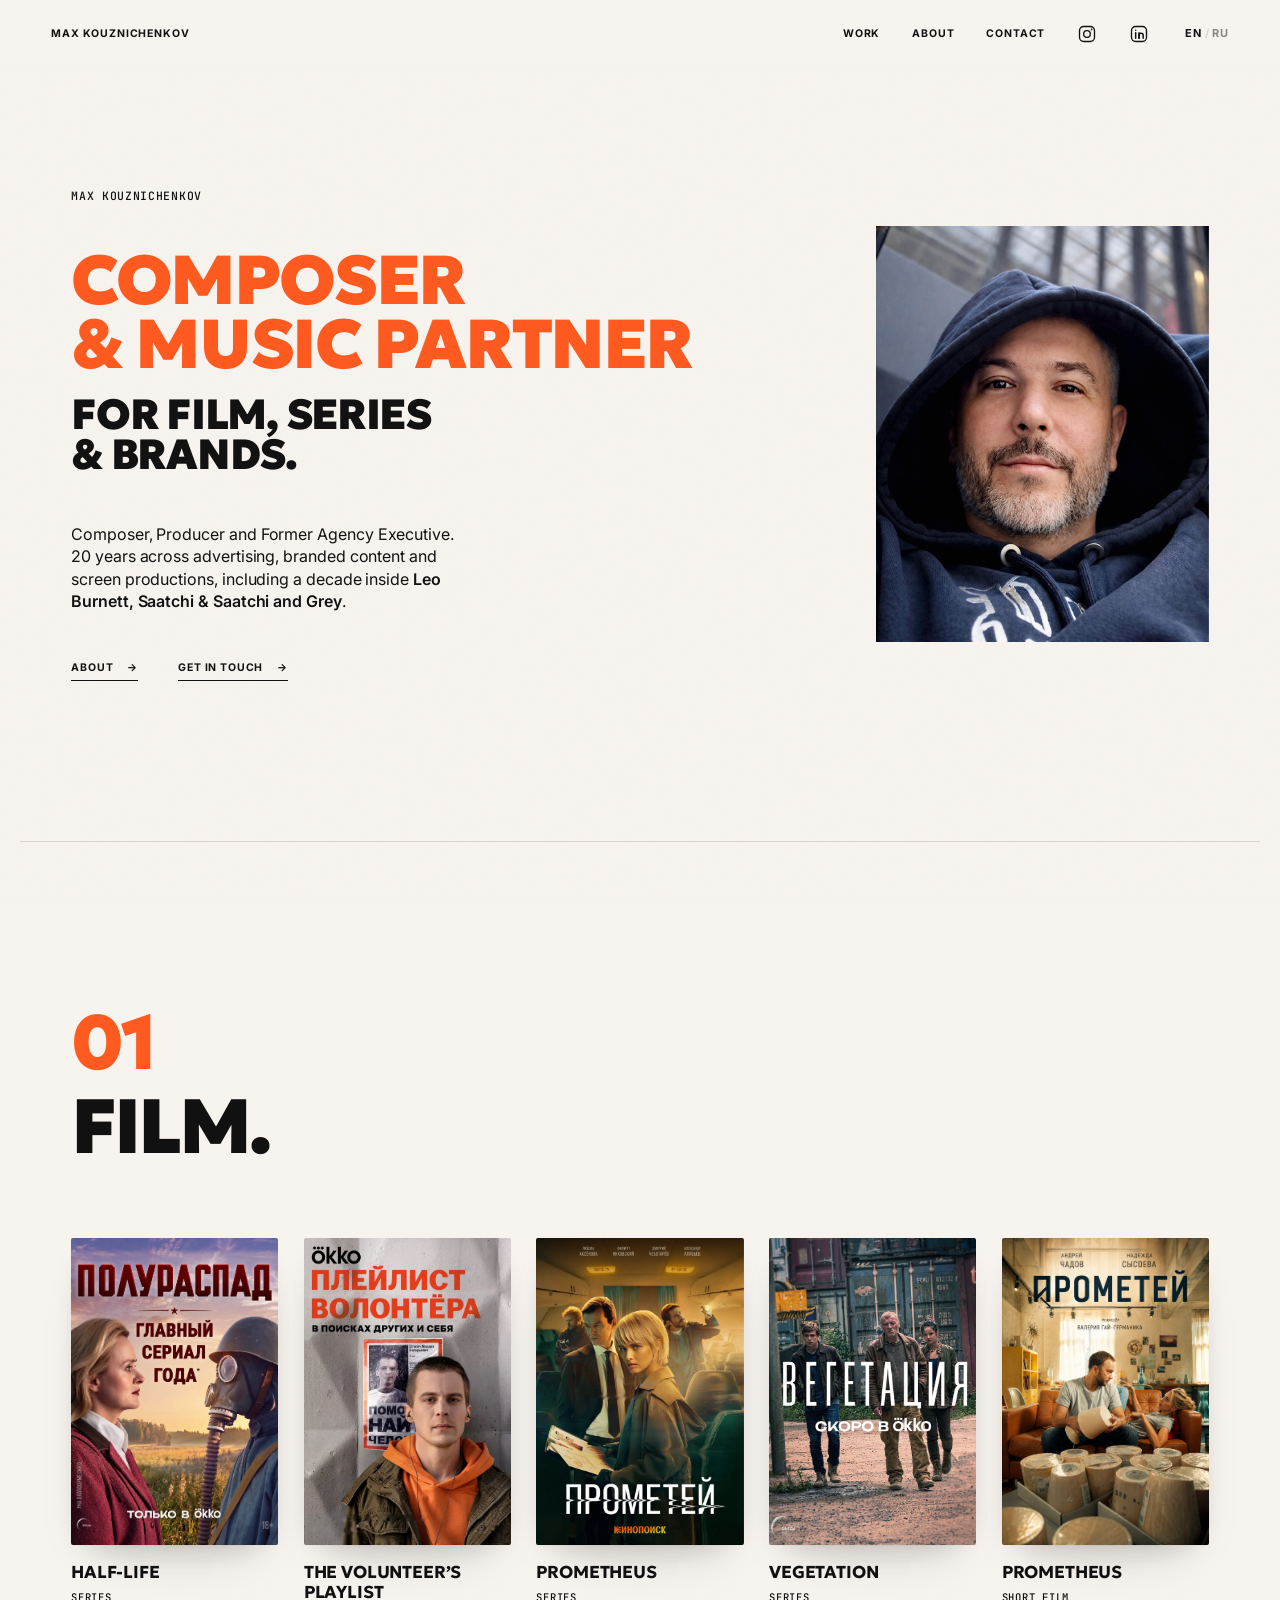
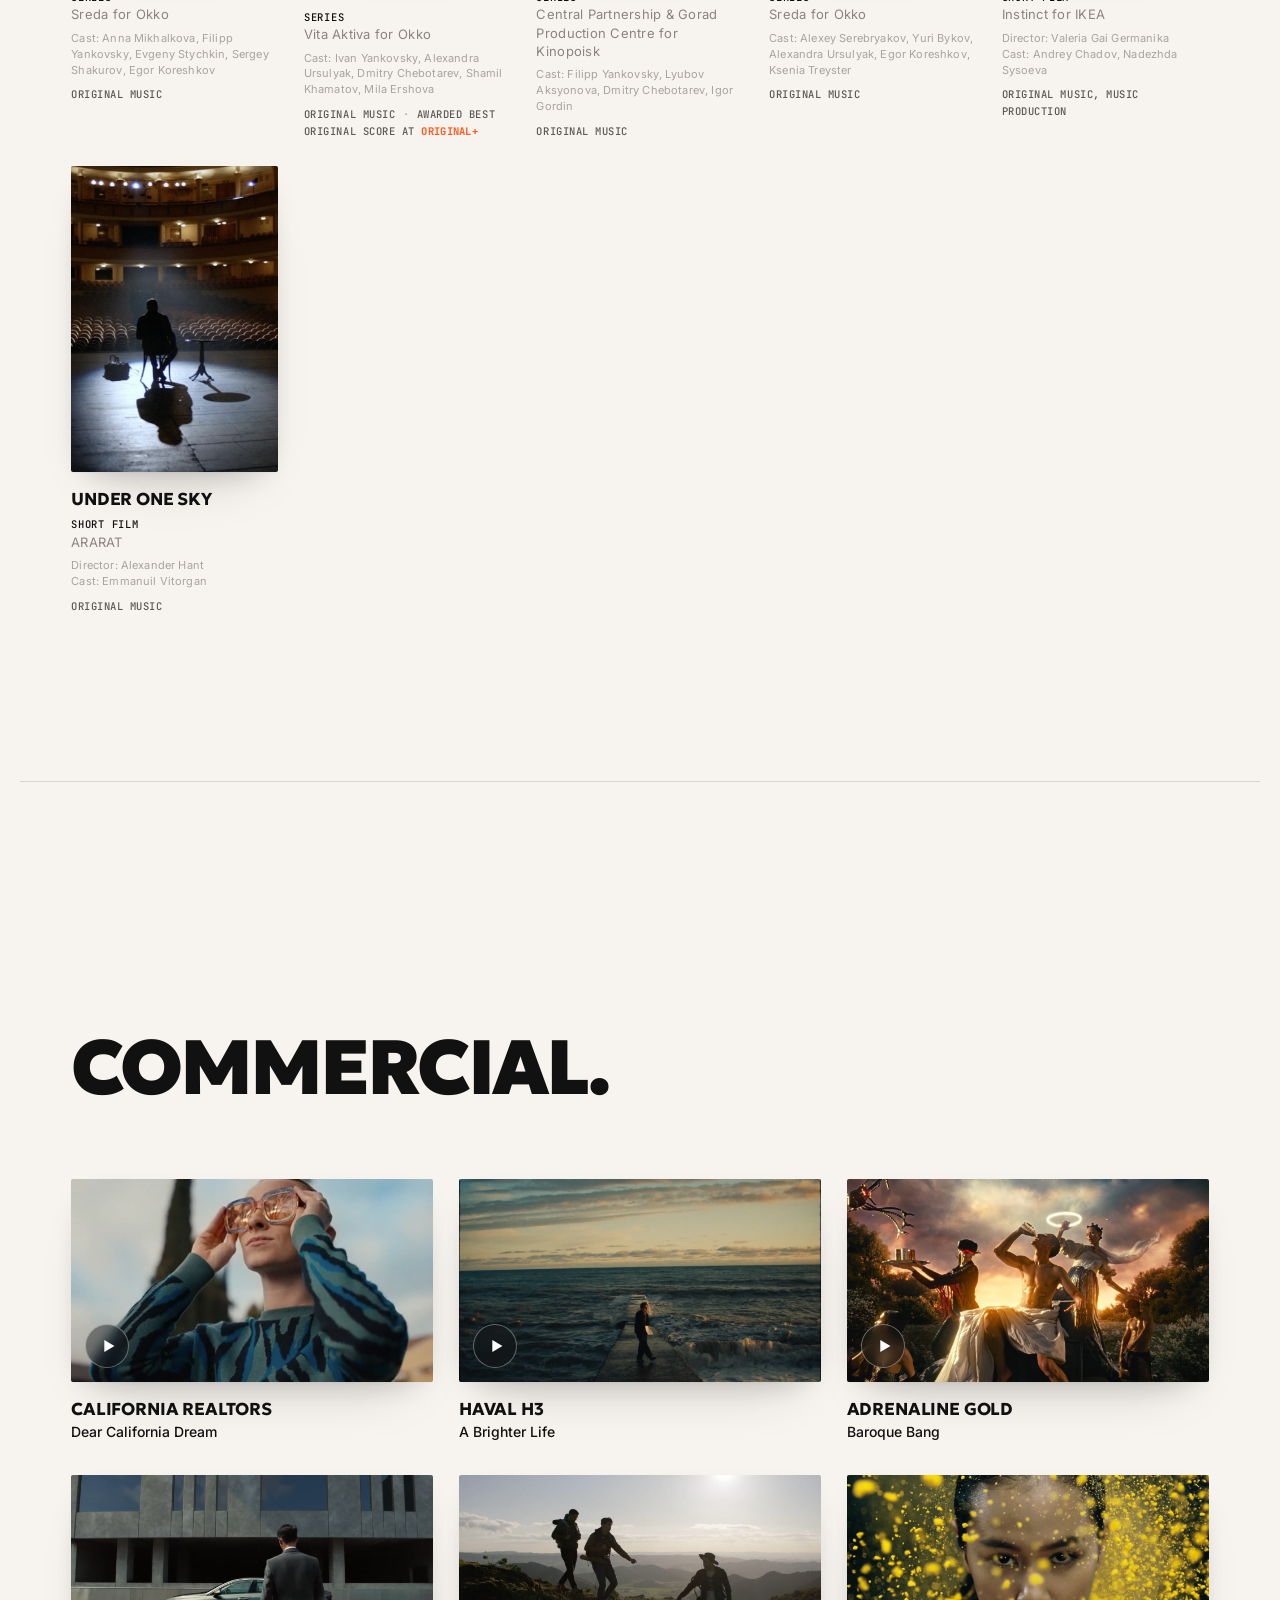
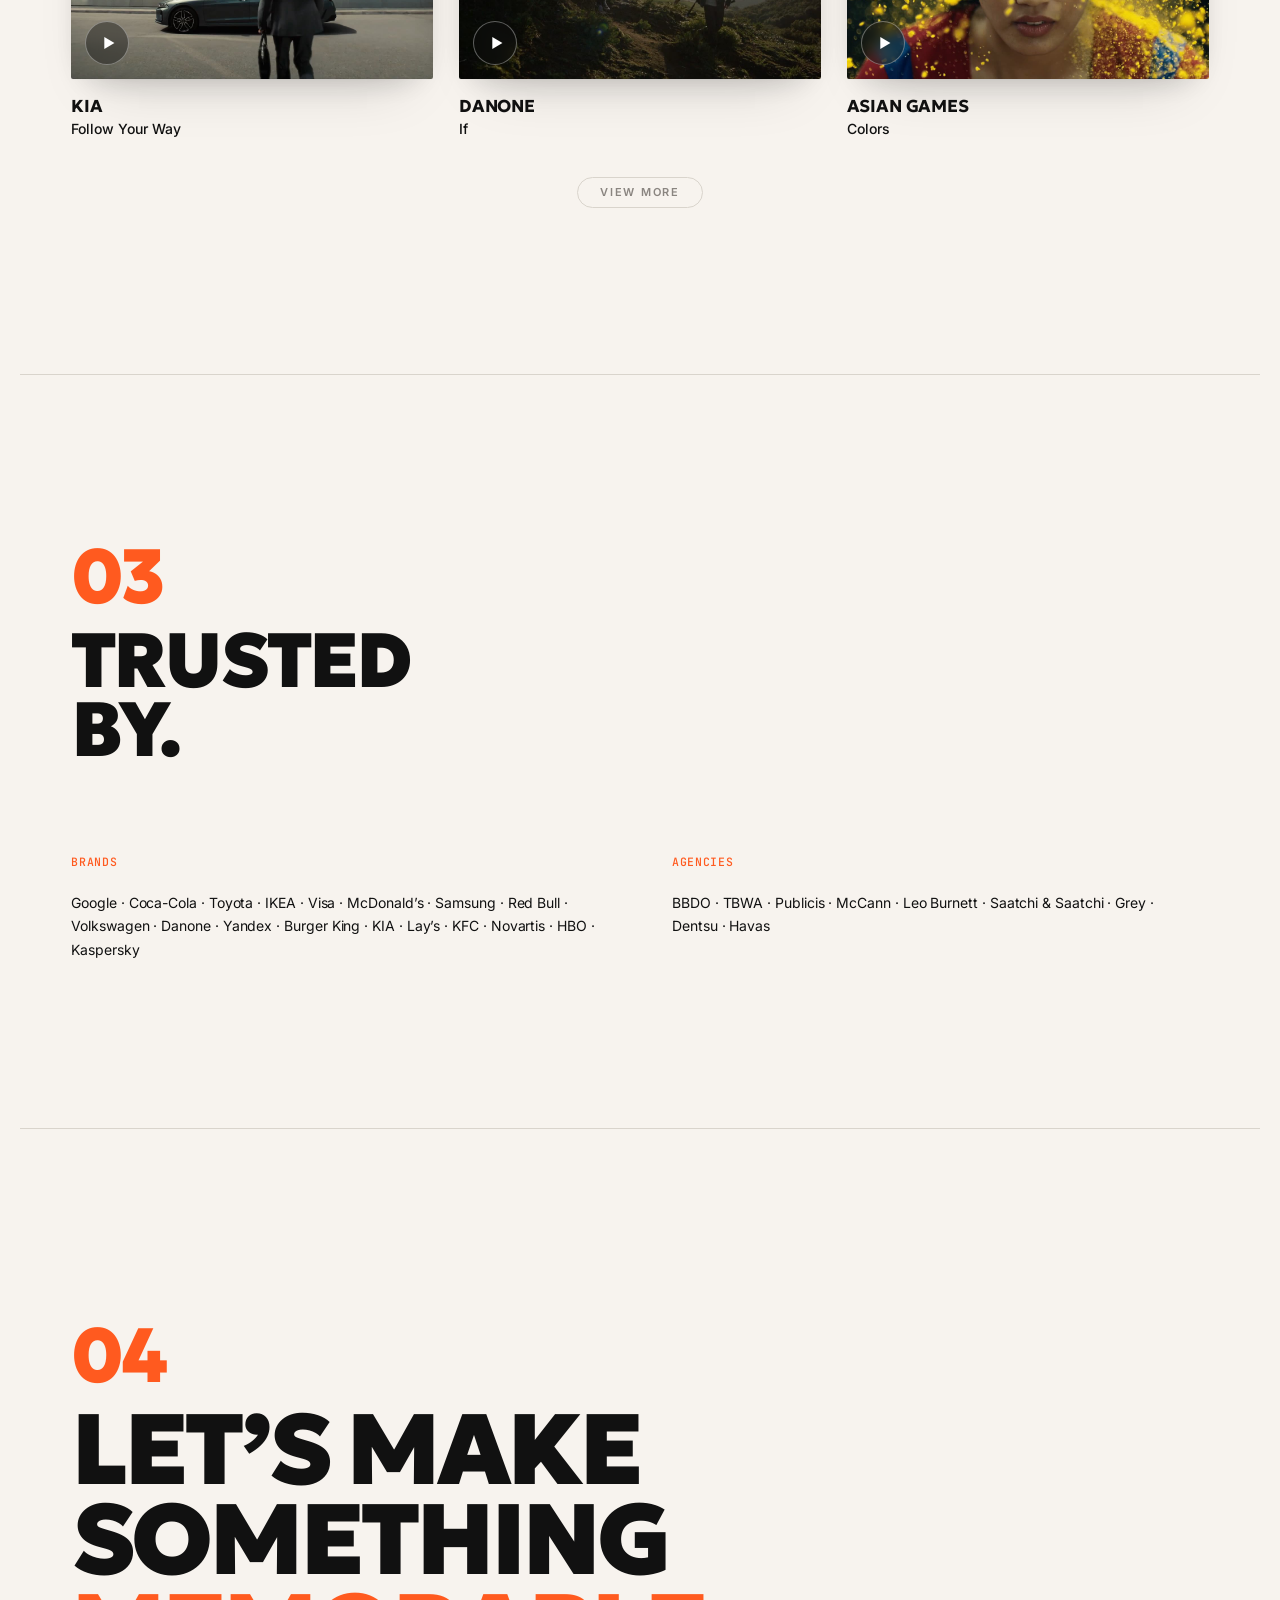
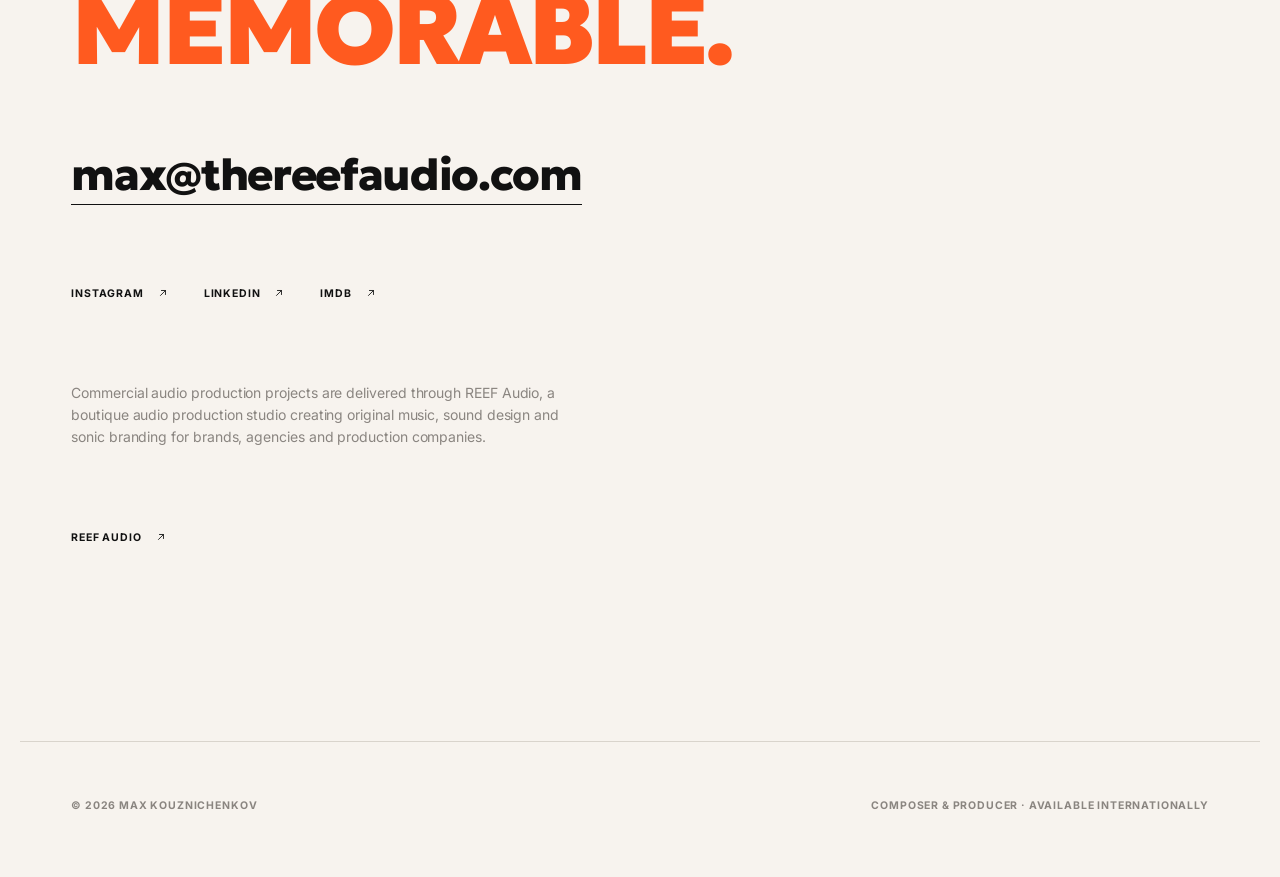
==== commit 3dfc7bb5: "Add Under One Sky to filmography" ====
--- a/index.html
+++ b/index.html
@@ -292,6 +292,19 @@
               </figcaption>
             </figure>
           </li>
+          <li class="cinematic-item">
+            <figure>
+              <div class="poster">
+                <img src="images/cinematic/under-one-sky.jpg" alt="Under One Sky — film still" loading="lazy" width="600" height="889" />
+              </div>
+              <figcaption>
+                <p class="cinematic-title">Under One Sky</p>
+                <p class="cinematic-meta"><span class="meta-type">Short film</span><br />ARARAT</p>
+                <p class="cinematic-cast">Director: Alexander Hant<br />Cast: Emmanuil Vitorgan</p>
+                <p class="cinematic-credit">Original music</p>
+              </figcaption>
+            </figure>
+          </li>
         </ul>
       </section>
 
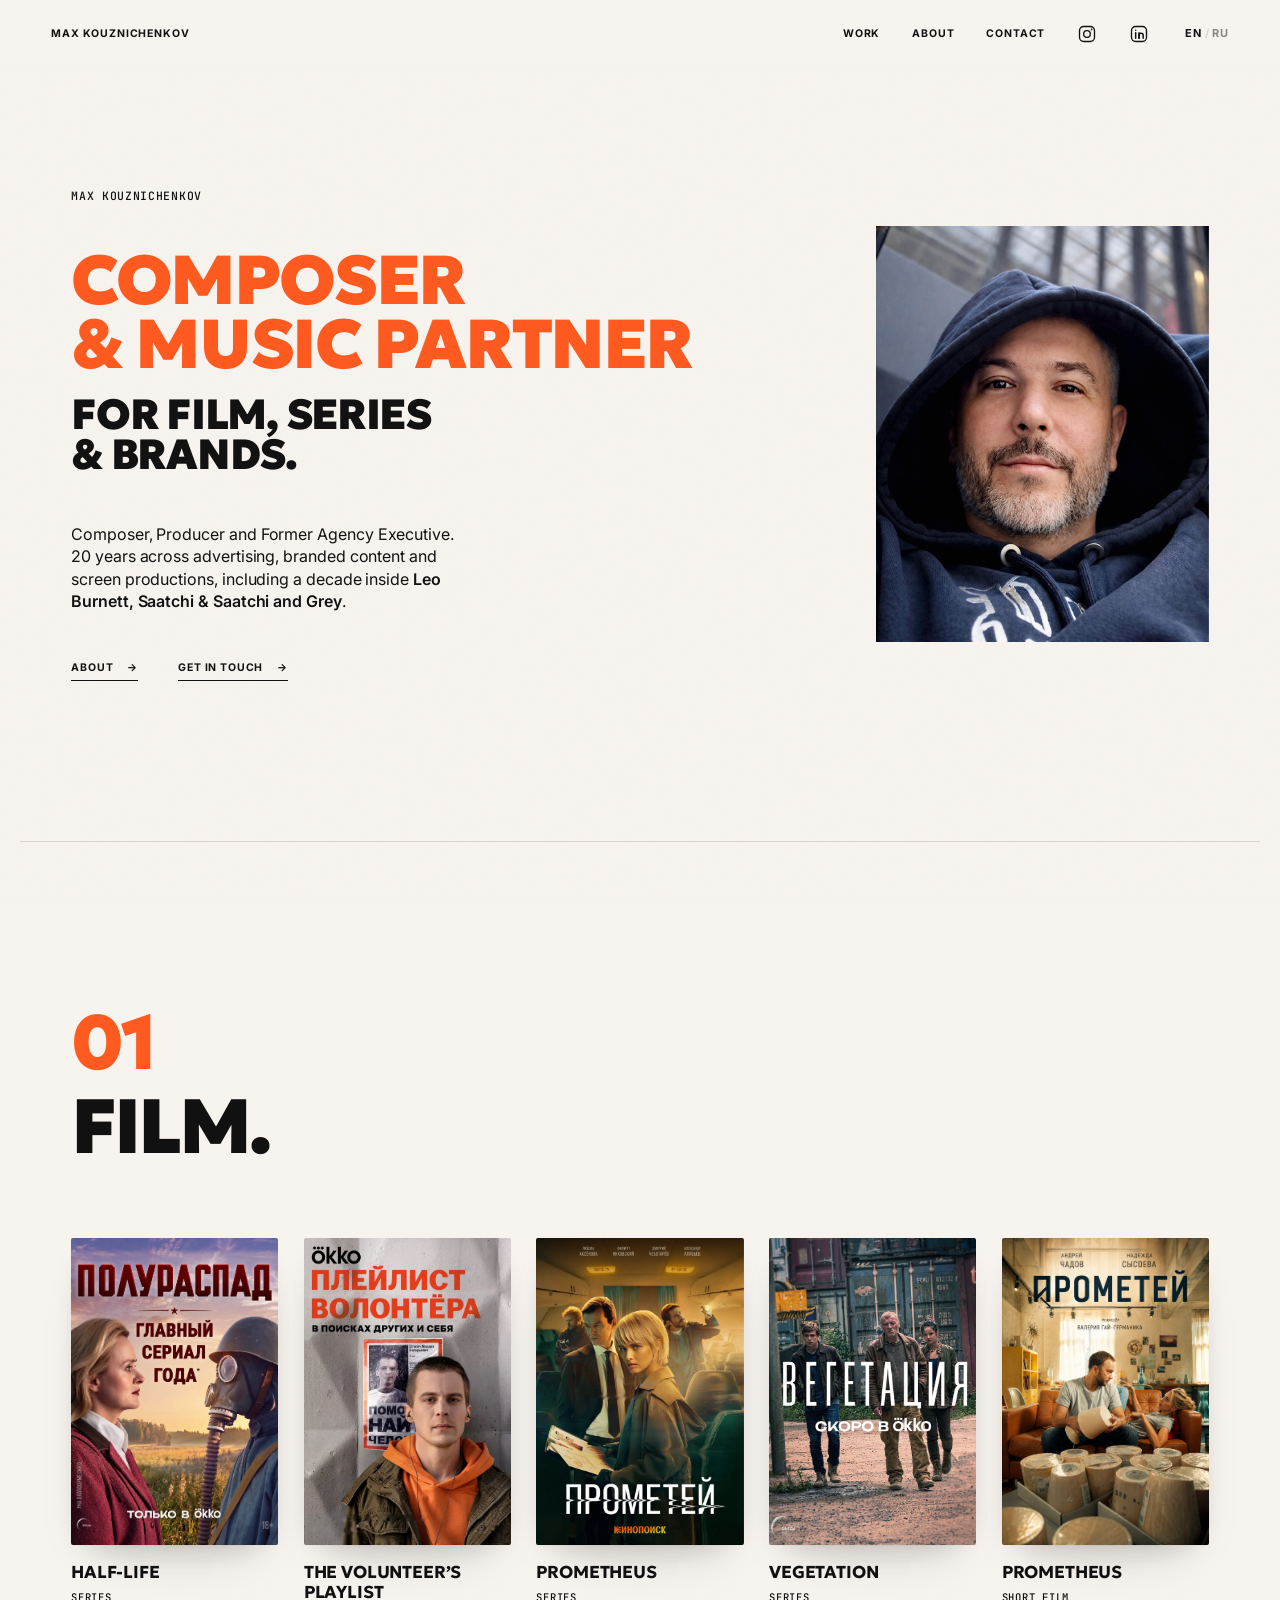
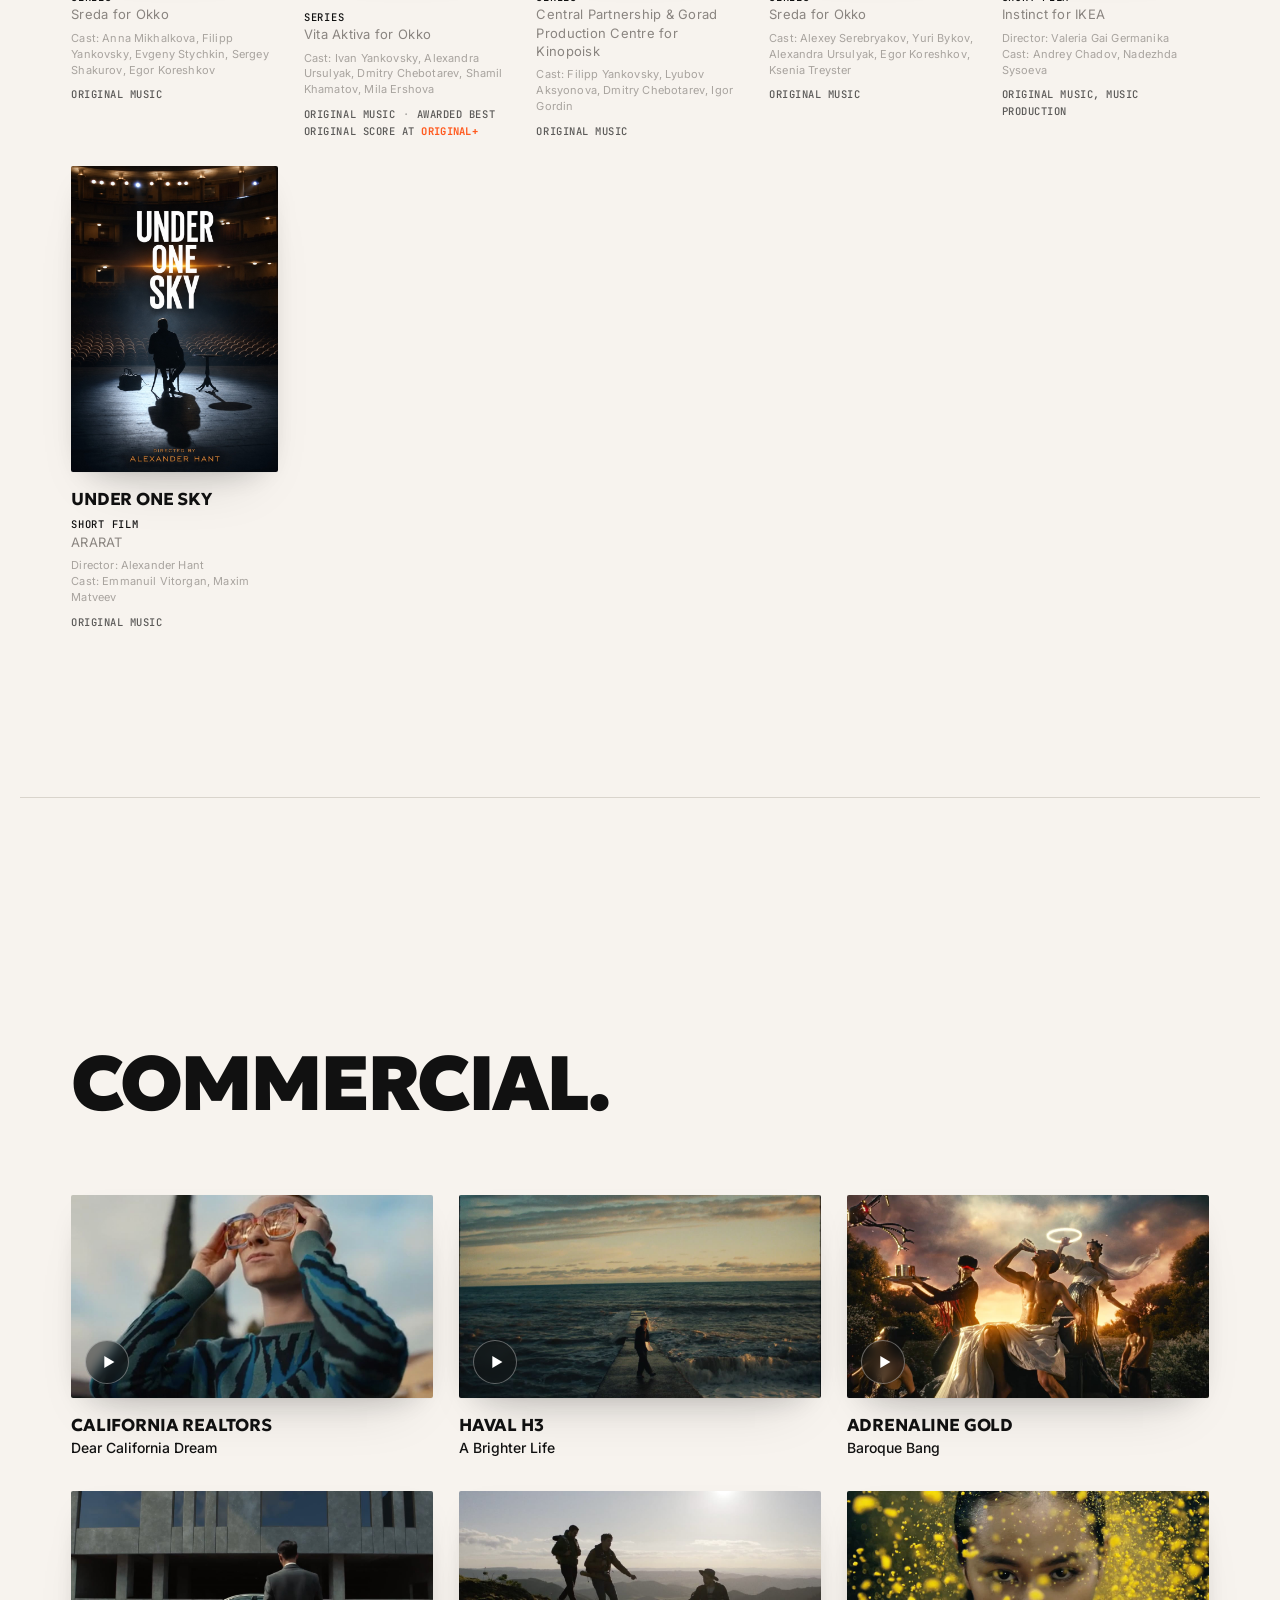
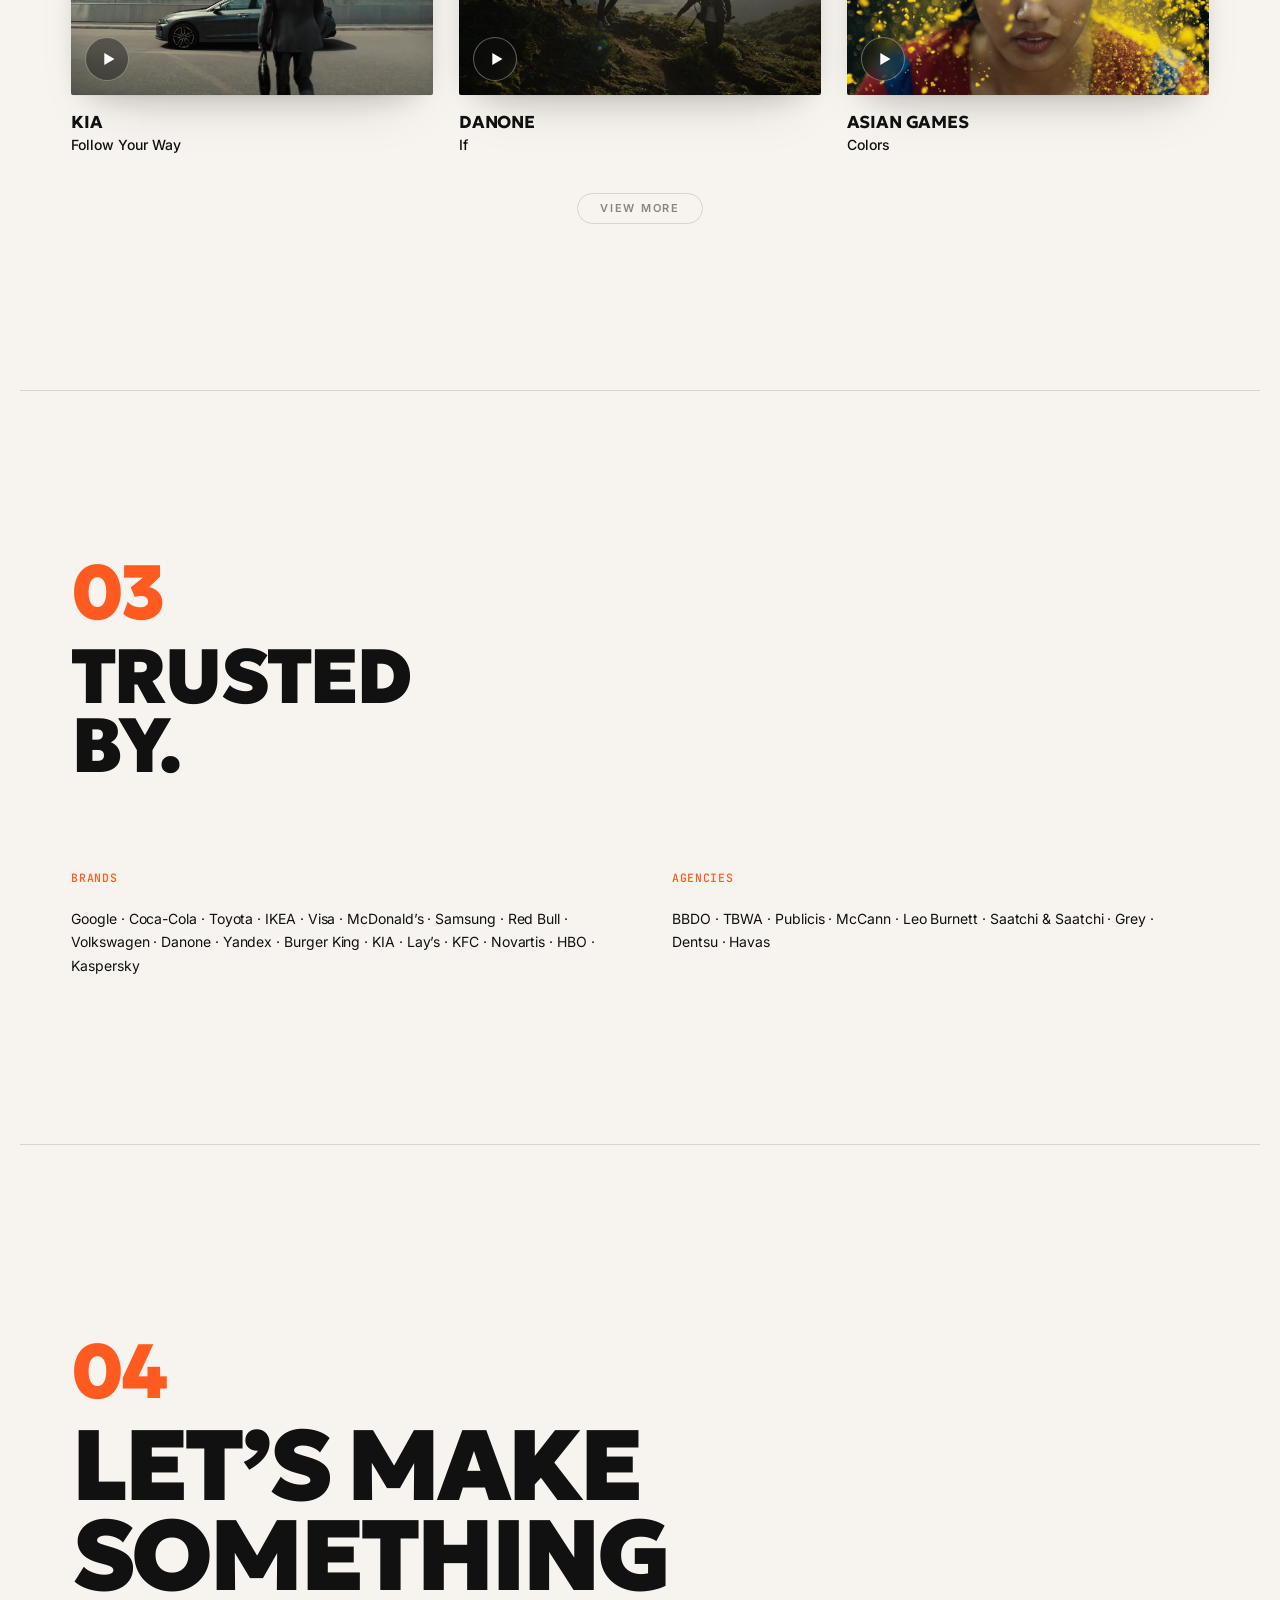
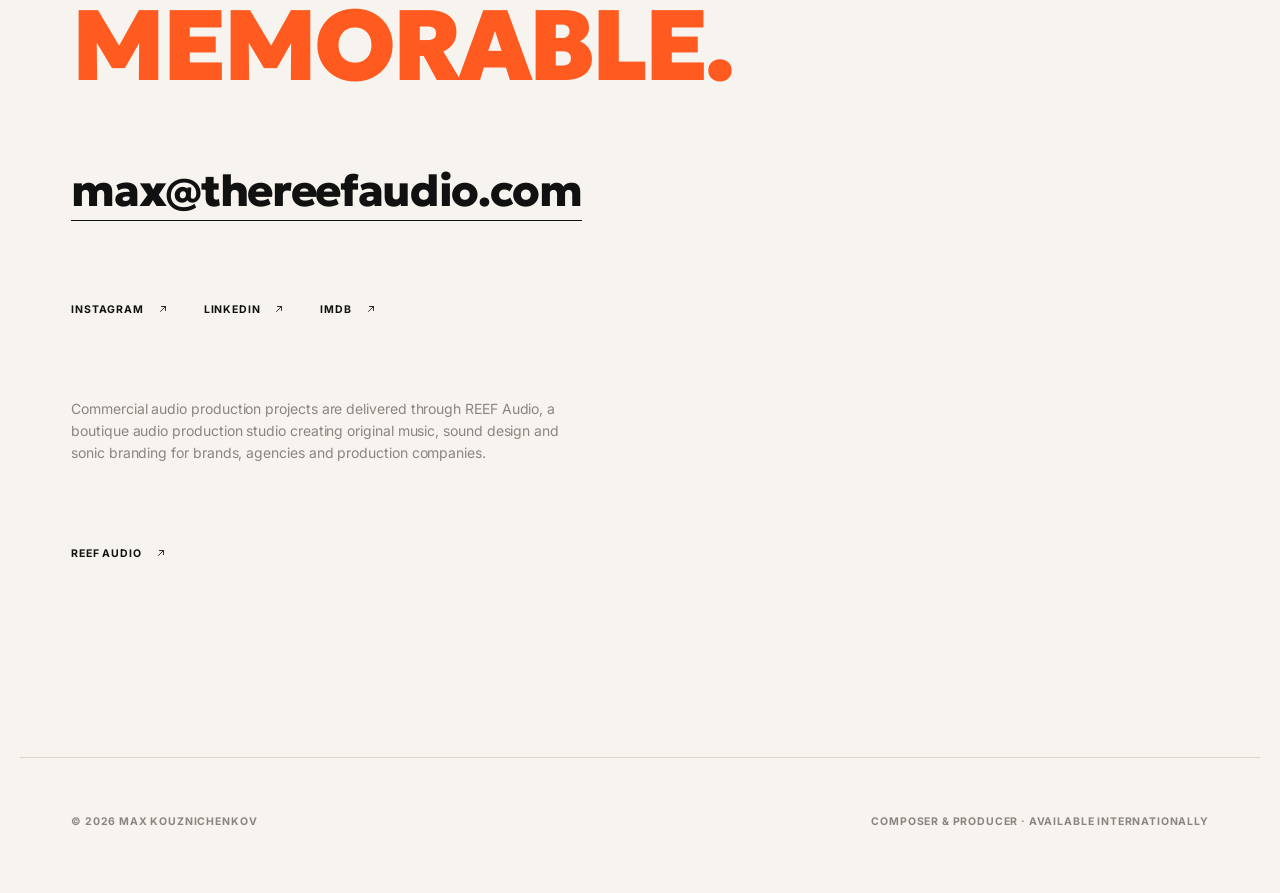
==== commit f397c777: "Add Under One Sky poster and cast credit" ====
--- a/index.html
+++ b/index.html
@@ -295,12 +295,12 @@
           <li class="cinematic-item">
             <figure>
               <div class="poster">
-                <img src="images/cinematic/under-one-sky.jpg" alt="Under One Sky — film still" loading="lazy" width="600" height="889" />
+                <img src="images/cinematic/under-one-sky-poster.jpg" alt="Under One Sky — film poster" loading="lazy" width="750" height="1125" />
               </div>
               <figcaption>
                 <p class="cinematic-title">Under One Sky</p>
                 <p class="cinematic-meta"><span class="meta-type">Short film</span><br />ARARAT</p>
-                <p class="cinematic-cast">Director: Alexander Hant<br />Cast: Emmanuil Vitorgan</p>
+                <p class="cinematic-cast">Director: Alexander Hant<br />Cast: Emmanuil Vitorgan, Maxim Matveev</p>
                 <p class="cinematic-credit">Original music</p>
               </figcaption>
             </figure>
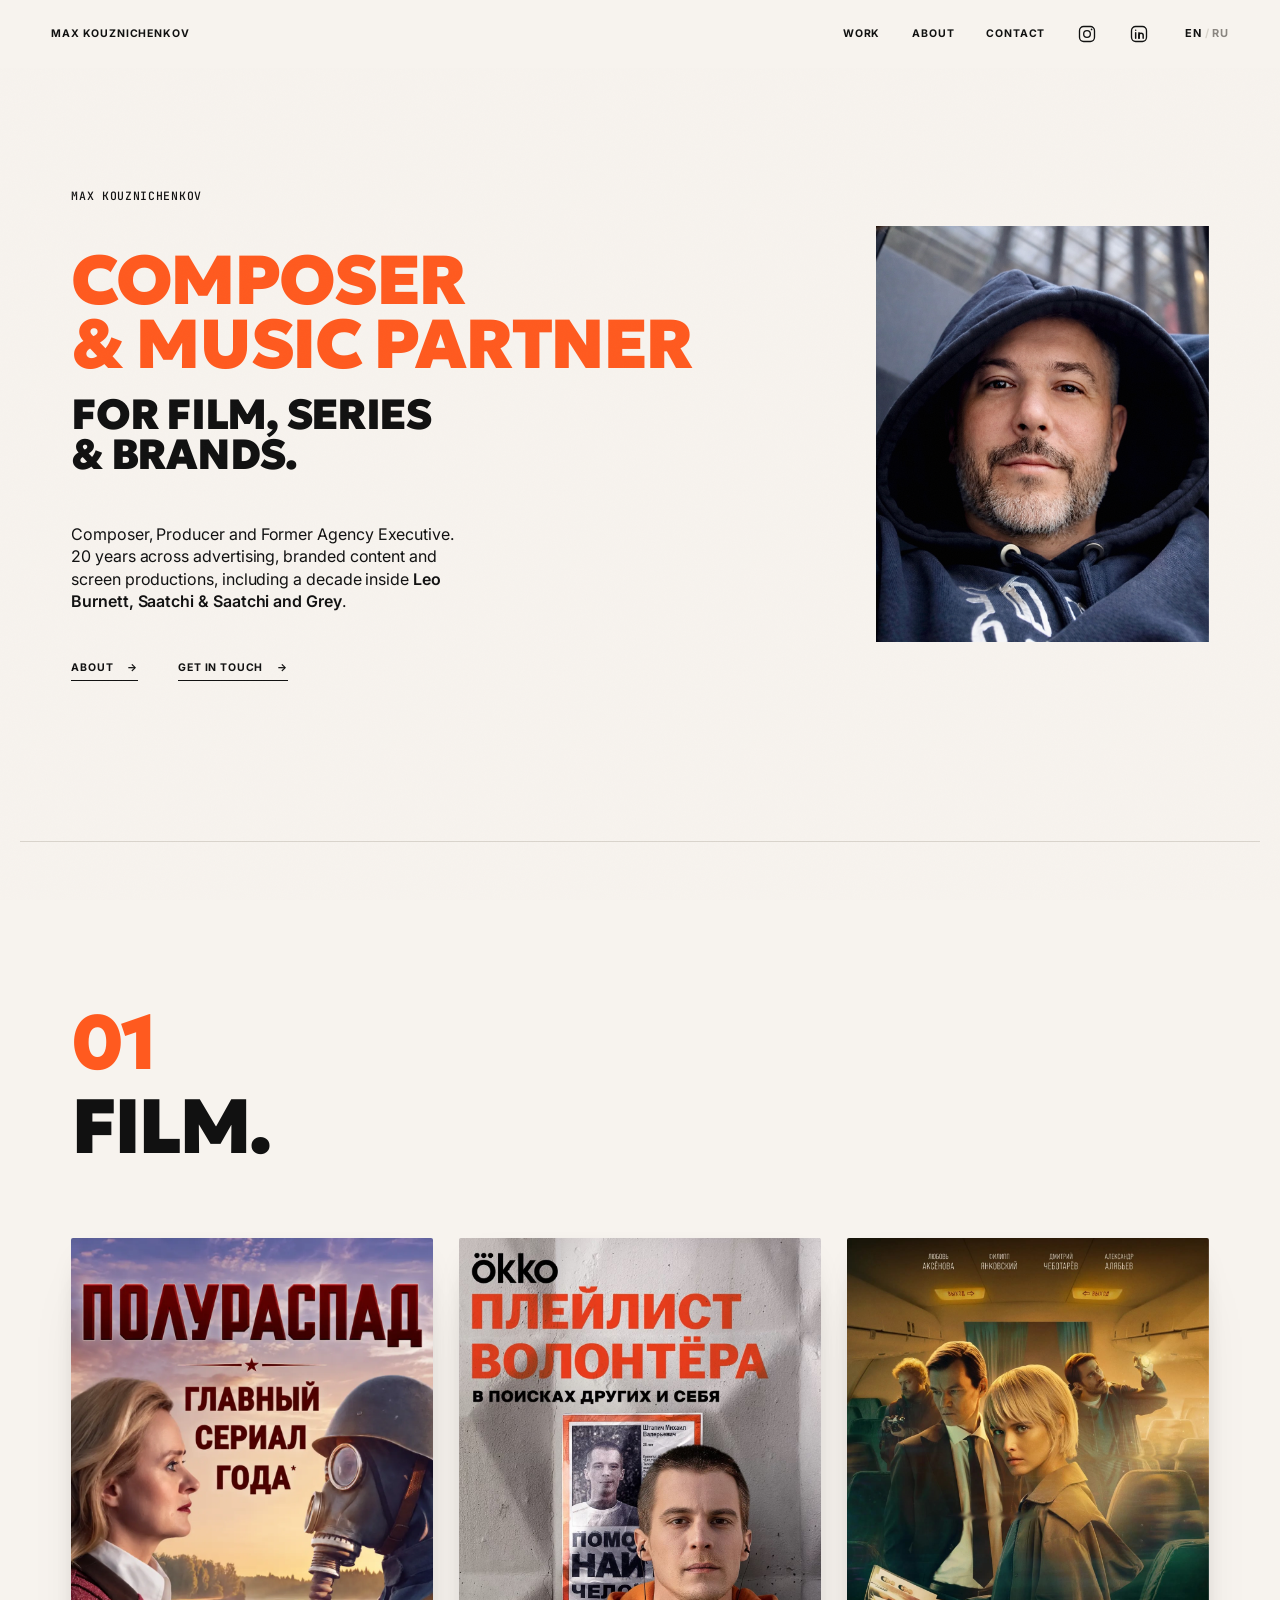
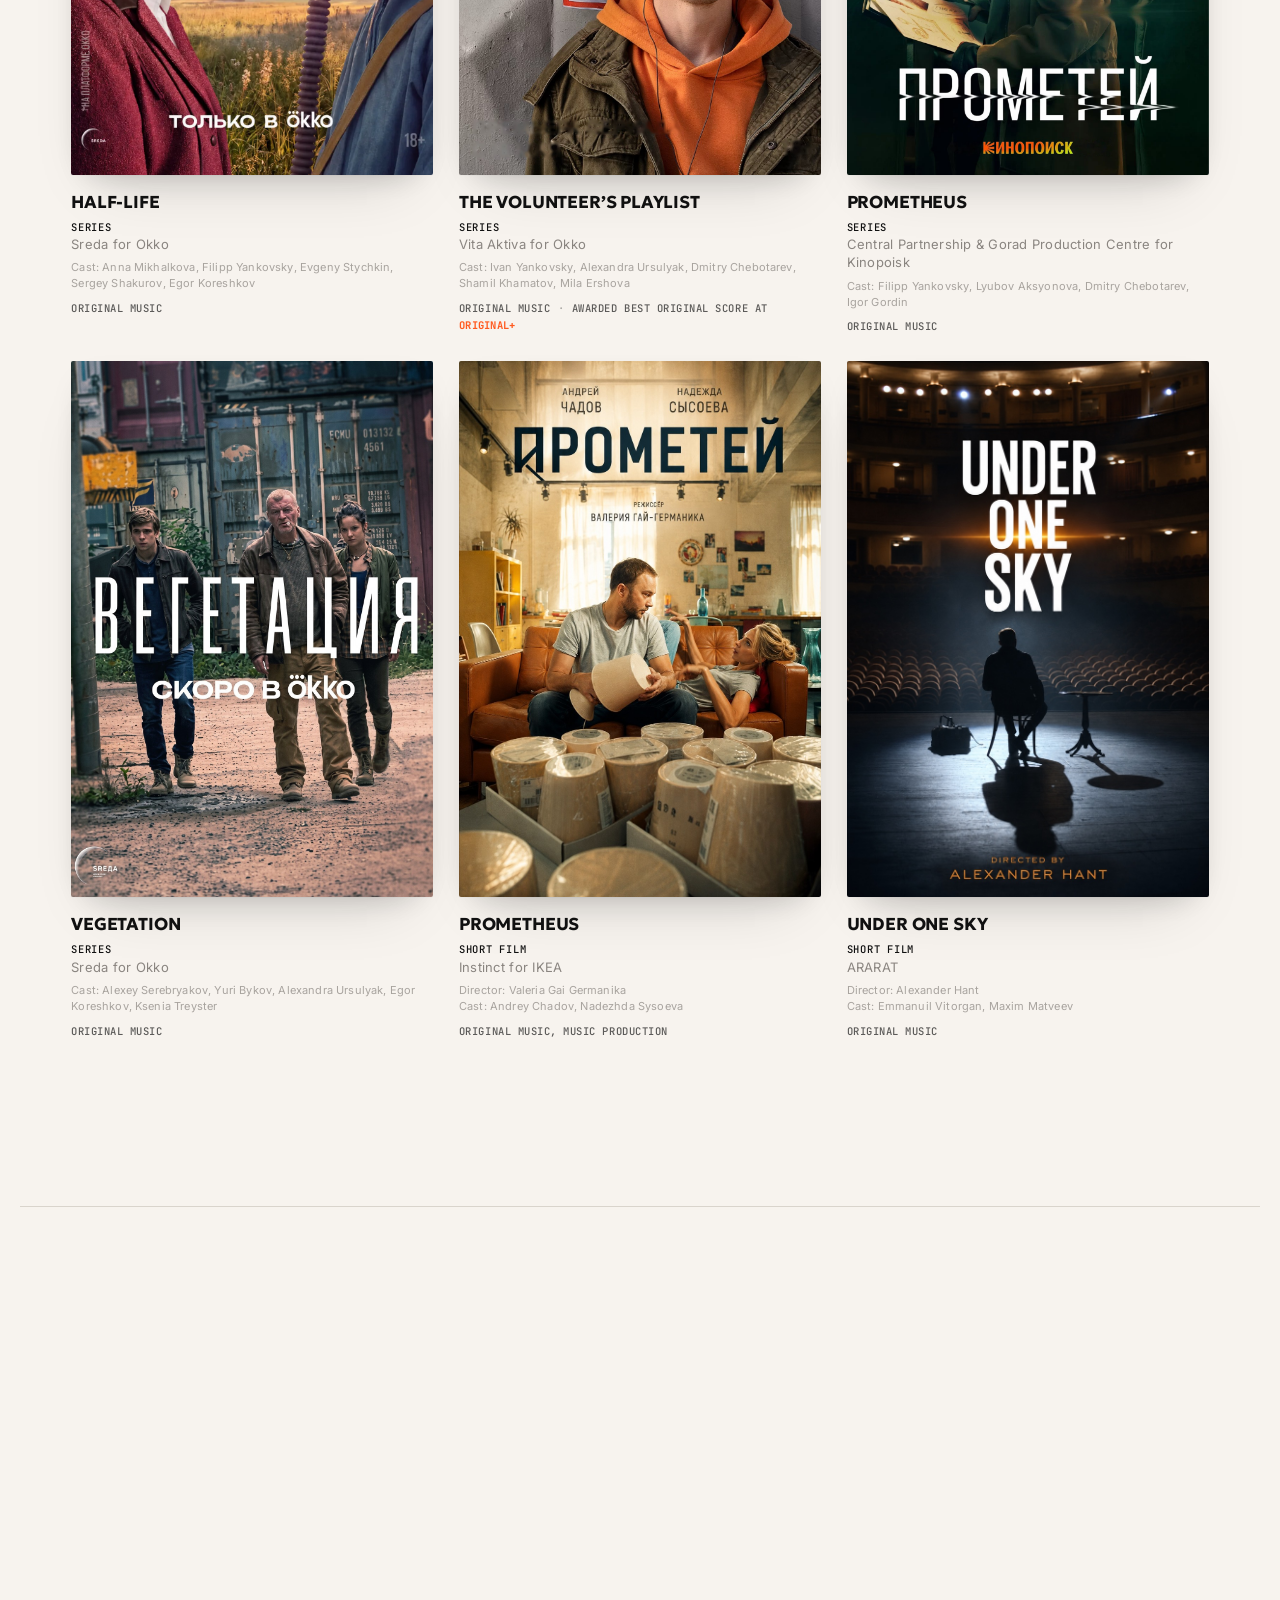
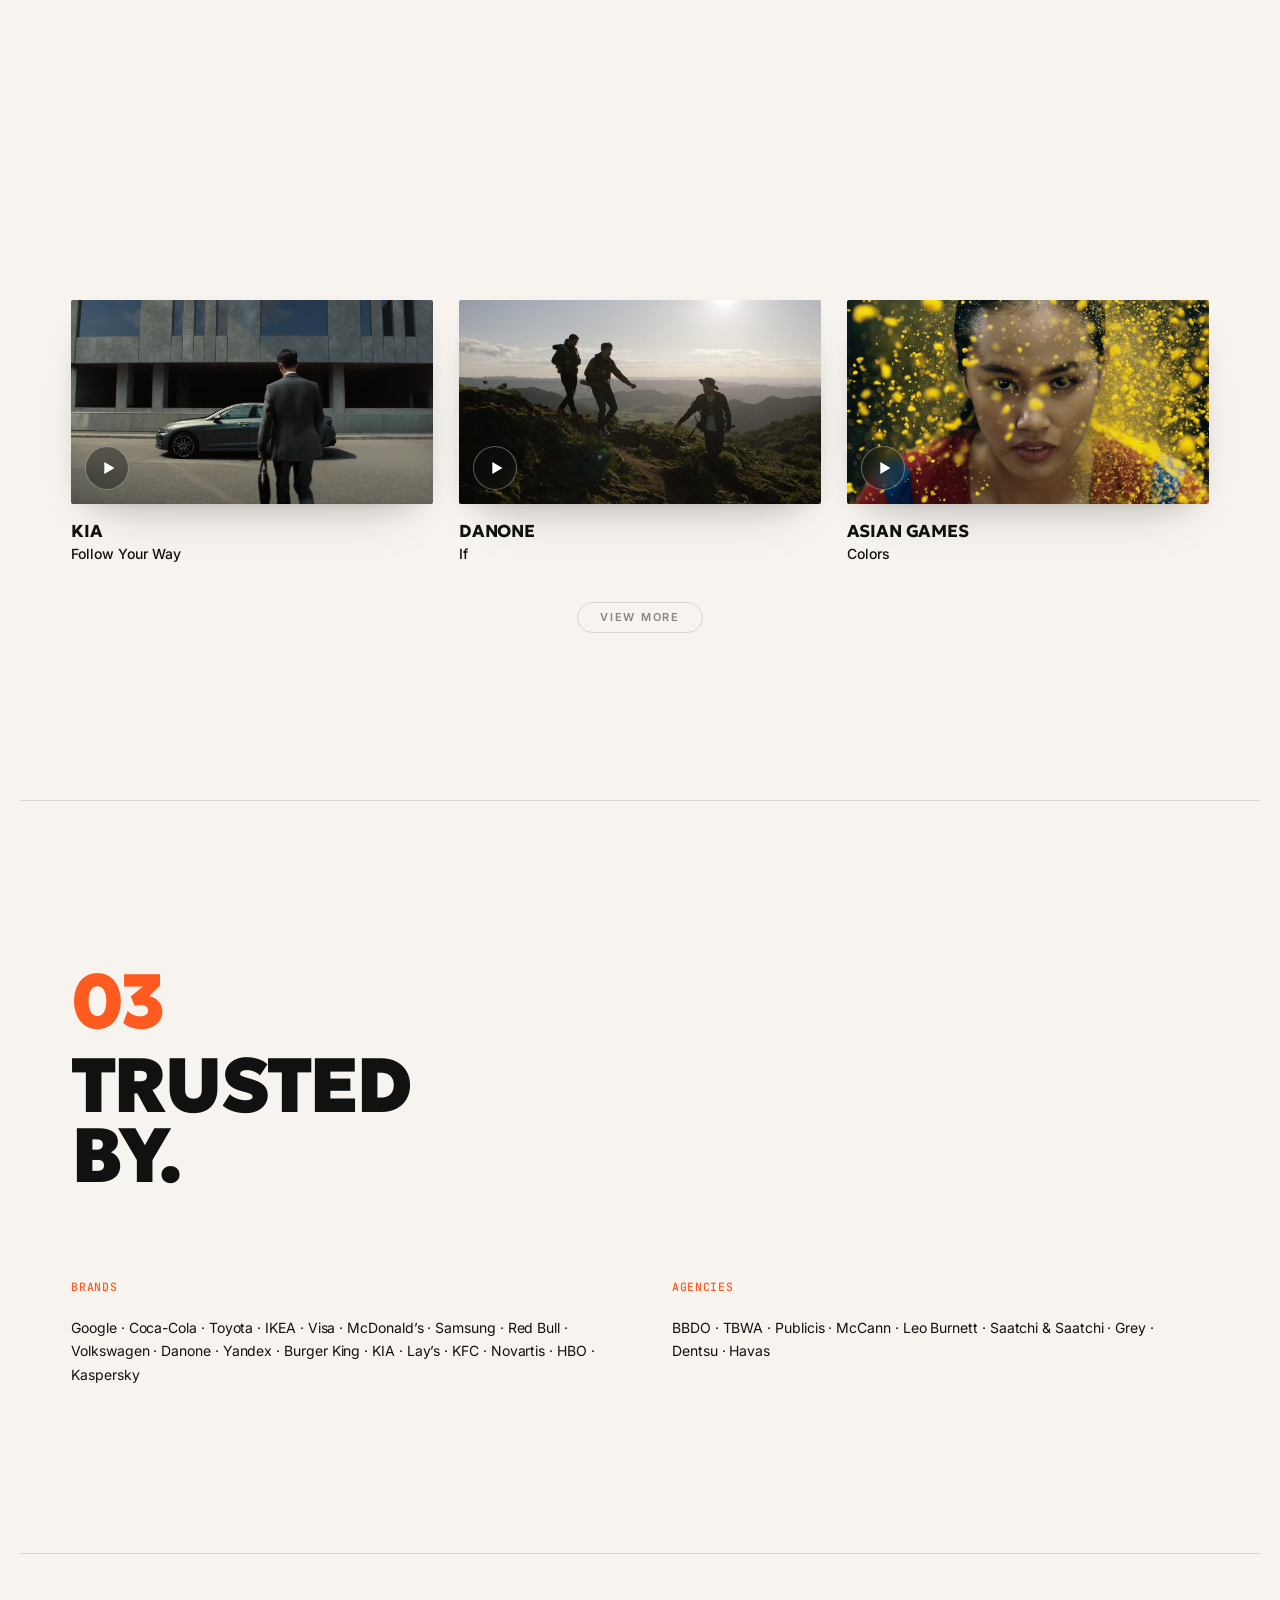
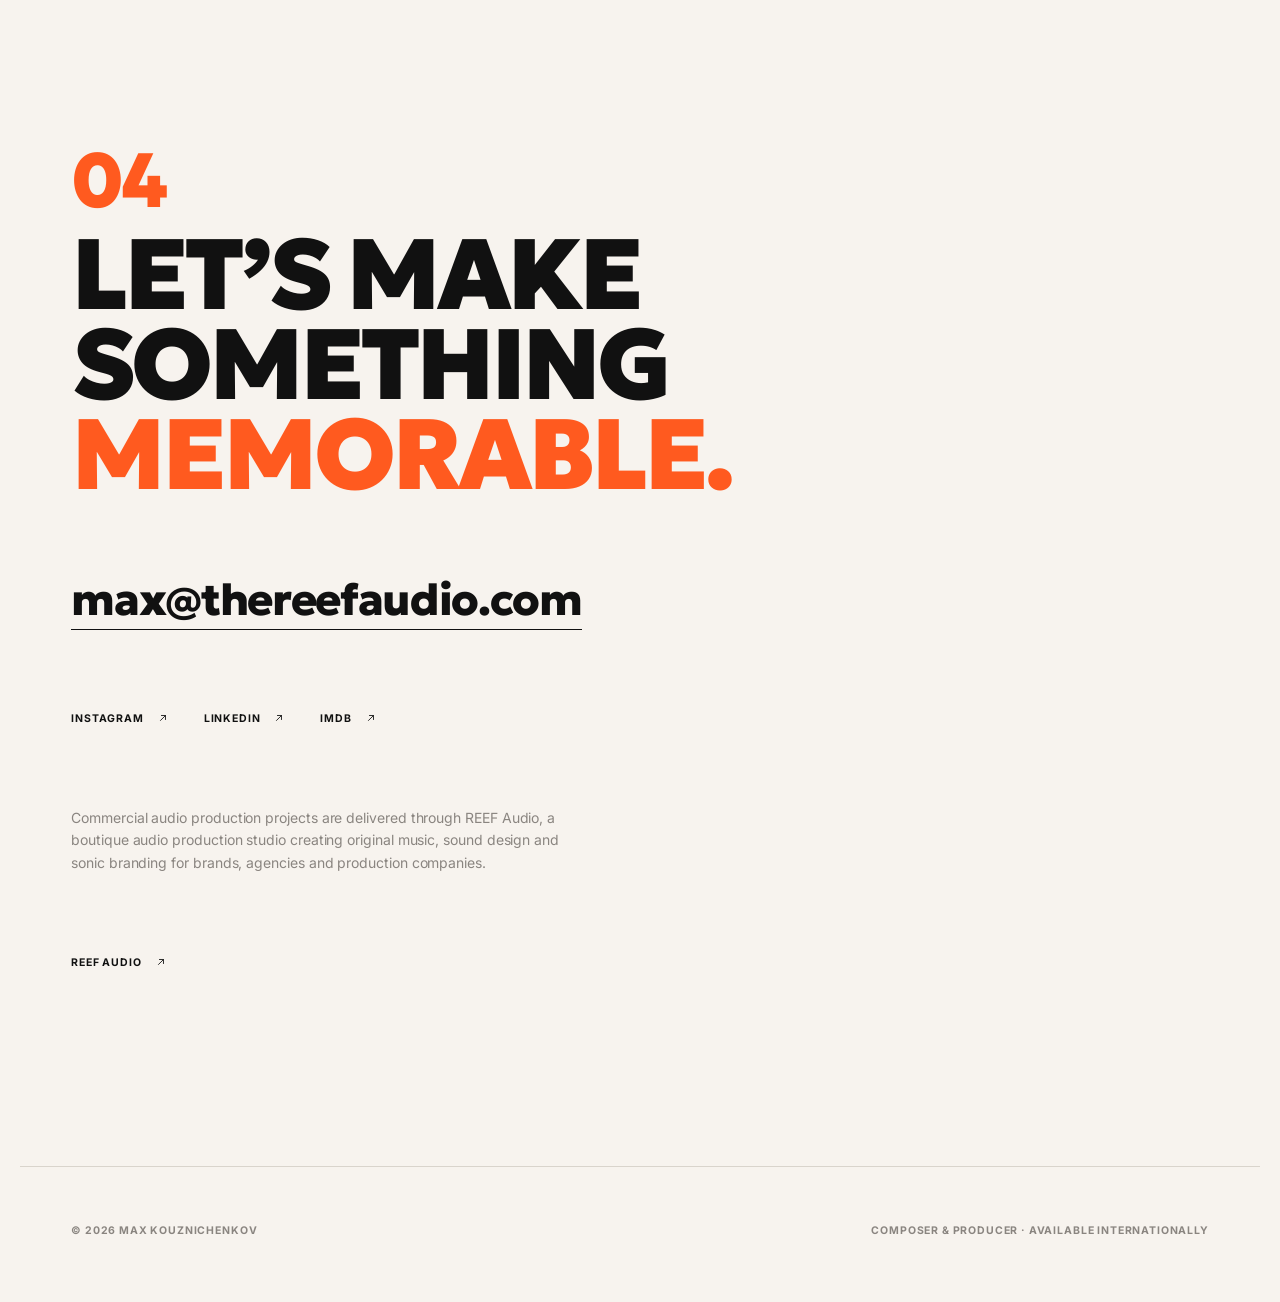
==== commit 7d905d1f: "Refresh stylesheet cache for film grid layout" ====
--- a/index.html
+++ b/index.html
@@ -46,7 +46,7 @@
       href="https://fonts.googleapis.com/css2?family=Geologica:wght@500;600;700;800;900&family=Inter:wght@400;500;600;700&family=JetBrains+Mono:wght@500&display=swap"
       rel="stylesheet"
     />
-    <link rel="stylesheet" href="/styles.css?v=20261025-poster-final" />
+    <link rel="stylesheet" href="/styles.css?v=20261120-film-grid" />
 
     <script type="application/ld+json">
     {
--- a/styles.css
+++ b/styles.css
@@ -332,7 +332,7 @@
   padding: 0;
   margin: 0;
   display: grid;
-  grid-template-columns: repeat(5, 1fr);
+  grid-template-columns: repeat(3, 1fr);
   gap: clamp(18px, 2vw, 32px);
 }
 
@@ -1278,7 +1278,7 @@
 
 /* ---------- grids: prevent content-driven column drift ---------- */
 .cinematic-grid {
-  grid-template-columns: repeat(5, minmax(0, 1fr));
+  grid-template-columns: repeat(3, minmax(0, 1fr));
 }
 
 .reel-grid {
